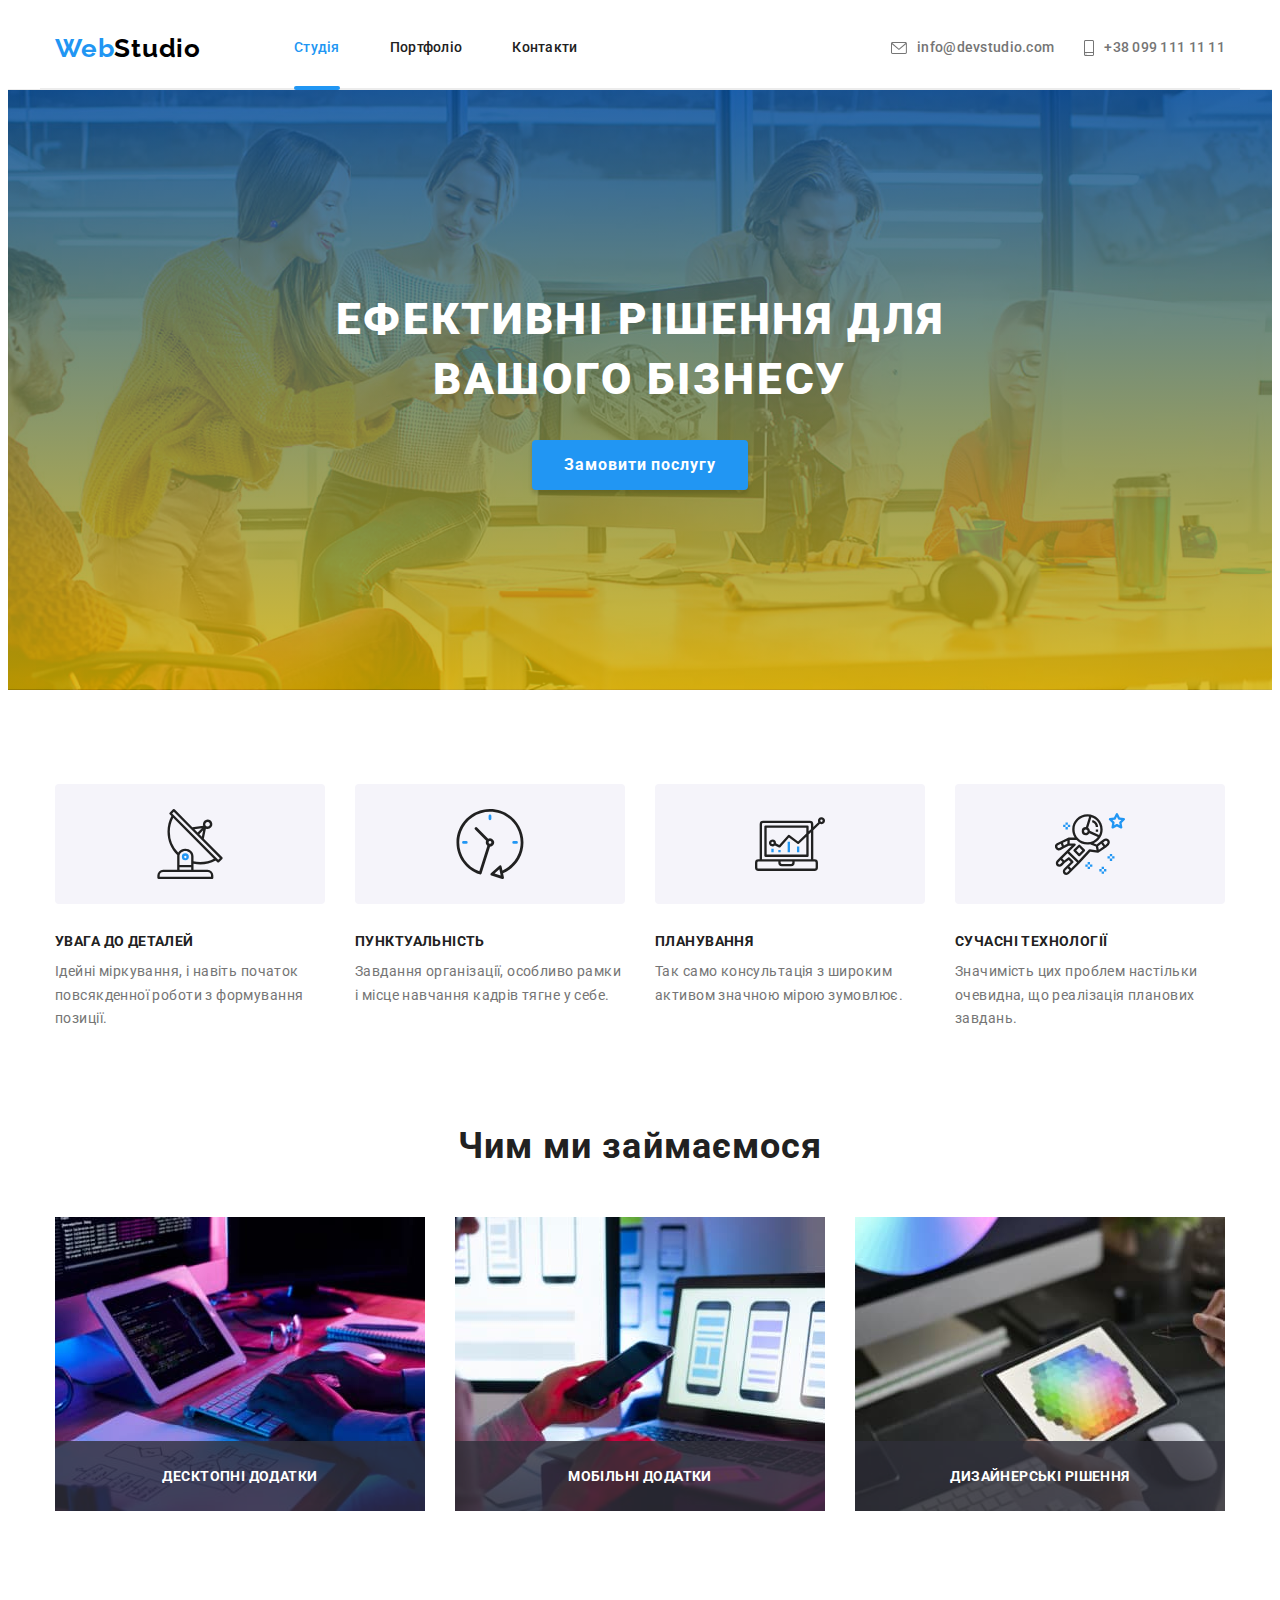
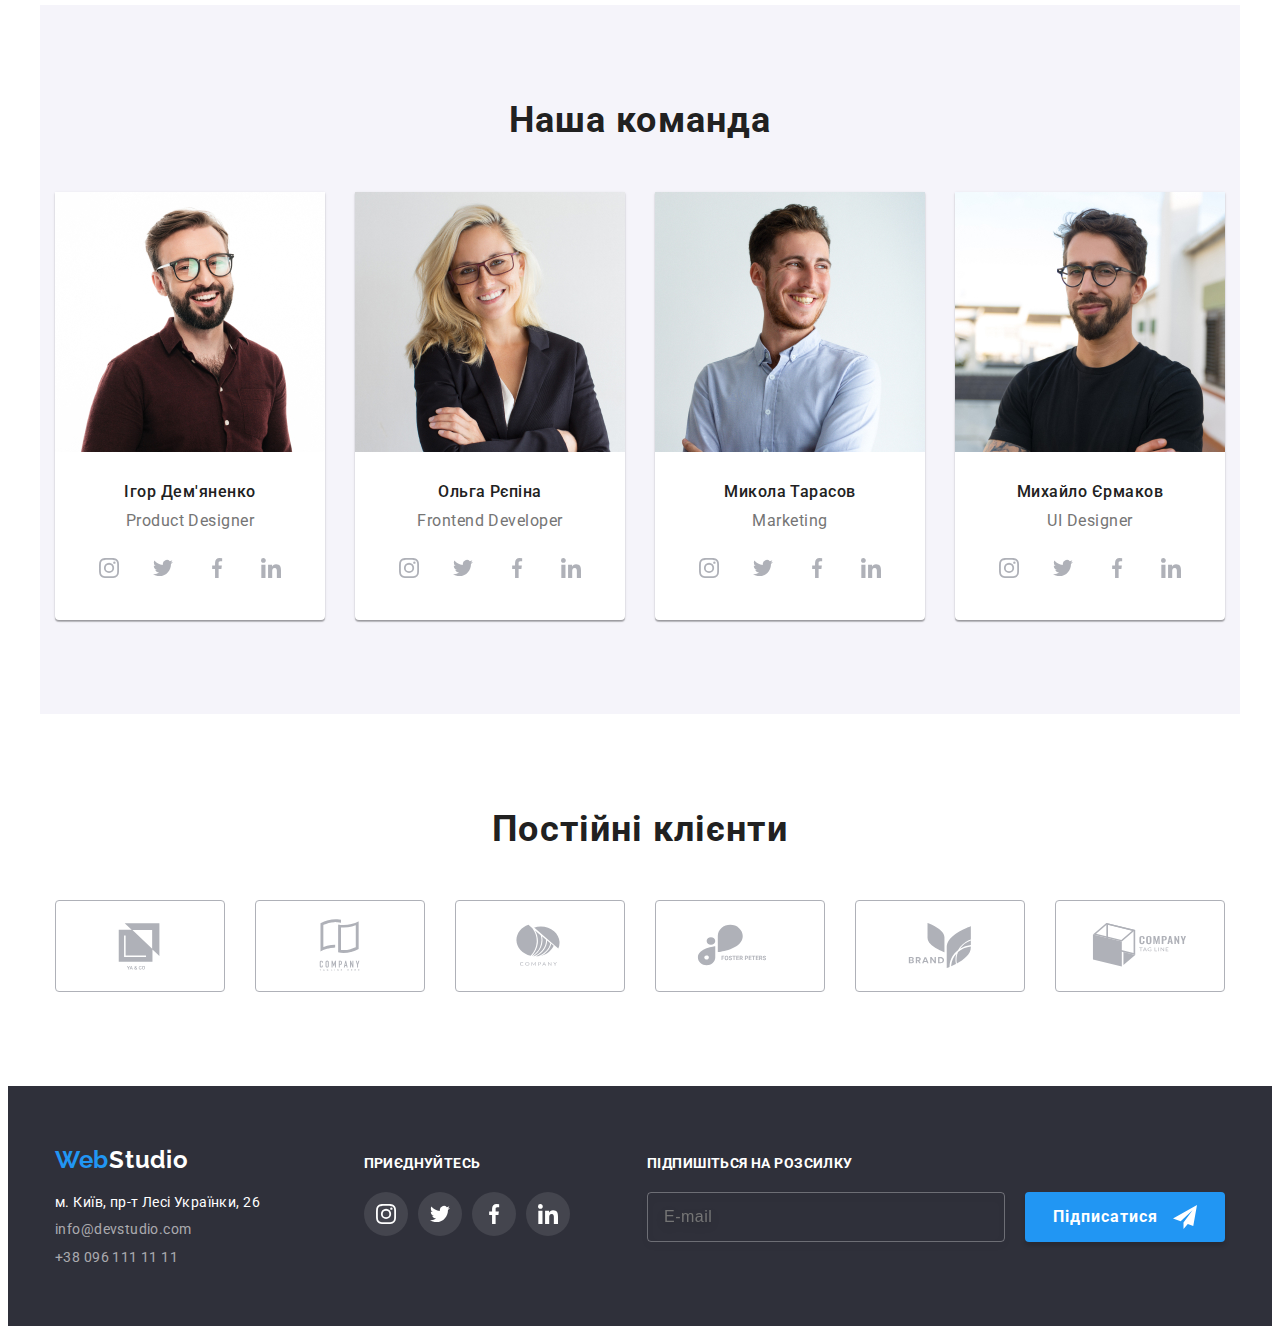
==== index.html @ 20d9e1b2 "sum" ====
<!DOCTYPE html>
<html lang="uk">
  <head>
    <meta charset="UTF-8" />
    <meta http-equiv="X-UA-Compatible" content="IE=edge" />
    <meta name="viewport" content="width=device-width, initial-scale=1.0" />
    <title>WebStudio</title>
    <link rel="preconnect" href="https://fonts.googleapis.com" />
    <link rel="preconnect" href="https://fonts.gstatic.com" crossorigin />
    <link
      href="https://fonts.googleapis.com/css2?family=Raleway:wght@700&family=Roboto:wght@400;500;700;900&display=swap"
      rel="stylesheet"
    />
    <link
      rel="stylesheet"
      href="https://cdnjs.cloudflare.com/ajax/libs/modern-normalize/1.1.0/modern-normalize.min.css"
      integrity="sha512-wpPYUAdjBVSE4KJnH1VR1HeZfpl1ub8YT/NKx4PuQ5NmX2tKuGu6U/JRp5y+Y8XG2tV+wKQpNHVUX03MfMFn9Q=="
      crossorigin="anonymous"
      referrerpolicy="no-referrer"
    />
    <link
      rel="stylesheet"
      href="https://cdnjs.cloudflare.com/ajax/libs/animate.css/4.1.1/animate.min.css"
    />
    <link rel="stylesheet" href="./css/main.min.css" />
  </head>
  <body class="main-page">
    <header class="header">
      <div class="header container">
        <nav class="navigation">
          <a class="logo link" lang="en" href="./index.html">
            <span class="logo logo__colorized">Web</span>Studio</a
          >
          <ul class="navigation__list list">
            <li class="navigation__item">
              <a class="navigation__link link curent" href="./index.html">Студія</a>
            </li>
            <li class="navigation__item">
              <a class="navigation__link link" href="./portfolio.html">Портфоліо</a>
            </li>
            <li class="navigation__item">
              <a class="navigation__link link" href="#contacts">Контакти</a>
            </li>
          </ul>
        </nav>
        <ul class="connect heder__connect list">
          <li class="connect__item">
            <a class="connect__link link" href="mailto:info@devstudio.com">
              <svg class="connect__icon" width="16" height="12">
                <use href="./images/studio/svg/sprint.svg#icon-envelope"></use>
              </svg>
              info@devstudio.com</a
            >
          </li>
          <li class="connect__item">
            <a class="connect__link link" href="tel:+380961111111">
              <svg class="connect__icon" width="10" height="16">
                <use href="./images/studio/svg/sprint.svg#icon-smartphone"></use>
              </svg>
              +38 099 111 11 11</a
            >
          </li>
        </ul>
        <button class="menu-open" type="button">
          <svg class="menu-icons" width="40px" height="40px">
            <use
              class="menu-icon--open"
              href="./images/studio/svg/sprint.svg#icon-mob-menu-open"
            ></use>
          </svg>
        </button>
      </div>

      <div class="mob-menu is-hidden menu container container-menu">
        <button class="menu-close" type="button">
          <svg class="menu-icons" width="40px" height="40px">
            <use
              class="menu-icon--close"
              href="./images/studio/svg/sprint.svg#icon-close-mob-menu"
            ></use>
          </svg>
        </button>

        <div class="content-menu">
          <nav class="navigation-menu">
            <ul class="navigation-menu__list list">
              <li class="navigation-menu__item">
                <a class="navigation-menu__link link" href="./index.html">Студія</a>
              </li>
              <li class="navigation-menu__item">
                <a class="navigation-menu__link link" href="./portfolio.html">Портфоліо</a>
              </li>
              <li class="navigation-menu__item">
                <a class="navigation-menu__link link" href="#contacts">Контакти</a>
              </li>
            </ul>
          </nav>
          <div class="contacts-menu">
            <ul class="connect-menu list">
              <li class="connect-menu__item">
                <a
                  class="connect-menu__link connect-menu__link--blue link"
                  href="tel:+380961111111"
                >
                  +38 099 111 11 11</a
                >
              </li>
              <li class="connect-menu__item">
                <a class="connect-menu__link link" href="mailto:info@devstudio.com">
                  info@devstudio.com</a
                >
              </li>
            </ul>
            <ul class="social-menu__list list">
              <li class="social-menu__item">
                <a href="./" class="social-menu__link link">Instagram</a>
              </li>
              <li class="social-menu__item">
                <a href="./" class="social-menu__link link">Twitter</a>
              </li>
              <li class="social-menu__item">
                <a href="./" class="social-menu__link link">Facebook</a>
              </li>
              <li class="social-menu__item">
                <a href="./" class="social-menu__link link">LinkedIn</a>
              </li>
            </ul>
          </div>
        </div>
      </div>
    </header>
    <main>
      <section class="hero hero-bg-img container">
        <h1 class="hero__title">Ефективні рішення для вашого бізнесу</h1>
        <button class="button hero__button" type="button" data-modal-open>Замовити послугу</button>
      </section>
      <section class="feature section">
        <div class="container">
          <h2 class="title visually-hidden">Наші переваги</h2>
          <ul class="feature__list list">
            <li class="feature__item">
              <div class="feature__tumb">
                <svg class="feature__icon" width="70" height="70">
                  <use href="./images/studio/svg/sprint.svg#icon-1-antenna"></use>
                </svg>
              </div>
              <h3 class="pre-title pre-title--color-black pre-title--bottom">Увага до деталей</h3>
              <p class="feature__text">
                Ідейні міркування, і навіть початок повсякденної роботи з формування позиції.
              </p>
            </li>
            <li class="feature__item">
              <div class="feature__tumb">
                <svg class="feature__icon" width="70" height="70">
                  <use href="./images/studio/svg/sprint.svg#icon-2-clock"></use>
                </svg>
              </div>
              <h3 class="pre-title pre-title--color-black pre-title--bottom">ПУНКТУАЛЬНІСТЬ</h3>
              <p class="feature__text">
                Завдання організації, особливо рамки і місце навчання кадрів тягне у себе.
              </p>
            </li>
            <li class="feature__item">
              <div class="feature__tumb">
                <svg class="feature__icon" width="70" height="70">
                  <use href="./images/studio/svg/sprint.svg#icon-3-diagram"></use>
                </svg>
              </div>
              <h3 class="pre-title pre-title--color-black pre-title--bottom">ПЛАНУВАННЯ</h3>
              <p class="feature__text">
                Так само консультація з широким активом значною мірою зумовлює.
              </p>
            </li>
            <li class="feature__item">
              <div class="feature__tumb">
                <svg class="feature__icon" width="70" height="70">
                  <use href="./images/studio/svg/sprint.svg#icon-4-astronaut"></use>
                </svg>
              </div>
              <h3 class="pre-title pre-title--color-black pre-title--bottom">СУЧАСНІ ТЕХНОЛОГІЇ</h3>
              <p class="feature__text">
                Значимість цих проблем настільки очевидна, що реалізація планових завдань.
              </p>
            </li>
          </ul>
        </div>
      </section>
      <section class="practice section section-no-padding">
        <div class="container">
          <h2 class="title practice__title--bottom">Чим ми займаємося</h2>
          <ul class="practice__list">
            <li class="practice__item list">
              <img
                class="practice__img"
                src="./images//studio/box-1-software-dev.jpg"
                alt="Разработка
                программного
                обеспечения"
                width="370"
              />
              <div class="thumb__text">
                <p class="pre-title practice__pre-title--position-center pre-title--color-white">
                  Десктопні додатки
                </p>
              </div>
            </li>
            <li class="practice__item list">
              <img
                class="practice__img"
                src="./images/studio/box-2-mobile-testing-app.jpg"
                alt="Тестирование мобильных
                приложений"
                width="370"
              />
              <div class="thumb__text">
                <p class="pre-title practice__pre-title--position-center pre-title--color-white">
                  Мобільні додатки
                </p>
              </div>
            </li>
            <li class="practice__item list">
              <img
                class="practice__img"
                src="./images/studio/box-3-working-with-color-effects.jpg"
                alt="Работа с цветными
                эффектами"
                width="370"
              />
              <div class="thumb__text">
                <p class="pre-title practice__pre-title--position-center pre-title--color-white">
                  Дизайнерські рішення
                </p>
              </div>
            </li>
          </ul>
        </div>
      </section>
      <section class="team section">
        <div class="container">
          <h2 class="title team__title--bottem team__title--adapt">Наша команда</h2>
          <ul class="team__list list">
            <li class="team__item">
              <picture>
                <source
                  srcset="
                    ./images/studio/team/team-1-desk-1px.jpg 1x,
                    ./images/studio/team/team-1-desk-2px.jpg 2x
                  "
                  media="(min-width: 1200px)"
                />
                <source
                  srcset="
                    ./images/studio/team/team-1-tab-1px.jpg 1x,
                    ./images/studio/team/team-1-tab-2px.jpg 2x
                  "
                  media="(min-width: 768px)"
                />
                <source
                  srcset="
                    ./images/studio/team/team-1-mob-1px.jpg 1x,
                    ./images/studio/team/team-1-mob-2px.jpg 2x
                  "
                  media="(max-width: 767px)"
                />
                <img
                  src="./images/studio/1-igor-demyanenko.jpg"
                  alt="Product
                Designer"
                  class="team__img"
                />
              </picture>
              <div class="team__thumb">
                <h3 class="team__employee">Ігор Дем'яненко</h3>
                <p class="team__text" lang="en">Product Designer</p>
                <ul class="social__list list">
                  <li class="social__item">
                    <a href="./" class="social__link">
                      <svg class="social__logo" width="20" height="20">
                        <use href="./images/studio/svg/sprint.svg#icon-1-instagram"></use>
                      </svg>
                    </a>
                  </li>
                  <li class="social__item">
                    <a href="./" class="social__link">
                      <svg class="social__logo" width="20" height="20">
                        <use href="./images/studio/svg/sprint.svg#icon-2-twitter"></use>
                      </svg>
                    </a>
                  </li>
                  <li class="social__item">
                    <a href="./" class="social__link">
                      <svg class="social__logo" width="20" height="20">
                        <use href="./images/studio/svg/sprint.svg#icon-3-facebook"></use>
                      </svg>
                    </a>
                  </li>
                  <li class="social__item">
                    <a href="./" class="social__link">
                      <svg class="social__logo" width="20" height="20">
                        <use href="./images/studio/svg/sprint.svg#icon-04-linkedin"></use>
                      </svg>
                    </a>
                  </li>
                </ul>
              </div>
            </li>
            <li class="team__item">
              <picture>
                <source
                  srcset="
                    ./images/studio/team/team-2-desk-1px.jpg 1x,
                    ./images/studio/team/team-2-desk-2px.jpg 2x
                  "
                  media="(min-width: 1200px)"
                />
                <source
                  srcset="
                    ./images/studio/team/team-2-tab-1px.jpg 1x,
                    ./images/studio/team/team-2-tab-2px.jpg 2x
                  "
                  media="(min-width: 768px)"
                />
                <source
                  srcset="
                    ./images/studio/team/team-2-mob-1px.jpg 1x,
                    ./images/studio/team/team-2-mob-2px.jpg 2x
                  "
                  media="(max-width: 767px)"
                />
                <img
                  src="./images/studio/2-olga-repina.jpg"
                  alt="Frontend
                Developer"
                  class="team__img"
                />
              </picture>

              <div class="team__thumb">
                <h3 class="team__employee">Ольга Рєпіна</h3>
                <p class="team__text" lang="en">Frontend Developer</p>
                <ul class="social__list list">
                  <li class="social__item">
                    <a href="./" class="social__link">
                      <svg class="social__logo" width="20" height="20">
                        <use href="./images/studio/svg/sprint.svg#icon-1-instagram"></use>
                      </svg>
                    </a>
                  </li>
                  <li class="social__item">
                    <a href="./" class="social__link">
                      <svg class="social__logo" width="20" height="20">
                        <use href="./images/studio/svg/sprint.svg#icon-2-twitter"></use>
                      </svg>
                    </a>
                  </li>
                  <li class="social__item">
                    <a href="./" class="social__link">
                      <svg class="social__logo" width="20" height="20">
                        <use href="./images/studio/svg/sprint.svg#icon-3-facebook"></use>
                      </svg>
                    </a>
                  </li>
                  <li class="social__item">
                    <a href="./" class="social__link">
                      <svg class="social__logo" width="20" height="20">
                        <use href="./images/studio/svg/sprint.svg#icon-04-linkedin"></use>
                      </svg>
                    </a>
                  </li>
                </ul>
              </div>
            </li>
            <li class="team__item">
              <picture>
                <source
                  srcset="
                    ./images/studio/team/team-3-desk-1px.jpg 1x,
                    ./images/studio/team/team-3-desk-2px.jpg 2x
                  "
                  media="(min-width: 1200px)"
                />
                <source
                  srcset="
                    ./images/studio/team/team-3-tab-1px.jpg 1x,
                    ./images/studio/team/team-3-tab-2px.jpg 2x
                  "
                  media="(min-width: 768px)"
                />
                <source
                  srcset="
                    ./images/studio/team/team-3-mob-1px.jpg 1x,
                    ./images/studio/team/team-3-mob-2px.jpg 2x
                  "
                  media="(max-width: 767px)"
                />
                <img src="./images/studio/3-nik-tarasov.jpg" alt="Marketing" class="team__img" />
              </picture>
              <div class="team__thumb">
                <h3 class="team__employee">Микола Тарасов</h3>
                <p class="team__text" lang="en">Marketing</p>
                <ul class="social__list list">
                  <li class="social__item">
                    <a href="./" class="social__link">
                      <svg class="social__logo" width="20" height="20">
                        <use href="./images/studio/svg/sprint.svg#icon-1-instagram"></use>
                      </svg>
                    </a>
                  </li>
                  <li class="social__item">
                    <a href="./" class="social__link">
                      <svg class="social__logo" width="20" height="20">
                        <use href="./images/studio/svg/sprint.svg#icon-2-twitter"></use>
                      </svg>
                    </a>
                  </li>
                  <li class="social__item">
                    <a href="./" class="social__link">
                      <svg class="social__logo" width="20" height="20">
                        <use href="./images/studio/svg/sprint.svg#icon-3-facebook"></use>
                      </svg>
                    </a>
                  </li>
                  <li class="social__item">
                    <a href="./" class="social__link">
                      <svg class="social__logo" width="20" height="20">
                        <use href="./images/studio/svg/sprint.svg#icon-04-linkedin"></use>
                      </svg>
                    </a>
                  </li>
                </ul>
              </div>
            </li>
            <li class="team__item">
              <picture>
                <source
                  srcset="
                    ./images/studio/team/team-4-desk-1px.jpg 1x,
                    ./images/studio/team/team-4-desk-2px.jpg 2x
                  "
                  media="(min-width: 1200px)"
                />
                <source
                  srcset="
                    ./images/studio/team/team-4-tab-1px.jpg 1x,
                    ./images/studio/team/team-4-tab-2px.jpg 2x
                  "
                  media="(min-width: 768px)"
                />
                <source
                  srcset="
                    ./images/studio/team/team-4-mob-1px.jpg 1x,
                    ./images/studio/team/team-4-mob-2px.jpg 2x
                  "
                  media="(max-width: 767px)"
                />
                <img src="./images/studio/4-mih-ermakov.jpg" alt="UI Designer" class="team__img" />
              </picture>

              <div class="team__thumb">
                <h3 class="team__employee">Михайло Єрмаков</h3>
                <p class="team__text" lang="en">UI Designer</p>
                <ul class="social__list list">
                  <li class="social__item">
                    <a href="./" class="social__link">
                      <svg class="social__logo" width="20" height="20">
                        <use href="./images/studio/svg/sprint.svg#icon-1-instagram"></use>
                      </svg>
                    </a>
                  </li>
                  <li class="social__item">
                    <a href="./" class="social__link">
                      <svg class="social__logo" width="20" height="20">
                        <use href="./images/studio/svg/sprint.svg#icon-2-twitter"></use>
                      </svg>
                    </a>
                  </li>
                  <li class="social__item">
                    <a href="./" class="social__link">
                      <svg class="social__logo" width="20" height="20">
                        <use href="./images/studio/svg/sprint.svg#icon-3-facebook"></use>
                      </svg>
                    </a>
                  </li>
                  <li class="social__item">
                    <a href="./" class="social__link">
                      <svg class="social__logo" width="20" height="20">
                        <use href="./images/studio/svg/sprint.svg#icon-04-linkedin"></use>
                      </svg>
                    </a>
                  </li>
                </ul>
              </div>
            </li>
          </ul>
        </div>
      </section>
      <section class="clients section">
        <div class="container">
          <h2 class="title clients__title--bottom">Постійні клієнти</h2>
          <ul class="company list">
            <li class="company__item">
              <a href="./" class="company__link">
                <svg class="company__logo" width="106" height="60">
                  <use href="./images/studio/svg/sprint.svg#icon-1-logo-ya-and-co"></use>
                </svg>
              </a>
            </li>
            <li class="company__item">
              <a href="./" class="company__link">
                <svg class="company__logo" width="106" height="60">
                  <use href="./images/studio/svg/sprint.svg#icon-2-tagline"></use>
                </svg>
              </a>
            </li>
            <li class="company__item">
              <a href="./" class="company__link">
                <svg class="company__logo" width="106" height="60">
                  <use href="./images/studio/svg/sprint.svg#icon-3-company"></use>
                </svg>
              </a>
            </li>
            <li class="company__item">
              <a href="./" class="company__link">
                <svg class="company__logo" width="106" height="60">
                  <use href="./images/studio/svg/sprint.svg#icon-4-foster-peters"></use>
                </svg>
              </a>
            </li>
            <li class="company__item">
              <a href="./" class="company__link">
                <svg class="company__logo" width="106" height="60">
                  <use href="./images/studio/svg/sprint.svg#icon-5-brand"></use>
                </svg>
              </a>
            </li>
            <li class="company__item">
              <a href="./" class="company__link">
                <svg class="company__logo" width="106" height="60">
                  <use href="./images/studio/svg/sprint.svg#icon-6-company-tag"></use>
                </svg>
              </a>
            </li>
          </ul>
        </div>
      </section>
    </main>
    <footer class="footer" id="contacts">
      <div class="footer__container container">
        <div class="footer__adress">
          <a class="logo footer__logo link" lang="en" href="./index.html">
            <span class="logo__colorized">Web</span>Studio</a
          >
          <address class="address">
            <a
              href="https://goo.gl/maps/itKT2zHpiUgYm2Sh7"
              target="_blank"
              rel="noreferrer noopener nofollow"
              class="address__text link"
            >
              м. Київ, пр-т Лесі Українки, 26
            </a>
            <ul class="contact list">
              <li class="contact__list link">
                <a class="contact__item link" href="mailto:info@devstudio.com"
                  >info@devstudio.com</a
                >
              </li>
              <li class="contact__list link">
                <a class="contact__item link" href="tel:+380961111111">+38 096 111 11 11</a>
              </li>
            </ul>
          </address>
        </div>
        <div class="footer__thumb">
          <p class="footer__pre-title_bottom pre-title pre-title--color-white">Приєднуйтесь</p>
          <ul class="social__list list">
            <li class="social__item">
              <a href="./" class="social__link footer__social-link">
                <svg class="social__logo" width="20" height="20">
                  <use href="./images/studio/svg/sprint.svg#icon-1-instagram"></use>
                </svg>
              </a>
            </li>
            <li class="social__item">
              <a href="./" class="social__link footer__social-link">
                <svg class="social__logo" width="20" height="20">
                  <use href="./images/studio/svg/sprint.svg#icon-2-twitter"></use>
                </svg>
              </a>
            </li>
            <li class="social__item">
              <a href="./" class="social__link footer__social-link">
                <svg class="social__logo" width="20" height="20">
                  <use href="./images/studio/svg/sprint.svg#icon-3-facebook"></use>
                </svg>
              </a>
            </li>
            <li class="social__item">
              <a href="./" class="social__link footer__social-link">
                <svg class="social__logo" width="20" height="20">
                  <use href="./images/studio/svg/sprint.svg#icon-04-linkedin"></use>
                </svg>
              </a>
            </li>
          </ul>
        </div>
        <div class="footer__thumb">
          <p class="footer__pre-title_bottom pre-title pre-title--color-white">
            Підпишіться на розсилку
          </p>
          <form class="singup">
            <div class="singup__area">
              <input
                type="email"
                name="singup-email"
                id="footer-input-email"
                class="singup__email"
                placeholder="E-mail"
                required
              />
              <button class="button singup__button" type="submit">
                Підписатися
                <svg class="singup__button-svg" width="24" height="24">
                  <use href="./images/studio/svg/sprint.svg#icon-icon-send"></use>
                </svg>
              </button>
            </div>
          </form>
        </div>
      </div>
    </footer>
    <div class="backdrop is-hidden" data-modal>
      <div class="modal__window">
        <form class="modal__form">
          <p class="modal__title">Залиште свої дані, ми вам передзвонимо</p>
          <div class="modal__field">
            <label class="modal__label" for="user-name">Ім'я</label>
            <div class="wrap">
              <input
                type="text"
                class="modal__input"
                name="user-name"
                id="user-name"
                autofocus
                required
              />
              <svg class="wrap__icon" width="18" height="18">
                <use href="./images/studio/svg/sprint.svg#icon-modal-person"></use>
              </svg>
            </div>
          </div>
          <div class="modal__field">
            <label class="modal__label" for="user-tel">Телефон</label>
            <div class="wrap">
              <input
                type="tel"
                class="modal__input"
                name="user-tel"
                id="user-tel"
                title="+380 (96) 111-11-11"
                required
              />
              <svg class="wrap__icon" width="18" height="18">
                <use href="./images/studio/svg/sprint.svg#icon-modal-phone"></use>
              </svg>
            </div>
          </div>
          <div class="modal__field">
            <label class="modal__label" for="user-email">Пошта</label>
            <div class="wrap">
              <input type="email" class="modal__input" name="user-email" id="user-email" required />
              <svg class="wrap__icon" width="18" height="18">
                <use href="./images/studio/svg/sprint.svg#icon-modal-email"></use>
              </svg>
            </div>
          </div>
          <div class="modal__field-text">
            <label class="modal__label" for="comment-text">Коментар</label>
            <textarea
              class="modal__text"
              name="comment-text"
              id="comment-text"
              placeholder="Введіть текст"
            ></textarea>
          </div>
          <div class="modal__group">
            <input
              class="check visually-hidden"
              type="checkbox"
              name="accept"
              value="true"
              id="accept"
            />
            <label class="check" for="accept"
              ><span>
                <svg class="check__icon" width="13" height="10">
                  <use href="./images/studio/svg/sprint.svg#icon-check"></use>
                </svg>
              </span>
              Погоджуюся з розсилкою та приймаю<a href="" class="check__offer link">
                Умови договору
              </a></label
            >
          </div>
          <button class="button modal__button" type="submit">Відправити</button>
        </form>
        <button class="modal__close" data-modal-close>
          <svg class="close" width="12" height="12">
            <use href="./images/studio/svg/sprint.svg#icon-modal-close"></use>
          </svg>
        </button>
      </div>
    </div>
    <script src="./js/modal.js"></script>
    <script src="./js/menu.js"></script>
  </body>
</html>
---- css/main.min.css ----
:root{--primary-font: "Roboto", sans-serif;--secondery-font: "Raleway", sans-serif;--primary-text-color: #212121;--logo-color-text: #000000;--secondery-text-color: #757575;--white-text-color: #ffffff;--accent-color: #2196f3;--button-color-accent: #188ce8;--button-color: #ffffff;--contact-color: rgba(255, 255, 255, 0.6);--hero-color-bg: #c4c4c4;--page-bg-color: #ffffff;--team-bg-color: #f5f4fa;--footer-bg-color: #2f303a;--border-color-white: #eeeeee;--button-filter-bg-color: #f5f4fa;--logo-accent-color: #00f8d0;--hedaer-line-color: #ececec;--feature-icon-bg-color: #f5f4fa;--modal-input-color-: #555555;--social-link-color: #afb1b8;--social-link-bg-color: rgba(255, 255, 255, 0.1);--gap-size: 30px;--transition-fill: fill 250ms cubic-bezier(0.4, 0, 0.2, 1);--transition-color: color 250ms cubic-bezier(0.4, 0, 0.2, 1);--transition-opacity: opacity 250ms cubic-bezier(0.4, 0, 0.2, 1);--transition-transform: transform 250ms cubic-bezier(0.4, 0, 0.2, 1);--transition-background-color: background-color 250ms cubic-bezier(0.4, 0, 0.2, 1);--transition-border: border 250ms cubic-bezier(0.4, 0, 0.2, 1);--transition-border-color: border-color 250ms cubic-bezier(0.4, 0, 0.2, 1);--transition-box-shadow: box-shadow 250ms cubic-bezier(0.4, 0, 0.2, 1)}.visually-hidden{position:absolute;width:1px;margin:-1px;border:0;padding:0;white-space:nowrap;clip-path:inset(100%);clip:rect(0 0 0 0);overflow:hidden;height:1px}html{scroll-behavior:smooth}body{background-color:var(--page-bg-color);color:var(--primary-text-color);font-family:var(--primary-font)}.list{list-style:none;margin:0;padding:0}.link{text-decoration:none}*,*::before,*::after{box-sizing:border-box}h1,h2,h3,h4,h5,h6,p,ul{margin:0;padding:0}img{display:block}.logo{color:var(--logo-color-text);font-family:var(--secondery-font);font-weight:700;font-size:26px;line-height:1.19;letter-spacing:0.03em;transition:var(--transition-color)}.logo:hover,.logo:focus{color:var(--logo-accent-color);outline:rgba(0,0,0,0)}.logo__colorized{color:var(--accent-color);transition:var(--transition-color)}.logo:hover .logo__colorized,.logo:focus .logo__colorized,.footer__logo:hover .logo__colorized,.footer__logo:focus .logo__colorized{color:var(--logo-accent-color);outline:rgba(0,0,0,0)}.footer__logo{display:inline-block;padding:0;margin-bottom:20px;color:var(--white-text-color);font-weight:700;font-size:24px;line-height:1.17;letter-spacing:0.03em}.button{display:flex;align-items:center;justify-content:center;padding:10px 32px;min-width:200px;max-height:50px;border:none;border-radius:4px;box-shadow:0px 4px 4px rgba(0,0,0,.15);font-weight:700;font-size:16px;line-height:1.88;letter-spacing:0.06em;font-family:inherit;color:var(--button-color);background-color:var(--accent-color);cursor:pointer;transition:var(--transition-background-color)}.button:hover,.button:focus{background-color:var(--button-color-accent);outline:rgba(0,0,0,0)}.modal__button{margin-left:auto;margin-right:auto}.singup__button{justify-content:space-between;margin-left:auto;margin-right:auto;padding:10px 28px}.title{text-align:center;font-weight:700;font-size:36px;line-height:1.17;letter-spacing:0.03em;color:var(--primary-text-color)}.pre-title{font-weight:700;font-size:14px;line-height:1.14;letter-spacing:0.03em;text-transform:uppercase}.pre-title--color-black{color:var(--primary-text-color)}.pre-title--color-white{color:var(--white-text-color)}.social__list{display:flex;justify-content:center;align-items:center;flex-wrap:wrap;gap:10px}.social__link{display:flex;justify-content:center;align-items:center;width:44px;height:44px;border:0;border-radius:50%;transition:var(--transition-color),var(--transition-background-color);color:var(--social-link-color);background-color:var(--page-bg-color)}.social__link:hover,.social__link:focus{color:var(--button-color);background-color:var(--accent-color);outline:rgba(0,0,0,0)}.footer__social-link{color:var(--button-color);background-color:var(--social-link-bg-color)}.social__logo{fill:currentcolor}.section{align-items:center;max-width:1200px;margin-left:auto;margin-right:auto;padding-top:60px;padding-bottom:60px}@media screen and (min-width: 1200px){.section{padding-top:94px;padding-bottom:94px}}.section-no-padding{padding-top:0}.container{width:100%;margin-left:auto;margin-right:auto;padding-left:15px;padding-right:15px}.container-menu{width:100vw;height:100vh;padding-top:10px;padding-bottom:10px;padding-left:40px}@media screen and (min-width: 480px){.container{max-width:480px}}@media screen and (min-width: 768px){.container{max-width:768px}}@media screen and (min-width: 1200px){.container{max-width:1200px}}.backdrop{position:fixed;top:0;left:0;width:100%;height:100%;background-color:rgba(0,0,0,.2);transform:scale(1);transition:var(--transition-transform),var(--transition-opacity)}.backdrop.is-hidden{opacity:0;pointer-events:none;transform:scale(1);transition:var(--transition-transform),var(--transition-opacity)}.backdrop.is-hidden .modal__window{transform:scale(1) translate(-50%, -50%);transition:var(--transition-transform),var(--transition-opacity)}.modal__window{position:absolute;top:50%;left:50%;transform:translate(-50%, -50%);width:528px;height:581px;padding:40px 39px 40px 41px;background-color:var(--page-bg-color);box-shadow:0px 1px 3px rgba(0,0,0,.12),0px 1px 1px rgba(0,0,0,.14),0px 2px 1px rgba(0,0,0,.2);border-radius:4px}.modal__title{display:block;align-items:center;text-align:center;margin-bottom:12px;margin-left:auto;margin-right:auto;font-weight:700;font-size:20px;line-height:1.15;letter-spacing:0.03em;color:var(--primary-text-color)}.modal__form{height:100%;width:100%}.modal__input{width:100%;height:40px;border-radius:4px;border:1px solid rgba(33,33,33,.2);padding:12px 12px 12px 42px;font-size:12px;line-height:1.16;letter-spacing:0.03em;color:var(--modal-input-color-);transition:var(--transition-border-color)}.modal__input:hover,.modal__input:focus{outline:rgba(0,0,0,0);border-color:var(--accent-color)}.modal__field:hover+.modal__input,.modal__field:focus+.modal__input{border-color:var(--accent-color)}.wrap{position:relative}.wrap__icon{position:absolute;left:12px;top:50%;transform:translatey(-50%);transition:var(--transition-fill)}.modal__input:hover+.wrap__icon,.modal__input:focus+.wrap__icon{fill:var(--accent-color)}.modal__label{display:block;margin-bottom:4px;padding:0;font-size:12px;line-height:1.17;letter-spacing:0.01em;color:var(--secondery-text-color)}.modal__field{margin-bottom:10px}.modal__field-text{margin-bottom:20px}.modal__text{width:100%;height:120px;padding:12px 16px;resize:none;border:1px solid rgba(33,33,33,.2);border-radius:4px;outline:rgba(0,0,0,0);font-size:12px;line-height:1.17;letter-spacing:0.01em;color:#757575;transition:var(--transition-border-color)}.modal__text:focus,.modal__text:hover{border-color:var(--accent-color)}.modal__text::placeholder{color:rgba(117,117,117,.5)}.modal__label:focus .modal__text{border:1px solid var(--accent-color);outline:rgba(0,0,0,0);font-family:inherit;opacity:1}.modal__group{margin-bottom:30px}.check{display:flex;align-items:center;justify-content:center;gap:7px;font-size:14px;line-height:1.71;letter-spacing:0.03em;color:var(--secondery-text-color);margin:0;padding:0;transition:var(--transition-color)}.check .check__icon{display:inline-block;fill:rgba(0,0,0,0);transition:var(--transition-fill)}.check:checked+.check .check__icon{fill:var(--white-text-color);transition:var(--transition-fill)}.check .check__offer{position:relative;margin:0;padding:0;font-size:14px;line-height:1.71;letter-spacing:0.03em;color:var(--accent-color)}.check .check__offer::after{position:absolute;content:"";display:block;width:100%;height:1px;bottom:5px;background-color:var(--accent-color)}.check span{display:flex;align-items:center;justify-content:center;width:16px;height:15px;border:2px solid var(--primary-text-color);border-radius:2px;transition:var(--transition-color)}.check:checked+.check span{background-color:var(--accent-color);border-color:var(--accent-color)}.check:focus+.check span{border-color:var(--accent-color)}.check:hover+.check span{border-color:var(--accent-color)}.modal__close{display:flex;align-items:center;justify-content:center;position:absolute;top:8px;right:8px;padding:0;width:30px;height:30px;color:var(--logo-color-text);background-color:#fff;border:1px solid rgba(0,0,0,.1);transition:var(--transition-fill),var(--transition-border);border-radius:50%;cursor:pointer;outline:rgba(0,0,0,0)}.modal__close:hover,.modal__close:focus{fill:var(--accent-color);border:1px solid var(--accent-color)}.filter{display:flex;flex-wrap:wrap;max-width:100%}@media screen and (min-width: 1200px){.filter{display:flex;justify-content:center}}.filter--bottom{margin-bottom:50px}.filter__button{padding:6px 22px;text-align:center;border:none;border-radius:4px;font-weight:500;font-size:16px;line-height:1.62;letter-spacing:0.03em;color:var(--primary-text-color);background-color:var(--button-filter-bg-color);font-family:inherit;cursor:pointer;outline:rgba(0,0,0,0);transition:var(--transition-color),var(--transition-background-color),var(--transition-box-shadow)}.filter__button:hover,.filter__button:focus{color:var(--button-color);background-color:var(--accent-color);box-shadow:0px 3px 1px rgba(0,0,0,.1),0px 1px 2px rgba(0,0,0,.08),0px 2px 2px rgba(0,0,0,.12)}.filter__item+.filter__item{margin-left:8px}.filter__button--curent-color{color:var(--button-color);background-color:var(--accent-color)}.overlay{position:relative;width:100%;height:100%;overflow:hidden}.overlay__hidden{position:absolute;top:0;left:0;width:100%;height:100%;padding:63px 24px;background-color:rgba(33,150,243,.9);transform:translatey(101%);transition:var(--transition-transform);color:var(--white-text-color);font-size:18px;line-height:1.56;letter-spacing:0.03em}.cards__link:hover .overlay__hidden,.cards__link:focus .overlay__hidden{transform:translatey(0)}.header{display:flex;align-items:center;min-height:60px;border-bottom:1px solid #ececec}.navigation{display:flex;flex-direction:row;align-items:center}.navigation__list{display:none}@media screen and (min-width: 768px){.navigation__list{display:flex;margin-left:87px;gap:50px}}@media screen and (min-width: 1200px){.navigation__list{display:flex;margin-left:93px;gap:50px}}.navigation__link{display:block;padding:32px 0;color:var(--primary-text-color);font-weight:500;font-size:14px;line-height:1.14;letter-spacing:0.02em;transition:var(--transition-color)}.navigation__link:hover,.navigation__link:focus{color:var(--accent-color)}.navigation__link.curent::after{position:absolute;content:"";height:4px;bottom:-2%;opacity:1;transform:scale(1);border-radius:2px}.navigation__link::after{position:absolute;content:"";display:block;width:100%;height:4px;bottom:-2%;background-color:var(--accent-color);border-radius:2px;opacity:0;transform:scale(0);transition:var(--transition-opacity),var(--transition-transform)}.navigation__link:hover::after,.navigation__link:focus::after{opacity:1;transform:scale(1)}.connect{display:none}@media screen and (min-width: 480px){.connect{display:none}}@media screen and (min-width: 768px){.connect{display:block;align-items:center}}@media screen and (min-width: 1200px){.connect{display:flex;align-items:center;gap:var(--gap-size)}}.heder__connect{margin-left:auto}.connect__link{display:flex;align-items:center;padding:5px 0;color:var(--secondery-text-color);transition:var(--transition-color)}.connect__link:hover,.connect__link:focus{color:var(--accent-color)}@media screen and (min-width: 768px){.connect__link{font-weight:500;font-size:12px;line-height:1.17;letter-spacing:0.02em}}@media screen and (min-width: 1200px){.connect__link{font-weight:500;font-size:14px;line-height:1.14;letter-spacing:0.02em}}.connect__icon{display:inline-block;fill:var(--secondery-text-color);margin-right:10px;transition:var(--transition-fill)}.connect__link:hover .connect__icon,.connect__link:focus .connect__icon{fill:var(--accent-color)}.menu-open{display:flex;padding:0;margin-left:auto;border:none;background-color:rgba(0,0,0,0);align-items:center}@media screen and (min-width: 768px){.menu-open{display:none}}@media screen and (min-width: 1200px){.menu-open{display:none}}.menu-icon--open{align-items:center}.mob-menu{position:fixed;top:0;left:0;width:100vw;height:100vh;z-index:1;justify-content:space-between;background-color:#fff}.mob-menu.is-hidden{opacity:0;pointer-events:none;transform:scale(1);transition:var(--transition-transform),var(--transition-opacity)}.mob-menu.is-hidden .container{display:flex;padding-top:48px;padding-bottom:48px;width:100vw;height:100vh;justify-content:space-between;overflow:auto}@media screen and (min-width: 480px){.mob-menu{width:100vw;height:100vh}}@media screen and (min-width: 768px){.mob-menu{display:none}}@media screen and (min-width: 1200px){.mob-menu{display:none}}.menu-close{display:flex;padding:0;margin-left:auto;border:none;background-color:rgba(0,0,0,0)}@media screen and (min-width: 768px){.menu-close{display:none}}@media screen and (min-width: 1200px){.menu-close{display:none}}.content-menu{display:flex;flex-direction:column;height:100vw;justify-content:space-between}.navigation-menu__item+.navigation-menu__item{margin-top:32px}.navigation-menu__link{display:block;color:var(--primary-text-color);font-weight:500;font-size:40px;line-height:1.18;letter-spacing:0.02em;transition:var(--transition-color)}.navigation-menu__link:hover,.navigation-menu__link:focus{color:var(--accent-color)}.contacts-menu{display:block}.connect-menu{margin-bottom:64px}.connect-menu__item+.connect-menu__item{margin-top:32px}.connect-menu__link{display:block;color:var(--primary-text-color);transition:var(--transition-color);font-weight:500;font-size:25px;line-height:1.18;letter-spacing:0.02em}.connect-menu__link--blue{color:var(--accent-color)}@media screen and (min-width: 480px){.connect-menu__link{font-weight:500;font-size:34px;line-height:1.18;letter-spacing:0.02em}}@media screen and (min-width: 768px){.connect-menu__link{display:none}}@media screen and (min-width: 1200px){.connect-menu__link{display:none}}.connect-menu__link:hover,.connect-menu__link:focus{color:var(--accent-color)}.social-menu__item{color:var(--accent-color)}.social-menu__list{display:flex;flex-direction:row;gap:10px}.social-menu__link{color:var(--accent-color);padding-right:10px;font-weight:500;font-size:11px;line-height:1.22;letter-spacing:0.02em;border-right:1px solid rgba(33,33,33,.2)}@media screen and (min-width: 480px){.social-menu__link{color:var(--accent-color);font-weight:500;font-size:18px;line-height:1.22;letter-spacing:0.02em}}@media screen and (min-width: 768px){.social-menu__link{display:none}}@media screen and (min-width: 1200px){.social-menu__link{display:none}}.navigation__item{position:relative}.curent{color:var(--accent-color)}.hero{text-align:center;padding:118px 30px}@media screen and (min-width: 480px){.hero{text-align:center;padding:118px 60px}}@media screen and (min-width: 768px){.hero{text-align:center;padding:118px 204px}}@media screen and (min-width: 1200px){.hero{text-align:center;padding:200px 252px}}.hero__title{display:inline-block;text-align:center;max-width:320px;margin-bottom:30px;color:var(--white-text-color);text-transform:uppercase;font-weight:900;font-size:20px;line-height:1.62;letter-spacing:0.06em}@media screen and (min-width: 480px){.hero__title{min-width:360px;font-weight:900;font-size:26px;line-height:1.62;letter-spacing:0.06em}}@media screen and (min-width: 768px){.hero__title{width:360px;font-weight:900;font-size:26px;line-height:1.62;letter-spacing:0.06em}}@media screen and (min-width: 1200px){.hero__title{min-width:696px;font-weight:900;font-size:44px;line-height:1.36;letter-spacing:0.06em}}.hero__button{margin:0 auto}.hero-bg-img{max-width:480px;max-height:400px;background-repeat:no-repeat;background-position:center;background-color:var(--hero-color-bg);background-image:linear-gradient(rgba(0, 91, 187, 0.7), rgba(255, 213, 0, 0.7)),url(../images/studio/hero/hero-mobile.jpg)}@media(min-device-pixel-ratio: 2),(min-resolution: 192dpi),(min-resolution: 2dppx){.hero-bg-img{background-image:linear-gradient(rgba(0, 91, 187, 0.7), rgba(255, 213, 0, 0.7)),url(../images/studio/hero/hero-mobile-2x.jpg)}}@media screen and (min-width: 768px){.hero-bg-img{max-width:768px;background-image:linear-gradient(rgba(0, 91, 187, 0.7), rgba(255, 213, 0, 0.7)),url(../images/studio/hero/hero-tab.jpg)}}@media screen and (min-width: 768px)and (min-device-pixel-ratio: 2),screen and (min-width: 768px)and (min-resolution: 192dpi),screen and (min-width: 768px)and (min-resolution: 2dppx){.hero-bg-img{background-image:linear-gradient(rgba(0, 91, 187, 0.7), rgba(255, 213, 0, 0.7)),url(../images/studio/hero/hero-tab-2x.jpg)}}@media screen and (min-width: 1200px){.hero-bg-img{max-width:1600px;max-height:600px;background-image:linear-gradient(rgba(0, 91, 187, 0.7), rgba(255, 213, 0, 0.7)),url(../images/studio/hero/hero-desktop.jpg)}}@media screen and (min-width: 1200px)and (min-device-pixel-ratio: 2),screen and (min-width: 1200px)and (min-resolution: 192dpi),screen and (min-width: 1200px)and (min-resolution: 2dppx){.hero-bg-img{background-image:linear-gradient(rgba(0, 91, 187, 0.7), rgba(255, 213, 0, 0.7)),url(../images/studio/hero/hero-desktop-2x.jpg)}}.feature__list{display:flex;flex-wrap:wrap;justify-content:center;gap:var(--gap-size)}.feature__item{flex-basis:100%}@media screen and (min-width: 480px){.feature__item{text-align:center}}@media screen and (min-width: 768px){.feature__item{flex-basis:calc((100% - var(--gap-size))/2)}}@media screen and (min-width: 1200px){.feature__item{flex-basis:calc((100% - var(--gap-size)*3)/4)}}.feature__tumb{display:flex;justify-content:center;align-items:center;min-width:270px;height:120px;margin-bottom:30px;background-color:var(--feature-icon-bg-color);border-radius:4px}.pre-title--bottom{margin-bottom:10px;text-align:center}@media screen and (min-width: 768px){.pre-title--bottom{text-align:left}}.feature__text{color:var(--secondery-text-color);font-size:14px;line-height:1.71;letter-spacing:0.03em}@media screen and (min-width: 480px){.feature__text{text-align:left}}.practice{display:none}@media screen and (min-width: 1200px){.practice{display:inherit}}.practice__title--bottom{margin-bottom:50px}.practice__list{display:flex;flex-wrap:wrap;gap:var(--gap-size)}.practice__item{flex-basis:calc((100% - var(--gap-size)*2)/3);position:relative}.practice__item::before{position:absolute;content:"";display:flex;height:70px;width:100%;bottom:0;left:0;background-color:rgba(47,48,58,.8)}.thumb__text{position:absolute;bottom:27px;left:50%;transform:translate(-50%)}.practice__pre-title--position-center{text-align:center}.team{background-color:var(--team-bg-color)}.team__title--bottem{text-align:center;font-weight:700;font-size:28px;line-height:1.18;letter-spacing:0.03em;margin-bottom:30px}@media screen and (min-width: 1200px){.team__title--bottem{font-weight:700;font-size:36px;line-height:1.17;letter-spacing:0.03em;margin-bottom:50px}}.team__list{display:flex;flex-wrap:wrap;justify-content:center;gap:var(--gap-size)}.team__item{background-color:var(--page-bg-color);box-shadow:0px 1px 3px rgba(0,0,0,.12),0px 1px 1px rgba(0,0,0,.14),0px 2px 1px rgba(0,0,0,.2);border-radius:0px 0px 4px 4px;overflow:hidden;flex-basis:100%}@media screen and (min-width: 768px){.team__item{flex-basis:calc((100% - var(--gap-size))/2)}}@media screen and (min-width: 1200px){.team__item{flex-basis:calc((100% - var(--gap-size)*3)/4)}}.team__img{max-width:100%}@media screen and (min-width: 480px){.team__img{max-width:450px}}@media screen and (min-width: 768px){.team__img{min-width:354px}}@media screen and (min-width: 1200px){.team__img{min-width:270px}}.team__thumb{padding:30px 0 24px;max-width:100%}@media screen and (min-width: 480px){.team__thumb{max-width:450px}}@media screen and (min-width: 768px){.team__thumb{max-width:100%}}@media screen and (min-width: 1200px){.team__thumb{max-width:100%;padding:30px 0}}.team__employee{margin-bottom:10px;text-align:center;font-weight:500;font-size:16px;line-height:1.19;letter-spacing:0.03em}.team__text{margin-bottom:16px;text-align:center;color:var(--secondery-text-color);font-size:16px;line-height:1.19;letter-spacing:0.03em}.clients__title--bottom{margin-bottom:30px;font-weight:700;font-size:28px;line-height:1.18;letter-spacing:0.03em}@media screen and (min-width: 1200px){.clients__title--bottom{margin-bottom:50px;font-weight:700;font-size:36px;line-height:1.17;letter-spacing:0.03em}}.company{display:flex;flex-wrap:wrap;justify-content:center;gap:var(--gap-size)}.company__item{flex-basis:calc((100% - var(--gap-size))/2)}@media screen and (min-width: 768px){.company__item{flex-basis:calc((100% - var(--gap-size)*2)/3)}}@media screen and (min-width: 1200px){.company__item{flex-basis:calc((100% - var(--gap-size)*5)/6)}}.company__link{display:flex;justify-content:center;align-items:center;outline:rgba(0,0,0,0);min-height:92px;color:var(--social-link-color);background-color:var(--page-bg-color);border:1px solid var(--social-link-color);border-radius:4px;transition:var(--transition-border),var(--transition-color)}.company__link:hover,.company__link:focus{border:1px solid var(--accent-color);color:var(--accent-color)}.company__logo{fill:currentColor;transition:var(--transition-fill)}.clients-list-item:hover .company__logo,.clients-list-item:focus .company__logo{fill:var(--accent-color)}.footer{padding-top:60px;padding-bottom:60px;background-color:var(--footer-bg-color)}.footer__container{display:flex;flex-direction:column;text-align:center;gap:60px}@media screen and (min-width: 480px){.footer__container{align-items:center}}@media screen and (min-width: 768px){.footer__container{display:flex;flex-wrap:wrap;justify-content:space-around;align-items:baseline;flex-direction:row}}@media screen and (min-width: 1200px){.footer__container{display:flex;align-items:baseline;flex-direction:row;gap:0}}@media screen and (min-width: 480px){.footer__adress{min-width:231px}}@media screen and (min-width: 1200px){.footer__adress{text-align:left}}.address__text{display:block;margin-bottom:8px;color:var(--white-text-color);font-size:14px;line-height:1.17;letter-spacing:0.03em;font-style:normal;transition:var(--transition-color)}@media screen and (min-width: 1200px){.address__text{margin-bottom:9px}}.address__text:hover,.address__text:focus{color:var(--accent-color)}.contact__list:not(:last-child){margin-bottom:8px}@media screen and (min-width: 1200px){.contact__list:not(:last-child){margin-bottom:9px}}.contact__item{color:var(--contact-color);font-size:14px;line-height:1.17;letter-spacing:0.03em;font-style:normal;transition:var(--transition-color)}.contact__item:hover,.contact__item:focus{color:var(--accent-color)}@media screen and (min-width: 1200px){.footer__thumb{margin-left:auto}}.footer__pre-title_bottom{margin-bottom:20px}@media screen and (min-width: 1200px){.footer__pre-title_bottom{text-align:left}}.singup__area{display:flex;flex-wrap:wrap;gap:12px}@media screen and (min-width: 480px){.singup__area{margin-left:auto;align-items:center;margin:auto}}@media screen and (min-width: 768px){.singup__area{gap:20px}}.singup__email{min-width:100%;display:flex;align-items:center;height:50px;padding:15px 16px;outline:rgba(0,0,0,0);border:1px solid rgba(255,255,255,.3);border-radius:4px;font-size:16px;line-height:1.25;letter-spacing:0.03em;color:rgba(255,255,255,.6);background-color:rgba(0,0,0,0);filter:drop-shadow(0px 4px 4px rgba(0, 0, 0, 0.15));transition:var(--transition-border-color)}@media screen and (min-width: 1200px){.singup__email{min-width:358px}}.singup__email:hover,.singup__email:focus{border-color:var(--accent-color)}.singup__email:not(:placeholder-shown):required:invalid{border-color:rgba(180,0,0,.5)}.singup__button-svg{margin-left:10px;fill:var(--button-color)}.portfolio{background-color:var(--page-bg-color)}.cards__list{display:flex;align-items:center;flex-wrap:wrap;gap:var(--gap-size)}@media screen and (min-width: 768px){.cards__list{display:flex;flex-wrap:wrap}}@media screen and (min-width: 1200px){.cards__list{display:flex;flex-wrap:wrap}}.cards__item{background-color:var(--page-bg-color);flex-basis:100%}@media screen and (min-width: 1200px){.cards__item{flex-basis:calc((100% - var(--gap-size)*2)/3)}}.cards__link{display:block;color:var(--primary-text-color);cursor:pointer;transition:var(--transition-box-shadow);min-width:100%}@media screen and (min-width: 1200px){.cards__link{flex-basis:calc((100% - var(--gap-size)*2)/3)}}.cards__link:hover,.cards__link:focus{box-shadow:0px 1px 1px rgba(0,0,0,.12),0px 4px 4px rgba(0,0,0,.06),1px 4px 6px rgba(0,0,0,.16);outline:rgba(0,0,0,0)}.cards__info{padding:20px 24px;border-width:0 1px 1px;border-style:solid;border-color:var(--border-color-white);border-top:0}.cards__title{margin-bottom:4px;font-weight:700;font-size:18px;line-height:2;letter-spacing:0.06em}.cards__text{font-size:16px;line-height:1.88;letter-spacing:0.03em;color:var(--secondery-text-color)}/*# sourceMappingURL=main.min.css.map */
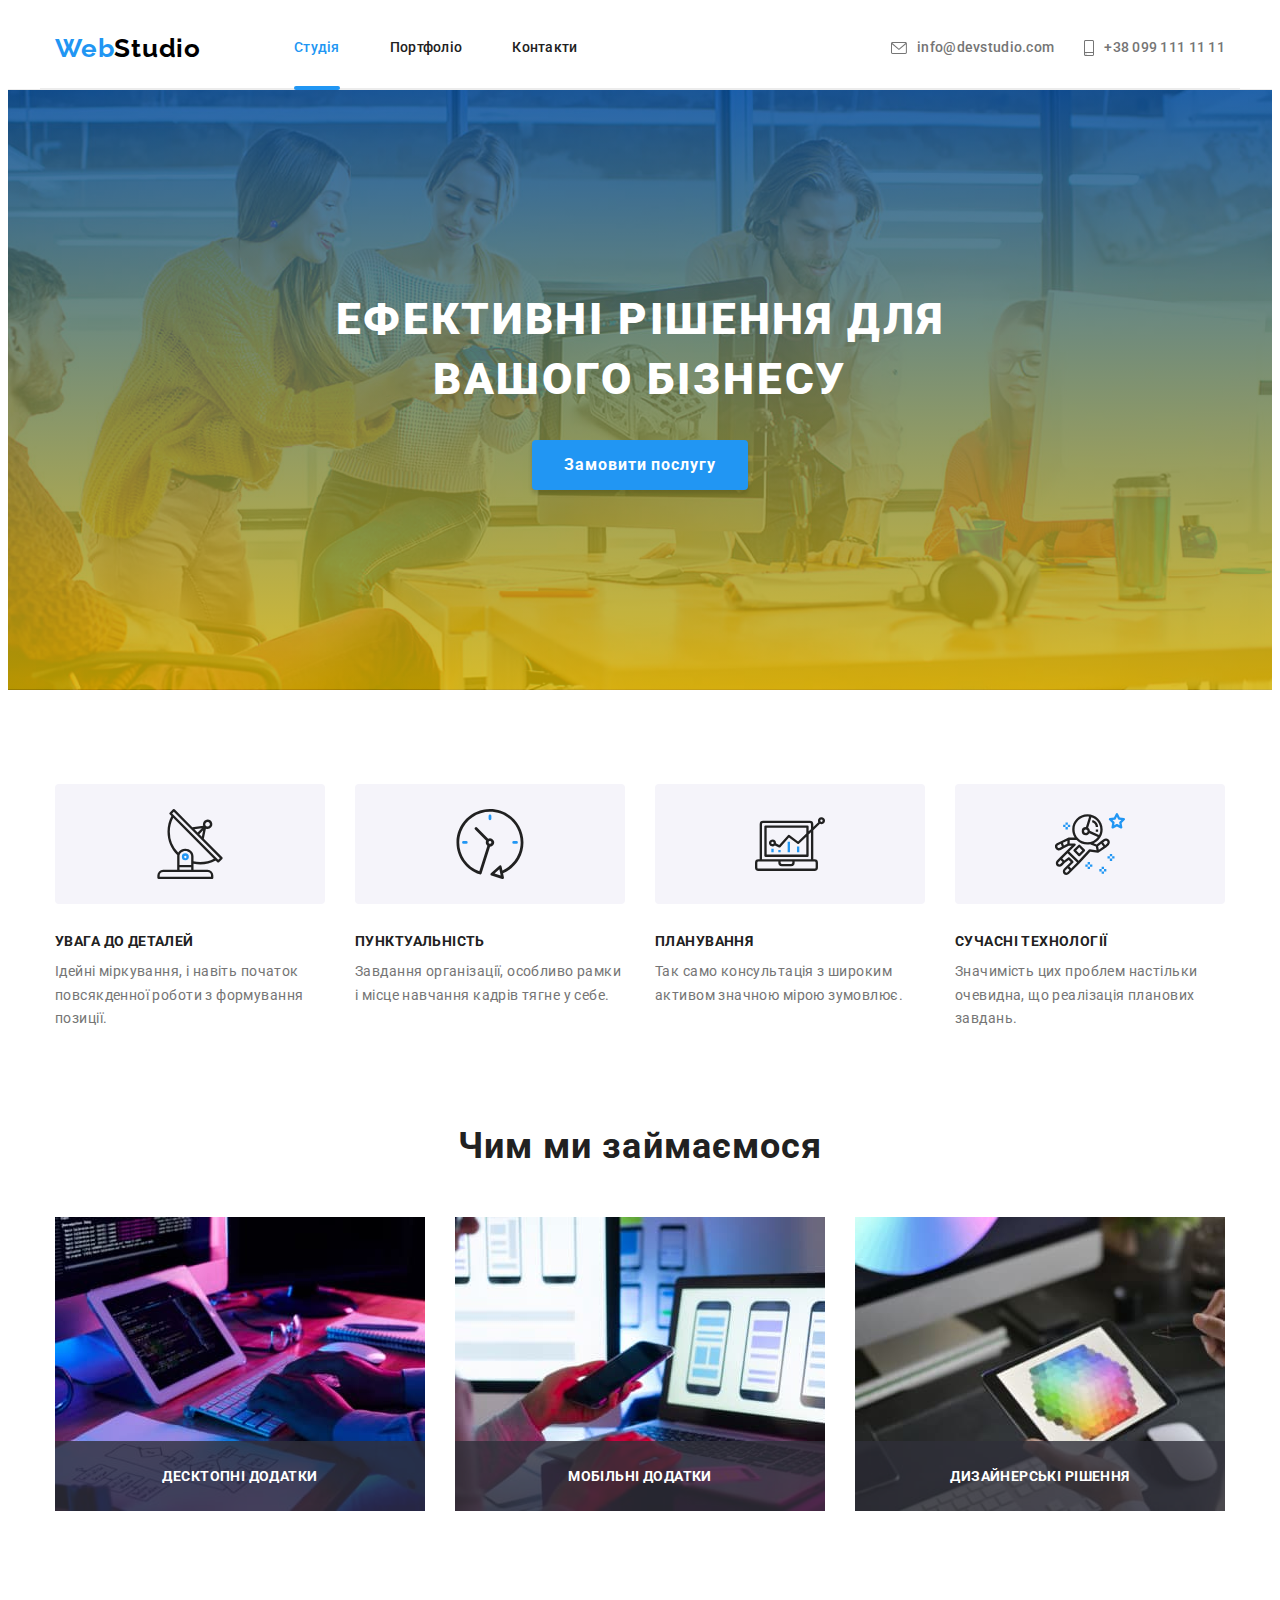
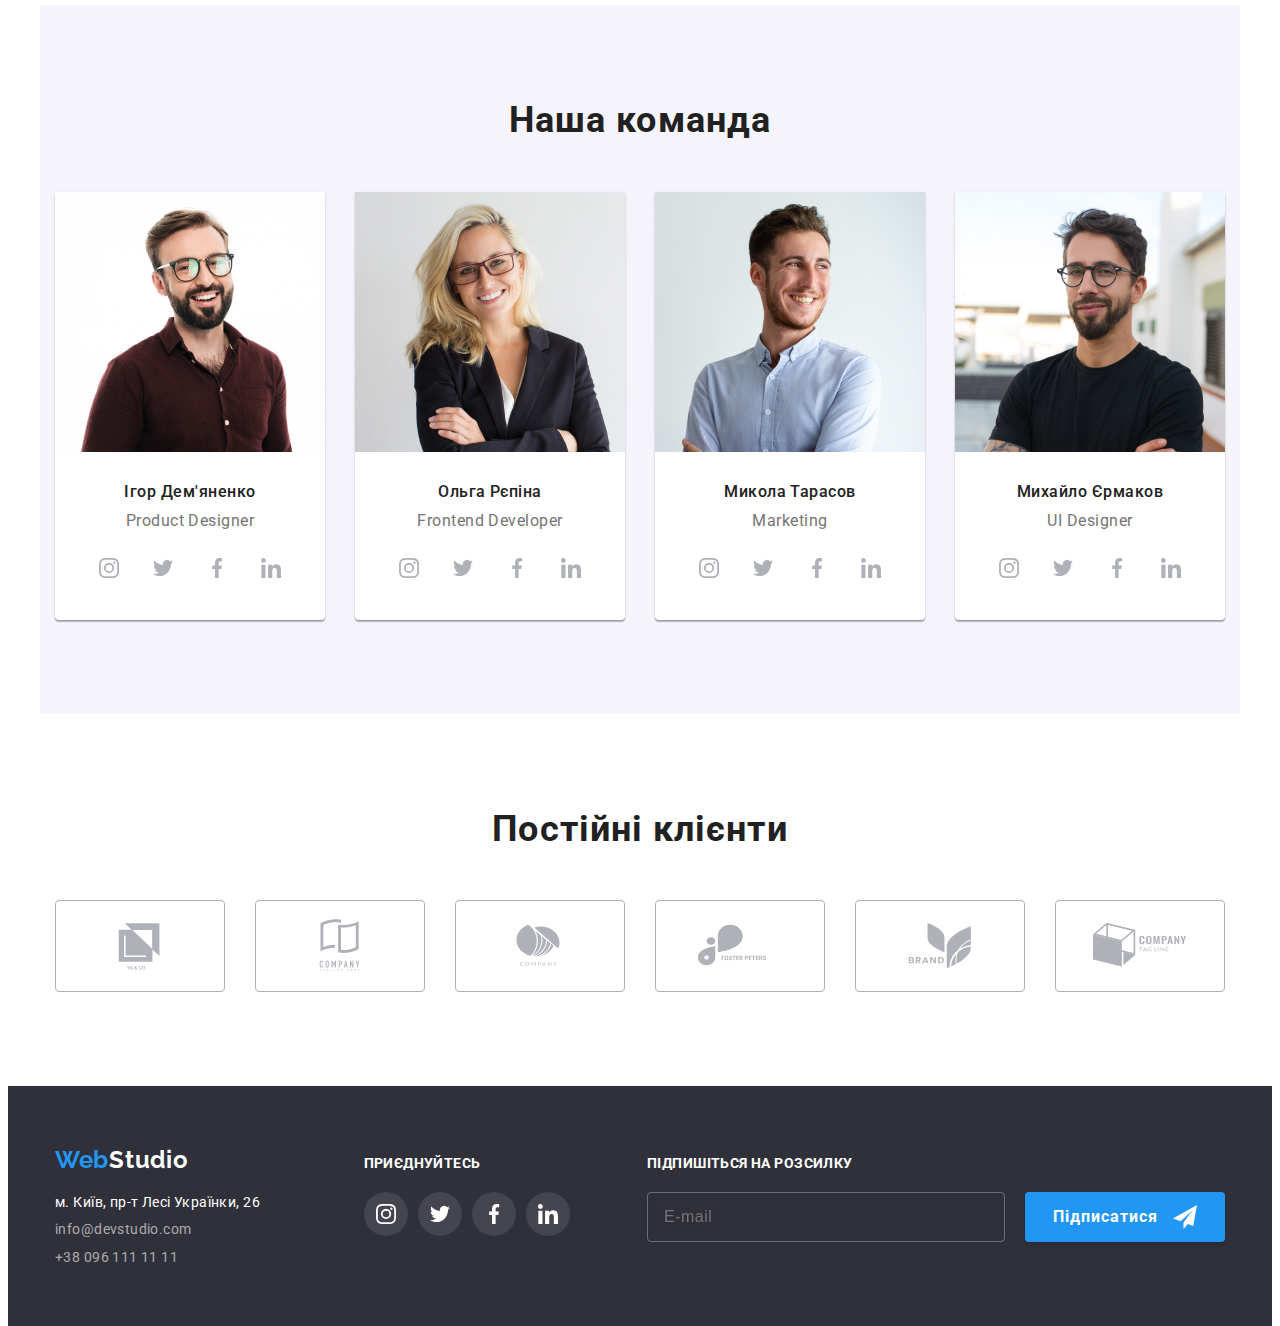
==== commit de43930a: "sum" ====
--- a/index.html
+++ b/index.html
@@ -71,7 +71,7 @@
         </button>
       </div>
 
-      <div class="mob-menu is-hidden menu container container-menu">
+      <div class="mob-menu menu-container is-open">
         <button class="menu-close" type="button">
           <svg class="menu-icons" width="40px" height="40px">
             <use
@@ -81,51 +81,46 @@
           </svg>
         </button>
 
-        <div class="content-menu">
-          <nav class="navigation-menu">
-            <ul class="navigation-menu__list list">
-              <li class="navigation-menu__item">
-                <a class="navigation-menu__link link" href="./index.html">Студія</a>
-              </li>
-              <li class="navigation-menu__item">
-                <a class="navigation-menu__link link" href="./portfolio.html">Портфоліо</a>
-              </li>
-              <li class="navigation-menu__item">
-                <a class="navigation-menu__link link" href="#contacts">Контакти</a>
-              </li>
-            </ul>
-          </nav>
-          <div class="contacts-menu">
-            <ul class="connect-menu list">
-              <li class="connect-menu__item">
-                <a
-                  class="connect-menu__link connect-menu__link--blue link"
-                  href="tel:+380961111111"
-                >
-                  +38 099 111 11 11</a
-                >
-              </li>
-              <li class="connect-menu__item">
-                <a class="connect-menu__link link" href="mailto:info@devstudio.com">
-                  info@devstudio.com</a
-                >
-              </li>
-            </ul>
-            <ul class="social-menu__list list">
-              <li class="social-menu__item">
-                <a href="./" class="social-menu__link link">Instagram</a>
-              </li>
-              <li class="social-menu__item">
-                <a href="./" class="social-menu__link link">Twitter</a>
-              </li>
-              <li class="social-menu__item">
-                <a href="./" class="social-menu__link link">Facebook</a>
-              </li>
-              <li class="social-menu__item">
-                <a href="./" class="social-menu__link link">LinkedIn</a>
-              </li>
-            </ul>
-          </div>
+        <nav class="navigation-menu">
+          <ul class="navigation-menu__list list">
+            <li class="navigation-menu__item">
+              <a class="navigation-menu__link link" href="./index.html">Студія</a>
+            </li>
+            <li class="navigation-menu__item">
+              <a class="navigation-menu__link link" href="./portfolio.html">Портфоліо</a>
+            </li>
+            <li class="navigation-menu__item">
+              <a class="navigation-menu__link link" href="#contacts">Контакти</a>
+            </li>
+          </ul>
+        </nav>
+        <div class="contacts-menu">
+          <ul class="connect-menu list">
+            <li class="connect-menu__item">
+              <a class="connect-menu__link connect-menu__link--blue link" href="tel:+380961111111">
+                +38 099 111 11 11</a
+              >
+            </li>
+            <li class="connect-menu__item">
+              <a class="connect-menu__link link" href="mailto:info@devstudio.com">
+                info@devstudio.com</a
+              >
+            </li>
+          </ul>
+          <ul class="social-menu__list list">
+            <li class="social-menu__item">
+              <a href="./" class="social-menu__link link">Instagram</a>
+            </li>
+            <li class="social-menu__item">
+              <a href="./" class="social-menu__link link">Twitter</a>
+            </li>
+            <li class="social-menu__item">
+              <a href="./" class="social-menu__link link">Facebook</a>
+            </li>
+            <li class="social-menu__item">
+              <a href="./" class="social-menu__link link">LinkedIn</a>
+            </li>
+          </ul>
         </div>
       </div>
     </header>
@@ -196,7 +191,6 @@
                 alt="Разработка
                 программного
                 обеспечения"
-                width="370"
               />
               <div class="thumb__text">
                 <p class="pre-title practice__pre-title--position-center pre-title--color-white">
@@ -210,7 +204,6 @@
                 src="./images/studio/box-2-mobile-testing-app.jpg"
                 alt="Тестирование мобильных
                 приложений"
-                width="370"
               />
               <div class="thumb__text">
                 <p class="pre-title practice__pre-title--position-center pre-title--color-white">
@@ -224,7 +217,6 @@
                 src="./images/studio/box-3-working-with-color-effects.jpg"
                 alt="Работа с цветными
                 эффектами"
-                width="370"
               />
               <div class="thumb__text">
                 <p class="pre-title practice__pre-title--position-center pre-title--color-white">
--- a/css/main.min.css
+++ b/css/main.min.css
@@ -1 +1 @@
-:root{--primary-font: "Roboto", sans-serif;--secondery-font: "Raleway", sans-serif;--primary-text-color: #212121;--logo-color-text: #000000;--secondery-text-color: #757575;--white-text-color: #ffffff;--accent-color: #2196f3;--button-color-accent: #188ce8;--button-color: #ffffff;--contact-color: rgba(255, 255, 255, 0.6);--hero-color-bg: #c4c4c4;--page-bg-color: #ffffff;--team-bg-color: #f5f4fa;--footer-bg-color: #2f303a;--border-color-white: #eeeeee;--button-filter-bg-color: #f5f4fa;--logo-accent-color: #00f8d0;--hedaer-line-color: #ececec;--feature-icon-bg-color: #f5f4fa;--modal-input-color-: #555555;--social-link-color: #afb1b8;--social-link-bg-color: rgba(255, 255, 255, 0.1);--gap-size: 30px;--transition-fill: fill 250ms cubic-bezier(0.4, 0, 0.2, 1);--transition-color: color 250ms cubic-bezier(0.4, 0, 0.2, 1);--transition-opacity: opacity 250ms cubic-bezier(0.4, 0, 0.2, 1);--transition-transform: transform 250ms cubic-bezier(0.4, 0, 0.2, 1);--transition-background-color: background-color 250ms cubic-bezier(0.4, 0, 0.2, 1);--transition-border: border 250ms cubic-bezier(0.4, 0, 0.2, 1);--transition-border-color: border-color 250ms cubic-bezier(0.4, 0, 0.2, 1);--transition-box-shadow: box-shadow 250ms cubic-bezier(0.4, 0, 0.2, 1)}.visually-hidden{position:absolute;width:1px;margin:-1px;border:0;padding:0;white-space:nowrap;clip-path:inset(100%);clip:rect(0 0 0 0);overflow:hidden;height:1px}html{scroll-behavior:smooth}body{background-color:var(--page-bg-color);color:var(--primary-text-color);font-family:var(--primary-font)}.list{list-style:none;margin:0;padding:0}.link{text-decoration:none}*,*::before,*::after{box-sizing:border-box}h1,h2,h3,h4,h5,h6,p,ul{margin:0;padding:0}img{display:block}.logo{color:var(--logo-color-text);font-family:var(--secondery-font);font-weight:700;font-size:26px;line-height:1.19;letter-spacing:0.03em;transition:var(--transition-color)}.logo:hover,.logo:focus{color:var(--logo-accent-color);outline:rgba(0,0,0,0)}.logo__colorized{color:var(--accent-color);transition:var(--transition-color)}.logo:hover .logo__colorized,.logo:focus .logo__colorized,.footer__logo:hover .logo__colorized,.footer__logo:focus .logo__colorized{color:var(--logo-accent-color);outline:rgba(0,0,0,0)}.footer__logo{display:inline-block;padding:0;margin-bottom:20px;color:var(--white-text-color);font-weight:700;font-size:24px;line-height:1.17;letter-spacing:0.03em}.button{display:flex;align-items:center;justify-content:center;padding:10px 32px;min-width:200px;max-height:50px;border:none;border-radius:4px;box-shadow:0px 4px 4px rgba(0,0,0,.15);font-weight:700;font-size:16px;line-height:1.88;letter-spacing:0.06em;font-family:inherit;color:var(--button-color);background-color:var(--accent-color);cursor:pointer;transition:var(--transition-background-color)}.button:hover,.button:focus{background-color:var(--button-color-accent);outline:rgba(0,0,0,0)}.modal__button{margin-left:auto;margin-right:auto}.singup__button{justify-content:space-between;margin-left:auto;margin-right:auto;padding:10px 28px}.title{text-align:center;font-weight:700;font-size:36px;line-height:1.17;letter-spacing:0.03em;color:var(--primary-text-color)}.pre-title{font-weight:700;font-size:14px;line-height:1.14;letter-spacing:0.03em;text-transform:uppercase}.pre-title--color-black{color:var(--primary-text-color)}.pre-title--color-white{color:var(--white-text-color)}.social__list{display:flex;justify-content:center;align-items:center;flex-wrap:wrap;gap:10px}.social__link{display:flex;justify-content:center;align-items:center;width:44px;height:44px;border:0;border-radius:50%;transition:var(--transition-color),var(--transition-background-color);color:var(--social-link-color);background-color:var(--page-bg-color)}.social__link:hover,.social__link:focus{color:var(--button-color);background-color:var(--accent-color);outline:rgba(0,0,0,0)}.footer__social-link{color:var(--button-color);background-color:var(--social-link-bg-color)}.social__logo{fill:currentcolor}.section{align-items:center;max-width:1200px;margin-left:auto;margin-right:auto;padding-top:60px;padding-bottom:60px}@media screen and (min-width: 1200px){.section{padding-top:94px;padding-bottom:94px}}.section-no-padding{padding-top:0}.container{width:100%;margin-left:auto;margin-right:auto;padding-left:15px;padding-right:15px}.container-menu{width:100vw;height:100vh;padding-top:10px;padding-bottom:10px;padding-left:40px}@media screen and (min-width: 480px){.container{max-width:480px}}@media screen and (min-width: 768px){.container{max-width:768px}}@media screen and (min-width: 1200px){.container{max-width:1200px}}.backdrop{position:fixed;top:0;left:0;width:100%;height:100%;background-color:rgba(0,0,0,.2);transform:scale(1);transition:var(--transition-transform),var(--transition-opacity)}.backdrop.is-hidden{opacity:0;pointer-events:none;transform:scale(1);transition:var(--transition-transform),var(--transition-opacity)}.backdrop.is-hidden .modal__window{transform:scale(1) translate(-50%, -50%);transition:var(--transition-transform),var(--transition-opacity)}.modal__window{position:absolute;top:50%;left:50%;transform:translate(-50%, -50%);width:528px;height:581px;padding:40px 39px 40px 41px;background-color:var(--page-bg-color);box-shadow:0px 1px 3px rgba(0,0,0,.12),0px 1px 1px rgba(0,0,0,.14),0px 2px 1px rgba(0,0,0,.2);border-radius:4px}.modal__title{display:block;align-items:center;text-align:center;margin-bottom:12px;margin-left:auto;margin-right:auto;font-weight:700;font-size:20px;line-height:1.15;letter-spacing:0.03em;color:var(--primary-text-color)}.modal__form{height:100%;width:100%}.modal__input{width:100%;height:40px;border-radius:4px;border:1px solid rgba(33,33,33,.2);padding:12px 12px 12px 42px;font-size:12px;line-height:1.16;letter-spacing:0.03em;color:var(--modal-input-color-);transition:var(--transition-border-color)}.modal__input:hover,.modal__input:focus{outline:rgba(0,0,0,0);border-color:var(--accent-color)}.modal__field:hover+.modal__input,.modal__field:focus+.modal__input{border-color:var(--accent-color)}.wrap{position:relative}.wrap__icon{position:absolute;left:12px;top:50%;transform:translatey(-50%);transition:var(--transition-fill)}.modal__input:hover+.wrap__icon,.modal__input:focus+.wrap__icon{fill:var(--accent-color)}.modal__label{display:block;margin-bottom:4px;padding:0;font-size:12px;line-height:1.17;letter-spacing:0.01em;color:var(--secondery-text-color)}.modal__field{margin-bottom:10px}.modal__field-text{margin-bottom:20px}.modal__text{width:100%;height:120px;padding:12px 16px;resize:none;border:1px solid rgba(33,33,33,.2);border-radius:4px;outline:rgba(0,0,0,0);font-size:12px;line-height:1.17;letter-spacing:0.01em;color:#757575;transition:var(--transition-border-color)}.modal__text:focus,.modal__text:hover{border-color:var(--accent-color)}.modal__text::placeholder{color:rgba(117,117,117,.5)}.modal__label:focus .modal__text{border:1px solid var(--accent-color);outline:rgba(0,0,0,0);font-family:inherit;opacity:1}.modal__group{margin-bottom:30px}.check{display:flex;align-items:center;justify-content:center;gap:7px;font-size:14px;line-height:1.71;letter-spacing:0.03em;color:var(--secondery-text-color);margin:0;padding:0;transition:var(--transition-color)}.check .check__icon{display:inline-block;fill:rgba(0,0,0,0);transition:var(--transition-fill)}.check:checked+.check .check__icon{fill:var(--white-text-color);transition:var(--transition-fill)}.check .check__offer{position:relative;margin:0;padding:0;font-size:14px;line-height:1.71;letter-spacing:0.03em;color:var(--accent-color)}.check .check__offer::after{position:absolute;content:"";display:block;width:100%;height:1px;bottom:5px;background-color:var(--accent-color)}.check span{display:flex;align-items:center;justify-content:center;width:16px;height:15px;border:2px solid var(--primary-text-color);border-radius:2px;transition:var(--transition-color)}.check:checked+.check span{background-color:var(--accent-color);border-color:var(--accent-color)}.check:focus+.check span{border-color:var(--accent-color)}.check:hover+.check span{border-color:var(--accent-color)}.modal__close{display:flex;align-items:center;justify-content:center;position:absolute;top:8px;right:8px;padding:0;width:30px;height:30px;color:var(--logo-color-text);background-color:#fff;border:1px solid rgba(0,0,0,.1);transition:var(--transition-fill),var(--transition-border);border-radius:50%;cursor:pointer;outline:rgba(0,0,0,0)}.modal__close:hover,.modal__close:focus{fill:var(--accent-color);border:1px solid var(--accent-color)}.filter{display:flex;flex-wrap:wrap;max-width:100%}@media screen and (min-width: 1200px){.filter{display:flex;justify-content:center}}.filter--bottom{margin-bottom:50px}.filter__button{padding:6px 22px;text-align:center;border:none;border-radius:4px;font-weight:500;font-size:16px;line-height:1.62;letter-spacing:0.03em;color:var(--primary-text-color);background-color:var(--button-filter-bg-color);font-family:inherit;cursor:pointer;outline:rgba(0,0,0,0);transition:var(--transition-color),var(--transition-background-color),var(--transition-box-shadow)}.filter__button:hover,.filter__button:focus{color:var(--button-color);background-color:var(--accent-color);box-shadow:0px 3px 1px rgba(0,0,0,.1),0px 1px 2px rgba(0,0,0,.08),0px 2px 2px rgba(0,0,0,.12)}.filter__item+.filter__item{margin-left:8px}.filter__button--curent-color{color:var(--button-color);background-color:var(--accent-color)}.overlay{position:relative;width:100%;height:100%;overflow:hidden}.overlay__hidden{position:absolute;top:0;left:0;width:100%;height:100%;padding:63px 24px;background-color:rgba(33,150,243,.9);transform:translatey(101%);transition:var(--transition-transform);color:var(--white-text-color);font-size:18px;line-height:1.56;letter-spacing:0.03em}.cards__link:hover .overlay__hidden,.cards__link:focus .overlay__hidden{transform:translatey(0)}.header{display:flex;align-items:center;min-height:60px;border-bottom:1px solid #ececec}.navigation{display:flex;flex-direction:row;align-items:center}.navigation__list{display:none}@media screen and (min-width: 768px){.navigation__list{display:flex;margin-left:87px;gap:50px}}@media screen and (min-width: 1200px){.navigation__list{display:flex;margin-left:93px;gap:50px}}.navigation__link{display:block;padding:32px 0;color:var(--primary-text-color);font-weight:500;font-size:14px;line-height:1.14;letter-spacing:0.02em;transition:var(--transition-color)}.navigation__link:hover,.navigation__link:focus{color:var(--accent-color)}.navigation__link.curent::after{position:absolute;content:"";height:4px;bottom:-2%;opacity:1;transform:scale(1);border-radius:2px}.navigation__link::after{position:absolute;content:"";display:block;width:100%;height:4px;bottom:-2%;background-color:var(--accent-color);border-radius:2px;opacity:0;transform:scale(0);transition:var(--transition-opacity),var(--transition-transform)}.navigation__link:hover::after,.navigation__link:focus::after{opacity:1;transform:scale(1)}.connect{display:none}@media screen and (min-width: 480px){.connect{display:none}}@media screen and (min-width: 768px){.connect{display:block;align-items:center}}@media screen and (min-width: 1200px){.connect{display:flex;align-items:center;gap:var(--gap-size)}}.heder__connect{margin-left:auto}.connect__link{display:flex;align-items:center;padding:5px 0;color:var(--secondery-text-color);transition:var(--transition-color)}.connect__link:hover,.connect__link:focus{color:var(--accent-color)}@media screen and (min-width: 768px){.connect__link{font-weight:500;font-size:12px;line-height:1.17;letter-spacing:0.02em}}@media screen and (min-width: 1200px){.connect__link{font-weight:500;font-size:14px;line-height:1.14;letter-spacing:0.02em}}.connect__icon{display:inline-block;fill:var(--secondery-text-color);margin-right:10px;transition:var(--transition-fill)}.connect__link:hover .connect__icon,.connect__link:focus .connect__icon{fill:var(--accent-color)}.menu-open{display:flex;padding:0;margin-left:auto;border:none;background-color:rgba(0,0,0,0);align-items:center}@media screen and (min-width: 768px){.menu-open{display:none}}@media screen and (min-width: 1200px){.menu-open{display:none}}.menu-icon--open{align-items:center}.mob-menu{position:fixed;top:0;left:0;width:100vw;height:100vh;z-index:1;justify-content:space-between;background-color:#fff}.mob-menu.is-hidden{opacity:0;pointer-events:none;transform:scale(1);transition:var(--transition-transform),var(--transition-opacity)}.mob-menu.is-hidden .container{display:flex;padding-top:48px;padding-bottom:48px;width:100vw;height:100vh;justify-content:space-between;overflow:auto}@media screen and (min-width: 480px){.mob-menu{width:100vw;height:100vh}}@media screen and (min-width: 768px){.mob-menu{display:none}}@media screen and (min-width: 1200px){.mob-menu{display:none}}.menu-close{display:flex;padding:0;margin-left:auto;border:none;background-color:rgba(0,0,0,0)}@media screen and (min-width: 768px){.menu-close{display:none}}@media screen and (min-width: 1200px){.menu-close{display:none}}.content-menu{display:flex;flex-direction:column;height:100vw;justify-content:space-between}.navigation-menu__item+.navigation-menu__item{margin-top:32px}.navigation-menu__link{display:block;color:var(--primary-text-color);font-weight:500;font-size:40px;line-height:1.18;letter-spacing:0.02em;transition:var(--transition-color)}.navigation-menu__link:hover,.navigation-menu__link:focus{color:var(--accent-color)}.contacts-menu{display:block}.connect-menu{margin-bottom:64px}.connect-menu__item+.connect-menu__item{margin-top:32px}.connect-menu__link{display:block;color:var(--primary-text-color);transition:var(--transition-color);font-weight:500;font-size:25px;line-height:1.18;letter-spacing:0.02em}.connect-menu__link--blue{color:var(--accent-color)}@media screen and (min-width: 480px){.connect-menu__link{font-weight:500;font-size:34px;line-height:1.18;letter-spacing:0.02em}}@media screen and (min-width: 768px){.connect-menu__link{display:none}}@media screen and (min-width: 1200px){.connect-menu__link{display:none}}.connect-menu__link:hover,.connect-menu__link:focus{color:var(--accent-color)}.social-menu__item{color:var(--accent-color)}.social-menu__list{display:flex;flex-direction:row;gap:10px}.social-menu__link{color:var(--accent-color);padding-right:10px;font-weight:500;font-size:11px;line-height:1.22;letter-spacing:0.02em;border-right:1px solid rgba(33,33,33,.2)}@media screen and (min-width: 480px){.social-menu__link{color:var(--accent-color);font-weight:500;font-size:18px;line-height:1.22;letter-spacing:0.02em}}@media screen and (min-width: 768px){.social-menu__link{display:none}}@media screen and (min-width: 1200px){.social-menu__link{display:none}}.navigation__item{position:relative}.curent{color:var(--accent-color)}.hero{text-align:center;padding:118px 30px}@media screen and (min-width: 480px){.hero{text-align:center;padding:118px 60px}}@media screen and (min-width: 768px){.hero{text-align:center;padding:118px 204px}}@media screen and (min-width: 1200px){.hero{text-align:center;padding:200px 252px}}.hero__title{display:inline-block;text-align:center;max-width:320px;margin-bottom:30px;color:var(--white-text-color);text-transform:uppercase;font-weight:900;font-size:20px;line-height:1.62;letter-spacing:0.06em}@media screen and (min-width: 480px){.hero__title{min-width:360px;font-weight:900;font-size:26px;line-height:1.62;letter-spacing:0.06em}}@media screen and (min-width: 768px){.hero__title{width:360px;font-weight:900;font-size:26px;line-height:1.62;letter-spacing:0.06em}}@media screen and (min-width: 1200px){.hero__title{min-width:696px;font-weight:900;font-size:44px;line-height:1.36;letter-spacing:0.06em}}.hero__button{margin:0 auto}.hero-bg-img{max-width:480px;max-height:400px;background-repeat:no-repeat;background-position:center;background-color:var(--hero-color-bg);background-image:linear-gradient(rgba(0, 91, 187, 0.7), rgba(255, 213, 0, 0.7)),url(../images/studio/hero/hero-mobile.jpg)}@media(min-device-pixel-ratio: 2),(min-resolution: 192dpi),(min-resolution: 2dppx){.hero-bg-img{background-image:linear-gradient(rgba(0, 91, 187, 0.7), rgba(255, 213, 0, 0.7)),url(../images/studio/hero/hero-mobile-2x.jpg)}}@media screen and (min-width: 768px){.hero-bg-img{max-width:768px;background-image:linear-gradient(rgba(0, 91, 187, 0.7), rgba(255, 213, 0, 0.7)),url(../images/studio/hero/hero-tab.jpg)}}@media screen and (min-width: 768px)and (min-device-pixel-ratio: 2),screen and (min-width: 768px)and (min-resolution: 192dpi),screen and (min-width: 768px)and (min-resolution: 2dppx){.hero-bg-img{background-image:linear-gradient(rgba(0, 91, 187, 0.7), rgba(255, 213, 0, 0.7)),url(../images/studio/hero/hero-tab-2x.jpg)}}@media screen and (min-width: 1200px){.hero-bg-img{max-width:1600px;max-height:600px;background-image:linear-gradient(rgba(0, 91, 187, 0.7), rgba(255, 213, 0, 0.7)),url(../images/studio/hero/hero-desktop.jpg)}}@media screen and (min-width: 1200px)and (min-device-pixel-ratio: 2),screen and (min-width: 1200px)and (min-resolution: 192dpi),screen and (min-width: 1200px)and (min-resolution: 2dppx){.hero-bg-img{background-image:linear-gradient(rgba(0, 91, 187, 0.7), rgba(255, 213, 0, 0.7)),url(../images/studio/hero/hero-desktop-2x.jpg)}}.feature__list{display:flex;flex-wrap:wrap;justify-content:center;gap:var(--gap-size)}.feature__item{flex-basis:100%}@media screen and (min-width: 480px){.feature__item{text-align:center}}@media screen and (min-width: 768px){.feature__item{flex-basis:calc((100% - var(--gap-size))/2)}}@media screen and (min-width: 1200px){.feature__item{flex-basis:calc((100% - var(--gap-size)*3)/4)}}.feature__tumb{display:flex;justify-content:center;align-items:center;min-width:270px;height:120px;margin-bottom:30px;background-color:var(--feature-icon-bg-color);border-radius:4px}.pre-title--bottom{margin-bottom:10px;text-align:center}@media screen and (min-width: 768px){.pre-title--bottom{text-align:left}}.feature__text{color:var(--secondery-text-color);font-size:14px;line-height:1.71;letter-spacing:0.03em}@media screen and (min-width: 480px){.feature__text{text-align:left}}.practice{display:none}@media screen and (min-width: 1200px){.practice{display:inherit}}.practice__title--bottom{margin-bottom:50px}.practice__list{display:flex;flex-wrap:wrap;gap:var(--gap-size)}.practice__item{flex-basis:calc((100% - var(--gap-size)*2)/3);position:relative}.practice__item::before{position:absolute;content:"";display:flex;height:70px;width:100%;bottom:0;left:0;background-color:rgba(47,48,58,.8)}.thumb__text{position:absolute;bottom:27px;left:50%;transform:translate(-50%)}.practice__pre-title--position-center{text-align:center}.team{background-color:var(--team-bg-color)}.team__title--bottem{text-align:center;font-weight:700;font-size:28px;line-height:1.18;letter-spacing:0.03em;margin-bottom:30px}@media screen and (min-width: 1200px){.team__title--bottem{font-weight:700;font-size:36px;line-height:1.17;letter-spacing:0.03em;margin-bottom:50px}}.team__list{display:flex;flex-wrap:wrap;justify-content:center;gap:var(--gap-size)}.team__item{background-color:var(--page-bg-color);box-shadow:0px 1px 3px rgba(0,0,0,.12),0px 1px 1px rgba(0,0,0,.14),0px 2px 1px rgba(0,0,0,.2);border-radius:0px 0px 4px 4px;overflow:hidden;flex-basis:100%}@media screen and (min-width: 768px){.team__item{flex-basis:calc((100% - var(--gap-size))/2)}}@media screen and (min-width: 1200px){.team__item{flex-basis:calc((100% - var(--gap-size)*3)/4)}}.team__img{max-width:100%}@media screen and (min-width: 480px){.team__img{max-width:450px}}@media screen and (min-width: 768px){.team__img{min-width:354px}}@media screen and (min-width: 1200px){.team__img{min-width:270px}}.team__thumb{padding:30px 0 24px;max-width:100%}@media screen and (min-width: 480px){.team__thumb{max-width:450px}}@media screen and (min-width: 768px){.team__thumb{max-width:100%}}@media screen and (min-width: 1200px){.team__thumb{max-width:100%;padding:30px 0}}.team__employee{margin-bottom:10px;text-align:center;font-weight:500;font-size:16px;line-height:1.19;letter-spacing:0.03em}.team__text{margin-bottom:16px;text-align:center;color:var(--secondery-text-color);font-size:16px;line-height:1.19;letter-spacing:0.03em}.clients__title--bottom{margin-bottom:30px;font-weight:700;font-size:28px;line-height:1.18;letter-spacing:0.03em}@media screen and (min-width: 1200px){.clients__title--bottom{margin-bottom:50px;font-weight:700;font-size:36px;line-height:1.17;letter-spacing:0.03em}}.company{display:flex;flex-wrap:wrap;justify-content:center;gap:var(--gap-size)}.company__item{flex-basis:calc((100% - var(--gap-size))/2)}@media screen and (min-width: 768px){.company__item{flex-basis:calc((100% - var(--gap-size)*2)/3)}}@media screen and (min-width: 1200px){.company__item{flex-basis:calc((100% - var(--gap-size)*5)/6)}}.company__link{display:flex;justify-content:center;align-items:center;outline:rgba(0,0,0,0);min-height:92px;color:var(--social-link-color);background-color:var(--page-bg-color);border:1px solid var(--social-link-color);border-radius:4px;transition:var(--transition-border),var(--transition-color)}.company__link:hover,.company__link:focus{border:1px solid var(--accent-color);color:var(--accent-color)}.company__logo{fill:currentColor;transition:var(--transition-fill)}.clients-list-item:hover .company__logo,.clients-list-item:focus .company__logo{fill:var(--accent-color)}.footer{padding-top:60px;padding-bottom:60px;background-color:var(--footer-bg-color)}.footer__container{display:flex;flex-direction:column;text-align:center;gap:60px}@media screen and (min-width: 480px){.footer__container{align-items:center}}@media screen and (min-width: 768px){.footer__container{display:flex;flex-wrap:wrap;justify-content:space-around;align-items:baseline;flex-direction:row}}@media screen and (min-width: 1200px){.footer__container{display:flex;align-items:baseline;flex-direction:row;gap:0}}@media screen and (min-width: 480px){.footer__adress{min-width:231px}}@media screen and (min-width: 1200px){.footer__adress{text-align:left}}.address__text{display:block;margin-bottom:8px;color:var(--white-text-color);font-size:14px;line-height:1.17;letter-spacing:0.03em;font-style:normal;transition:var(--transition-color)}@media screen and (min-width: 1200px){.address__text{margin-bottom:9px}}.address__text:hover,.address__text:focus{color:var(--accent-color)}.contact__list:not(:last-child){margin-bottom:8px}@media screen and (min-width: 1200px){.contact__list:not(:last-child){margin-bottom:9px}}.contact__item{color:var(--contact-color);font-size:14px;line-height:1.17;letter-spacing:0.03em;font-style:normal;transition:var(--transition-color)}.contact__item:hover,.contact__item:focus{color:var(--accent-color)}@media screen and (min-width: 1200px){.footer__thumb{margin-left:auto}}.footer__pre-title_bottom{margin-bottom:20px}@media screen and (min-width: 1200px){.footer__pre-title_bottom{text-align:left}}.singup__area{display:flex;flex-wrap:wrap;gap:12px}@media screen and (min-width: 480px){.singup__area{margin-left:auto;align-items:center;margin:auto}}@media screen and (min-width: 768px){.singup__area{gap:20px}}.singup__email{min-width:100%;display:flex;align-items:center;height:50px;padding:15px 16px;outline:rgba(0,0,0,0);border:1px solid rgba(255,255,255,.3);border-radius:4px;font-size:16px;line-height:1.25;letter-spacing:0.03em;color:rgba(255,255,255,.6);background-color:rgba(0,0,0,0);filter:drop-shadow(0px 4px 4px rgba(0, 0, 0, 0.15));transition:var(--transition-border-color)}@media screen and (min-width: 1200px){.singup__email{min-width:358px}}.singup__email:hover,.singup__email:focus{border-color:var(--accent-color)}.singup__email:not(:placeholder-shown):required:invalid{border-color:rgba(180,0,0,.5)}.singup__button-svg{margin-left:10px;fill:var(--button-color)}.portfolio{background-color:var(--page-bg-color)}.cards__list{display:flex;align-items:center;flex-wrap:wrap;gap:var(--gap-size)}@media screen and (min-width: 768px){.cards__list{display:flex;flex-wrap:wrap}}@media screen and (min-width: 1200px){.cards__list{display:flex;flex-wrap:wrap}}.cards__item{background-color:var(--page-bg-color);flex-basis:100%}@media screen and (min-width: 1200px){.cards__item{flex-basis:calc((100% - var(--gap-size)*2)/3)}}.cards__link{display:block;color:var(--primary-text-color);cursor:pointer;transition:var(--transition-box-shadow);min-width:100%}@media screen and (min-width: 1200px){.cards__link{flex-basis:calc((100% - var(--gap-size)*2)/3)}}.cards__link:hover,.cards__link:focus{box-shadow:0px 1px 1px rgba(0,0,0,.12),0px 4px 4px rgba(0,0,0,.06),1px 4px 6px rgba(0,0,0,.16);outline:rgba(0,0,0,0)}.cards__info{padding:20px 24px;border-width:0 1px 1px;border-style:solid;border-color:var(--border-color-white);border-top:0}.cards__title{margin-bottom:4px;font-weight:700;font-size:18px;line-height:2;letter-spacing:0.06em}.cards__text{font-size:16px;line-height:1.88;letter-spacing:0.03em;color:var(--secondery-text-color)}/*# sourceMappingURL=main.min.css.map */+:root{--primary-font: "Roboto", sans-serif;--secondery-font: "Raleway", sans-serif;--primary-text-color: #212121;--logo-color-text: #000000;--secondery-text-color: #757575;--white-text-color: #ffffff;--accent-color: #2196f3;--button-color-accent: #188ce8;--button-color: #ffffff;--contact-color: rgba(255, 255, 255, 0.6);--hero-color-bg: #c4c4c4;--page-bg-color: #ffffff;--team-bg-color: #f5f4fa;--footer-bg-color: #2f303a;--border-color-white: #eeeeee;--button-filter-bg-color: #f5f4fa;--logo-accent-color: #00f8d0;--hedaer-line-color: #ececec;--feature-icon-bg-color: #f5f4fa;--modal-input-color-: #555555;--social-link-color: #afb1b8;--social-link-bg-color: rgba(255, 255, 255, 0.1);--gap-size: 30px;--transition-fill: fill 250ms cubic-bezier(0.4, 0, 0.2, 1);--transition-color: color 250ms cubic-bezier(0.4, 0, 0.2, 1);--transition-opacity: opacity 250ms cubic-bezier(0.4, 0, 0.2, 1);--transition-transform: transform 250ms cubic-bezier(0.4, 0, 0.2, 1);--transition-background-color: background-color 250ms cubic-bezier(0.4, 0, 0.2, 1);--transition-border: border 250ms cubic-bezier(0.4, 0, 0.2, 1);--transition-border-color: border-color 250ms cubic-bezier(0.4, 0, 0.2, 1);--transition-box-shadow: box-shadow 250ms cubic-bezier(0.4, 0, 0.2, 1)}.visually-hidden{position:absolute;width:1px;margin:-1px;border:0;padding:0;white-space:nowrap;clip-path:inset(100%);clip:rect(0 0 0 0);overflow:hidden;height:1px}html{scroll-behavior:smooth}body{background-color:var(--page-bg-color);color:var(--primary-text-color);font-family:var(--primary-font);max-height:100vh}.list{list-style:none;margin:0;padding:0}.link{text-decoration:none}*,*::before,*::after{box-sizing:border-box}h1,h2,h3,h4,h5,h6,p,ul{margin:0;padding:0}img{display:block}.logo{color:var(--logo-color-text);font-family:var(--secondery-font);font-weight:700;font-size:26px;line-height:1.19;letter-spacing:0.03em;transition:var(--transition-color)}.logo:hover,.logo:focus{color:var(--logo-accent-color);outline:rgba(0,0,0,0)}.logo__colorized{color:var(--accent-color);transition:var(--transition-color)}.logo:hover .logo__colorized,.logo:focus .logo__colorized,.footer__logo:hover .logo__colorized,.footer__logo:focus .logo__colorized{color:var(--logo-accent-color);outline:rgba(0,0,0,0)}.footer__logo{display:inline-block;padding:0;margin-bottom:20px;color:var(--white-text-color);font-weight:700;font-size:24px;line-height:1.17;letter-spacing:0.03em}.button{display:flex;align-items:center;justify-content:center;padding:10px 32px;min-width:200px;max-height:50px;border:none;border-radius:4px;box-shadow:0px 4px 4px rgba(0,0,0,.15);font-weight:700;font-size:16px;line-height:1.88;letter-spacing:0.06em;font-family:inherit;color:var(--button-color);background-color:var(--accent-color);cursor:pointer;transition:var(--transition-background-color)}.button:hover,.button:focus{background-color:var(--button-color-accent);outline:rgba(0,0,0,0)}.modal__button{margin-left:auto;margin-right:auto}.singup__button{justify-content:space-between;margin-left:auto;margin-right:auto;padding:10px 28px}.title{text-align:center;font-weight:700;font-size:36px;line-height:1.17;letter-spacing:0.03em;color:var(--primary-text-color)}.pre-title{font-weight:700;font-size:14px;line-height:1.14;letter-spacing:0.03em;text-transform:uppercase}.pre-title--color-black{color:var(--primary-text-color)}.pre-title--color-white{color:var(--white-text-color)}.social__list{display:flex;justify-content:center;align-items:center;flex-wrap:wrap;gap:10px}.social__link{display:flex;justify-content:center;align-items:center;width:44px;height:44px;border:0;border-radius:50%;transition:var(--transition-color),var(--transition-background-color);color:var(--social-link-color);background-color:var(--page-bg-color)}.social__link:hover,.social__link:focus{color:var(--button-color);background-color:var(--accent-color);outline:rgba(0,0,0,0)}.footer__social-link{color:var(--button-color);background-color:var(--social-link-bg-color)}.social__logo{fill:currentcolor}.section{align-items:center;max-width:1200px;margin-left:auto;margin-right:auto;padding-top:60px;padding-bottom:60px}@media screen and (min-width: 1200px){.section{padding-top:94px;padding-bottom:94px}}.section-no-padding{padding-top:0}.container{width:100%;margin-left:auto;margin-right:auto;padding-left:15px;padding-right:15px}@media screen and (min-width: 480px){.container{max-width:480px}}@media screen and (min-width: 768px){.container{max-width:768px}}@media screen and (min-width: 1200px){.container{max-width:1200px}}.backdrop{position:fixed;top:0;left:0;width:100%;height:100%;background-color:rgba(0,0,0,.2);transform:scale(1);transition:var(--transition-transform),var(--transition-opacity)}.backdrop.is-hidden{opacity:0;pointer-events:none;transform:scale(1);transition:var(--transition-transform),var(--transition-opacity)}.backdrop.is-hidden .modal__window{transform:scale(1) translate(-50%, -50%);transition:var(--transition-transform),var(--transition-opacity)}.modal__window{position:absolute;top:50%;left:50%;min-width:290px;padding:20px;background-color:var(--page-bg-color);box-shadow:0px 1px 3px rgba(0,0,0,.12),0px 1px 1px rgba(0,0,0,.14),0px 2px 1px rgba(0,0,0,.2);border-radius:4px;transform:translate(-50%, -50%)}@media screen and (min-width: 480px){.modal__window{min-width:450px;padding:40px}}@media screen and (min-width: 768px){.modal__window{padding:40px}}@media screen and (min-width: 1200px){.modal__window{width:528px;height:581px;padding:40px}}.modal__title{display:block;align-items:center;text-align:center;margin-bottom:12px;margin-left:auto;margin-right:auto;font-weight:700;font-size:15px;line-height:1;letter-spacing:0.03em;color:var(--primary-text-color)}@media screen and (min-width: 480px){.modal__title{font-weight:700;font-size:20px;line-height:1.5;letter-spacing:0.03em}}@media screen and (min-width: 1200px){.modal__title{font-weight:700;font-size:20px;line-height:1.15;letter-spacing:0.03em}}.modal__form{height:100%;width:100%}.modal__input{width:100%;height:40px;border-radius:4px;border:1px solid rgba(33,33,33,.2);padding:12px 12px 12px 42px;font-size:14px;line-height:1.14;letter-spacing:0.01em;color:var(--modal-input-color-);transition:var(--transition-border-color)}.modal__input:hover,.modal__input:focus{outline:rgba(0,0,0,0);border-color:var(--accent-color)}.modal__field:hover+.modal__input,.modal__field:focus+.modal__input{border-color:var(--accent-color)}.wrap{position:relative}.wrap__icon{position:absolute;left:12px;top:50%;transform:translatey(-50%);transition:var(--transition-fill)}.modal__input:hover+.wrap__icon,.modal__input:focus+.wrap__icon{fill:var(--accent-color)}.modal__label{display:block;margin-bottom:4px;padding:0;font-size:12px;line-height:1.17;letter-spacing:0.01em;color:var(--secondery-text-color)}.modal__field{margin-bottom:10px}.modal__field-text{margin-bottom:20px}.modal__text{width:100%;height:60px;padding:12px 16px;resize:none;border:1px solid rgba(33,33,33,.2);border-radius:4px;outline:rgba(0,0,0,0);font-size:14px;line-height:1.14;letter-spacing:0.01em;color:#757575;transition:var(--transition-border-color)}@media screen and (min-width: 480px){.modal__text{height:120px}}@media screen and (min-width: 768px){.modal__text{height:120px}}@media screen and (min-width: 1200px){.modal__text{height:120px}}.modal__text:focus,.modal__text:hover{border-color:var(--accent-color)}.modal__text::placeholder{color:rgba(117,117,117,.5)}.modal__label:focus .modal__text{border:1px solid var(--accent-color);outline:rgba(0,0,0,0);font-family:inherit;opacity:1}.modal__group{margin-bottom:30px}.check{display:flex;align-items:center;justify-content:center;gap:7px;font-size:8px;line-height:1.17;letter-spacing:0.03em;color:var(--secondery-text-color);margin:0;padding:0;transition:var(--transition-color)}@media screen and (min-width: 480px){.check{font-size:12px;line-height:1.17;letter-spacing:0.03em}}@media screen and (min-width: 768px){.check{font-size:12px;line-height:1.17;letter-spacing:0.03em}}@media screen and (min-width: 1200px){.check{font-size:14px;line-height:1.71;letter-spacing:0.03em}}.check .check__icon{display:inline-block;fill:rgba(0,0,0,0);transition:var(--transition-fill)}.check:checked+.check .check__icon{fill:var(--white-text-color);transition:var(--transition-fill)}.check .check__offer{position:relative;margin:0;padding:0;font-size:8px;line-height:1.17;letter-spacing:0.03em;color:var(--accent-color)}.check .check__offer::after{position:absolute;content:"";display:block;width:100%;height:1px;bottom:1px;background-color:var(--accent-color)}@media screen and (min-width: 768px){.check .check__offer::after{bottom:5px}}@media screen and (min-width: 1200px){.check .check__offer::after{bottom:4px}}@media screen and (min-width: 480px){.check .check__offer{font-size:12px;line-height:1.17;letter-spacing:0.03em}}@media screen and (min-width: 768px){.check .check__offer{font-size:12px;line-height:1.71;letter-spacing:0.03em}}@media screen and (min-width: 1200px){.check .check__offer{font-size:14px;line-height:1.71;letter-spacing:0.03em}}.check span{display:flex;align-items:center;justify-content:center;width:16px;height:15px;border:2px solid var(--primary-text-color);border-radius:2px;transition:var(--transition-color)}.check:checked+.check span{background-color:var(--accent-color);border-color:var(--accent-color)}.check:focus+.check span{border-color:var(--accent-color)}.check:hover+.check span{border-color:var(--accent-color)}.modal__close{display:flex;align-items:center;justify-content:center;position:absolute;top:8px;right:8px;padding:0;width:30px;height:30px;color:var(--logo-color-text);background-color:#fff;border:1px solid rgba(0,0,0,.1);transition:var(--transition-fill),var(--transition-border);border-radius:50%;cursor:pointer;outline:rgba(0,0,0,0)}.modal__close:hover,.modal__close:focus{fill:var(--accent-color);border:1px solid var(--accent-color)}.filter{display:flex;flex-wrap:wrap;max-width:100%;gap:8px;row-gap:15px;max-width:326px}@media screen and (min-width: 480px){.filter{max-width:326px}}@media screen and (min-width: 768px){.filter{justify-content:center;max-width:100%}}@media screen and (min-width: 1200px){.filter{justify-content:center;max-width:100%}}.filter--bottom{margin-bottom:50px}.filter__button{text-align:center;padding:6px 10px;border:none;border-radius:4px;font-weight:500;font-size:16px;line-height:1.63;letter-spacing:0.03em;color:var(--primary-text-color);background-color:var(--button-filter-bg-color);font-family:inherit;cursor:pointer;outline:rgba(0,0,0,0);transition:var(--transition-color),var(--transition-background-color),var(--transition-box-shadow)}@media screen and (min-width: 480px){.filter__button{padding:6px 22px}}@media screen and (min-width: 768px){.filter__button{padding:6px 22px}}@media screen and (min-width: 1200px){.filter__button{padding:6px 22px}}.filter__button:hover,.filter__button:focus{color:var(--button-color);background-color:var(--accent-color);box-shadow:0px 3px 1px rgba(0,0,0,.1),0px 1px 2px rgba(0,0,0,.08),0px 2px 2px rgba(0,0,0,.12)}.filter__button--curent-color{color:var(--button-color);background-color:var(--accent-color)}.overlay{position:relative;width:100%;height:100%;overflow:hidden}.overlay__hidden{position:absolute;top:0;left:0;width:100%;height:100%;padding:63px 24px;background-color:rgba(33,150,243,.9);transform:translatey(101%);transition:var(--transition-transform);color:var(--white-text-color);font-size:18px;line-height:1.56;letter-spacing:0.03em}.cards__link:hover .overlay__hidden,.cards__link:focus .overlay__hidden{transform:translatey(0)}.header{display:flex;align-items:center;min-height:60px;border-bottom:1px solid #ececec}.navigation{display:flex;flex-direction:row;align-items:center}.navigation__list{display:none}@media screen and (min-width: 768px){.navigation__list{display:flex;margin-left:87px;gap:50px}}@media screen and (min-width: 1200px){.navigation__list{display:flex;margin-left:93px;gap:50px}}.navigation__link{display:block;padding:32px 0;color:var(--primary-text-color);font-weight:500;font-size:14px;line-height:1.14;letter-spacing:0.02em;transition:var(--transition-color)}.navigation__link:hover,.navigation__link:focus{color:var(--accent-color)}.navigation__link.curent::after{position:absolute;content:"";height:4px;bottom:-2%;opacity:1;transform:scale(1);border-radius:2px}.navigation__link::after{position:absolute;content:"";display:block;width:100%;height:4px;bottom:-2%;background-color:var(--accent-color);border-radius:2px;opacity:0;transform:scale(0);transition:var(--transition-opacity),var(--transition-transform)}.navigation__link:hover::after,.navigation__link:focus::after{opacity:1;transform:scale(1)}.connect{display:none}@media screen and (min-width: 480px){.connect{display:none}}@media screen and (min-width: 768px){.connect{display:block;align-items:center}}@media screen and (min-width: 1200px){.connect{display:flex;align-items:center;gap:var(--gap-size)}}.heder__connect{margin-left:auto}.connect__link{display:flex;align-items:center;padding:5px 0;color:var(--secondery-text-color);transition:var(--transition-color)}.connect__link:hover,.connect__link:focus{color:var(--accent-color)}@media screen and (min-width: 768px){.connect__link{font-weight:500;font-size:12px;line-height:1.17;letter-spacing:0.02em}}@media screen and (min-width: 1200px){.connect__link{font-weight:500;font-size:14px;line-height:1.14;letter-spacing:0.02em}}.connect__icon{display:inline-block;fill:var(--secondery-text-color);margin-right:10px;transition:var(--transition-fill)}.connect__link:hover .connect__icon,.connect__link:focus .connect__icon{fill:var(--accent-color)}.menu-open{display:flex;padding:0;margin-left:auto;border:none;background-color:rgba(0,0,0,0);align-items:center}.menu-open:hover,.menu-open:focus{fill:var(--accent-color)}@media screen and (min-width: 768px){.menu-open{display:none}}@media screen and (min-width: 1200px){.menu-open{display:none}}.menu-icon--open{align-items:center}.mob-menu{position:fixed;z-index:1;background-color:#fff}.mob-menu.is-open{opacity:0;pointer-events:none;transform:translateX(100%);transition:var(--transition-transform),var(--transition-opacity)}@media screen and (min-width: 768px){.mob-menu{display:none}}@media screen and (min-width: 1200px){.mob-menu{display:none}}.menu-container{position:fixed;display:flex;flex-direction:column;justify-content:space-between;top:0;left:0;z-index:999;width:100vw;height:100vh;padding:48px;transition:var(--transition-transform),var(--transition-opacity)}@media screen and (min-width: 768px){.menu-container{display:none}}@media screen and (min-width: 1200px){.menu-container{display:none}}.menu-close{position:absolute;top:10px;right:15px;display:flex;padding:0;margin-left:auto;border:none;background-color:rgba(0,0,0,0)}.menu-close:hover,.menu-close:focus{fill:var(--accent-color)}@media screen and (min-width: 768px){.menu-close{display:none}}@media screen and (min-width: 1200px){.menu-close{display:none}}.content-menu{display:flex;flex-direction:column;height:100vw;justify-content:space-between}.navigation-menu__item+.navigation-menu__item{margin-top:32px}.navigation-menu__link{display:block;color:var(--primary-text-color);font-weight:500;font-size:40px;line-height:1.18;letter-spacing:0.02em;transition:var(--transition-color)}.navigation-menu__link:hover,.navigation-menu__link:focus{color:var(--accent-color)}.contacts-menu{display:block}.connect-menu{margin-bottom:64px}.connect-menu__item+.connect-menu__item{margin-top:32px;transition:var(--transition-color)}.connect-menu__item:hover,.connect-menu__item:focus{color:var(--accent-color)}.connect-menu__link{display:block;color:var(--primary-text-color);transition:var(--transition-color);font-weight:500;font-size:25px;line-height:1.18;letter-spacing:0.02em}.connect-menu__link--blue{color:var(--accent-color)}@media screen and (min-width: 480px){.connect-menu__link{font-weight:500;font-size:34px;line-height:1.18;letter-spacing:0.02em}}@media screen and (min-width: 768px){.connect-menu__link{display:none}}@media screen and (min-width: 1200px){.connect-menu__link{display:none}}.connect-menu__link:hover,.connect-menu__link:focus{color:var(--accent-color)}.social-menu__item{color:var(--accent-color)}.social-menu__list{display:flex;flex-direction:row;gap:10px}.social-menu__link{color:var(--accent-color);padding-right:10px;font-weight:500;font-size:11px;line-height:1.22;letter-spacing:0.02em;border-right:1px solid rgba(33,33,33,.2);transition:var(--transition-color)}@media screen and (min-width: 480px){.social-menu__link{color:var(--accent-color);font-weight:500;font-size:18px;line-height:1.22;letter-spacing:0.02em}}@media screen and (min-width: 768px){.social-menu__link{display:none}}@media screen and (min-width: 1200px){.social-menu__link{display:none}}.social-menu__link:hover,.social-menu__link:focus{color:var(--primary-text-color)}.navigation__item{position:relative}.curent{color:var(--accent-color)}.hero{text-align:center;padding:118px 30px}@media screen and (min-width: 480px){.hero{text-align:center;padding:118px 60px}}@media screen and (min-width: 768px){.hero{text-align:center;padding:118px 204px}}@media screen and (min-width: 1200px){.hero{text-align:center;padding:200px 252px}}.hero__title{display:inline-block;text-align:center;max-width:320px;margin-bottom:30px;color:var(--white-text-color);text-transform:uppercase;font-weight:900;font-size:20px;line-height:1.62;letter-spacing:0.06em}@media screen and (min-width: 480px){.hero__title{min-width:360px;font-weight:900;font-size:26px;line-height:1.62;letter-spacing:0.06em}}@media screen and (min-width: 768px){.hero__title{width:360px;font-weight:900;font-size:26px;line-height:1.62;letter-spacing:0.06em}}@media screen and (min-width: 1200px){.hero__title{min-width:696px;font-weight:900;font-size:44px;line-height:1.36;letter-spacing:0.06em}}.hero__button{margin:0 auto}.hero-bg-img{max-width:480px;max-height:400px;background-repeat:no-repeat;background-position:center;background-size:cover;background-color:var(--hero-color-bg);background-image:linear-gradient(rgba(0, 91, 187, 0.7), rgba(255, 213, 0, 0.7)),url(../images/studio/hero/hero-mobile.jpg)}@media(min-device-pixel-ratio: 2),(min-resolution: 192dpi),(min-resolution: 2dppx){.hero-bg-img{max-width:480px;max-height:400px;background-image:linear-gradient(rgba(0, 91, 187, 0.7), rgba(255, 213, 0, 0.7)),url(../images/studio/hero/hero-mobile-2x.jpg)}}@media screen and (min-width: 768px){.hero-bg-img{max-width:768px;background-image:linear-gradient(rgba(0, 91, 187, 0.7), rgba(255, 213, 0, 0.7)),url(../images/studio/hero/hero-tab.jpg)}}@media screen and (min-width: 768px)and (min-device-pixel-ratio: 2),screen and (min-width: 768px)and (min-resolution: 192dpi),screen and (min-width: 768px)and (min-resolution: 2dppx){.hero-bg-img{max-width:768px;background-image:linear-gradient(rgba(0, 91, 187, 0.7), rgba(255, 213, 0, 0.7)),url(../images/studio/hero/hero-tab-2x.jpg)}}@media screen and (min-width: 1200px){.hero-bg-img{max-width:1600px;max-height:600px;background-image:linear-gradient(rgba(0, 91, 187, 0.7), rgba(255, 213, 0, 0.7)),url(../images/studio/hero/hero-desktop.jpg)}}@media screen and (min-width: 1200px)and (min-device-pixel-ratio: 2),screen and (min-width: 1200px)and (min-resolution: 192dpi),screen and (min-width: 1200px)and (min-resolution: 2dppx){.hero-bg-img{max-width:1600px;max-height:600px;background-image:linear-gradient(rgba(0, 91, 187, 0.7), rgba(255, 213, 0, 0.7)),url(../images/studio/hero/hero-desktop-2x.jpg)}}.feature__list{display:flex;flex-wrap:wrap;justify-content:center;gap:var(--gap-size)}.feature__item{flex-basis:100%}@media screen and (min-width: 480px){.feature__item{text-align:center}}@media screen and (min-width: 768px){.feature__item{flex-basis:calc((100% - var(--gap-size))/2)}}@media screen and (min-width: 1200px){.feature__item{flex-basis:calc((100% - var(--gap-size)*3)/4)}}.feature__tumb{display:flex;justify-content:center;align-items:center;min-width:270px;height:120px;margin-bottom:30px;background-color:var(--feature-icon-bg-color);border-radius:4px}.pre-title--bottom{margin-bottom:10px;text-align:center}@media screen and (min-width: 768px){.pre-title--bottom{text-align:left}}.feature__text{color:var(--secondery-text-color);font-size:14px;line-height:1.71;letter-spacing:0.03em}@media screen and (min-width: 480px){.feature__text{text-align:left}}.practice{display:none}@media screen and (min-width: 1200px){.practice{display:inherit}}.practice__title--bottom{margin-bottom:50px}.practice__list{display:flex;flex-wrap:wrap;gap:var(--gap-size)}.practice__item{flex-basis:calc((100% - var(--gap-size)*2)/3);position:relative}.practice__item::before{position:absolute;content:"";display:flex;height:70px;width:100%;bottom:0;left:0;background-color:rgba(47,48,58,.8)}.thumb__text{position:absolute;bottom:27px;left:50%;transform:translate(-50%)}.practice__pre-title--position-center{text-align:center}.team{background-color:var(--team-bg-color)}.team__title--bottem{text-align:center;font-weight:700;font-size:28px;line-height:1.18;letter-spacing:0.03em;margin-bottom:30px}@media screen and (min-width: 1200px){.team__title--bottem{font-weight:700;font-size:36px;line-height:1.17;letter-spacing:0.03em;margin-bottom:50px}}.team__list{display:flex;flex-wrap:wrap;justify-content:center;gap:var(--gap-size)}.team__item{background-color:var(--page-bg-color);box-shadow:0px 1px 3px rgba(0,0,0,.12),0px 1px 1px rgba(0,0,0,.14),0px 2px 1px rgba(0,0,0,.2);border-radius:0px 0px 4px 4px;overflow:hidden;flex-basis:100%}@media screen and (min-width: 768px){.team__item{flex-basis:calc((100% - var(--gap-size))/2)}}@media screen and (min-width: 1200px){.team__item{flex-basis:calc((100% - var(--gap-size)*3)/4)}}.team__img{max-width:100%}@media screen and (min-width: 480px){.team__img{max-width:450px}}@media screen and (min-width: 768px){.team__img{min-width:354px}}@media screen and (min-width: 1200px){.team__img{min-width:270px}}.team__thumb{padding:30px 0 24px;max-width:100%}@media screen and (min-width: 480px){.team__thumb{max-width:450px}}@media screen and (min-width: 768px){.team__thumb{max-width:100%}}@media screen and (min-width: 1200px){.team__thumb{max-width:100%;padding:30px 0}}.team__employee{margin-bottom:10px;text-align:center;font-weight:500;font-size:16px;line-height:1.19;letter-spacing:0.03em}.team__text{margin-bottom:16px;text-align:center;color:var(--secondery-text-color);font-size:16px;line-height:1.19;letter-spacing:0.03em}.clients__title--bottom{margin-bottom:30px;font-weight:700;font-size:28px;line-height:1.18;letter-spacing:0.03em}@media screen and (min-width: 1200px){.clients__title--bottom{margin-bottom:50px;font-weight:700;font-size:36px;line-height:1.17;letter-spacing:0.03em}}.company{display:flex;flex-wrap:wrap;justify-content:center;gap:var(--gap-size)}.company__item{flex-basis:calc((100% - var(--gap-size))/2)}@media screen and (min-width: 768px){.company__item{flex-basis:calc((100% - var(--gap-size)*2)/3)}}@media screen and (min-width: 1200px){.company__item{flex-basis:calc((100% - var(--gap-size)*5)/6)}}.company__link{display:flex;justify-content:center;align-items:center;outline:rgba(0,0,0,0);min-height:92px;color:var(--social-link-color);background-color:var(--page-bg-color);border:1px solid var(--social-link-color);border-radius:4px;transition:var(--transition-border),var(--transition-color)}.company__link:hover,.company__link:focus{border:1px solid var(--accent-color);color:var(--accent-color)}.company__logo{fill:currentColor;transition:var(--transition-fill)}.clients-list-item:hover .company__logo,.clients-list-item:focus .company__logo{fill:var(--accent-color)}.footer{padding-top:60px;padding-bottom:60px;background-color:var(--footer-bg-color)}.footer__container{display:flex;flex-direction:column;text-align:center;gap:60px}@media screen and (min-width: 480px){.footer__container{align-items:center}}@media screen and (min-width: 768px){.footer__container{display:flex;flex-wrap:wrap;justify-content:space-around;align-items:baseline;flex-direction:row}}@media screen and (min-width: 1200px){.footer__container{display:flex;align-items:baseline;flex-direction:row;gap:0}}@media screen and (min-width: 480px){.footer__adress{min-width:231px}}@media screen and (min-width: 1200px){.footer__adress{text-align:left}}.address__text{display:block;margin-bottom:8px;color:var(--white-text-color);font-size:14px;line-height:1.17;letter-spacing:0.03em;font-style:normal;transition:var(--transition-color)}@media screen and (min-width: 1200px){.address__text{margin-bottom:9px}}.address__text:hover,.address__text:focus{color:var(--accent-color)}.contact__list:not(:last-child){margin-bottom:8px}@media screen and (min-width: 1200px){.contact__list:not(:last-child){margin-bottom:9px}}.contact__item{color:var(--contact-color);font-size:14px;line-height:1.17;letter-spacing:0.03em;font-style:normal;transition:var(--transition-color)}.contact__item:hover,.contact__item:focus{color:var(--accent-color)}@media screen and (min-width: 1200px){.footer__thumb{margin-left:auto}}.footer__pre-title_bottom{margin-bottom:20px}@media screen and (min-width: 1200px){.footer__pre-title_bottom{text-align:left}}.singup__area{display:flex;flex-wrap:wrap;gap:12px}@media screen and (min-width: 480px){.singup__area{margin-left:auto;align-items:center;margin:auto}}@media screen and (min-width: 768px){.singup__area{gap:20px}}.singup__email{min-width:100%;display:flex;align-items:center;height:50px;padding:15px 16px;outline:rgba(0,0,0,0);border:1px solid rgba(255,255,255,.3);border-radius:4px;font-size:16px;line-height:1.25;letter-spacing:0.03em;color:rgba(255,255,255,.6);background-color:rgba(0,0,0,0);filter:drop-shadow(0px 4px 4px rgba(0, 0, 0, 0.15));transition:var(--transition-border-color)}@media screen and (min-width: 1200px){.singup__email{min-width:358px}}.singup__email:hover,.singup__email:focus{border-color:var(--accent-color)}.singup__email:not(:placeholder-shown):required:invalid{border-color:rgba(180,0,0,.5)}.singup__button-svg{margin-left:10px;fill:var(--button-color)}.portfolio{background-color:var(--page-bg-color)}.cards__list{display:flex;flex-wrap:wrap;gap:var(--gap-size)}@media screen and (min-width: 480px){.cards__list{justify-content:center}}.cards__item{background-color:var(--page-bg-color);flex-basis:100%}@media screen and (min-width: 480px){.cards__item{flex-basis:100%}}@media screen and (min-width: 768px){.cards__item{flex-basis:calc((100% - var(--gap-size))/2)}}@media screen and (min-width: 1200px){.cards__item{flex-basis:calc((100% - var(--gap-size)*2)/3)}}.cards-img{max-width:100%}@media screen and (min-width: 480px){.cards-img{min-width:450px}}@media screen and (min-width: 768px){.cards-img{min-width:354px}}@media screen and (min-width: 1200px){.cards-img{min-width:370px}}.cards__link{display:block;color:var(--primary-text-color);cursor:pointer;transition:var(--transition-box-shadow)}.cards__link:hover,.cards__link:focus{box-shadow:0px 1px 1px rgba(0,0,0,.12),0px 4px 4px rgba(0,0,0,.06),1px 4px 6px rgba(0,0,0,.16);outline:rgba(0,0,0,0)}.cards__info{max-width:100%;min-height:100%}@media screen and (min-width: 480px){.cards__info{padding:20px 24px;border-width:0 1px 1px;border-style:solid;border-color:var(--border-color-white);border-top:0;max-width:100%;min-height:100%}}@media screen and (min-width: 768px){.cards__info{padding:20px 24px;border-width:0 1px 1px;border-style:solid;border-color:var(--border-color-white);border-top:0;max-width:100%;min-height:146px}}@media screen and (min-width: 1200px){.cards__info{padding:20px 24px;border-width:0 1px 1px;border-style:solid;border-color:var(--border-color-white);border-top:0;max-width:100%;min-height:100%}}.cards__title{margin-bottom:4px;font-weight:700;font-size:18px;line-height:2;letter-spacing:0.06em}.cards__text{font-size:16px;line-height:1.88;letter-spacing:0.03em;color:var(--secondery-text-color)}/*# sourceMappingURL=main.min.css.map */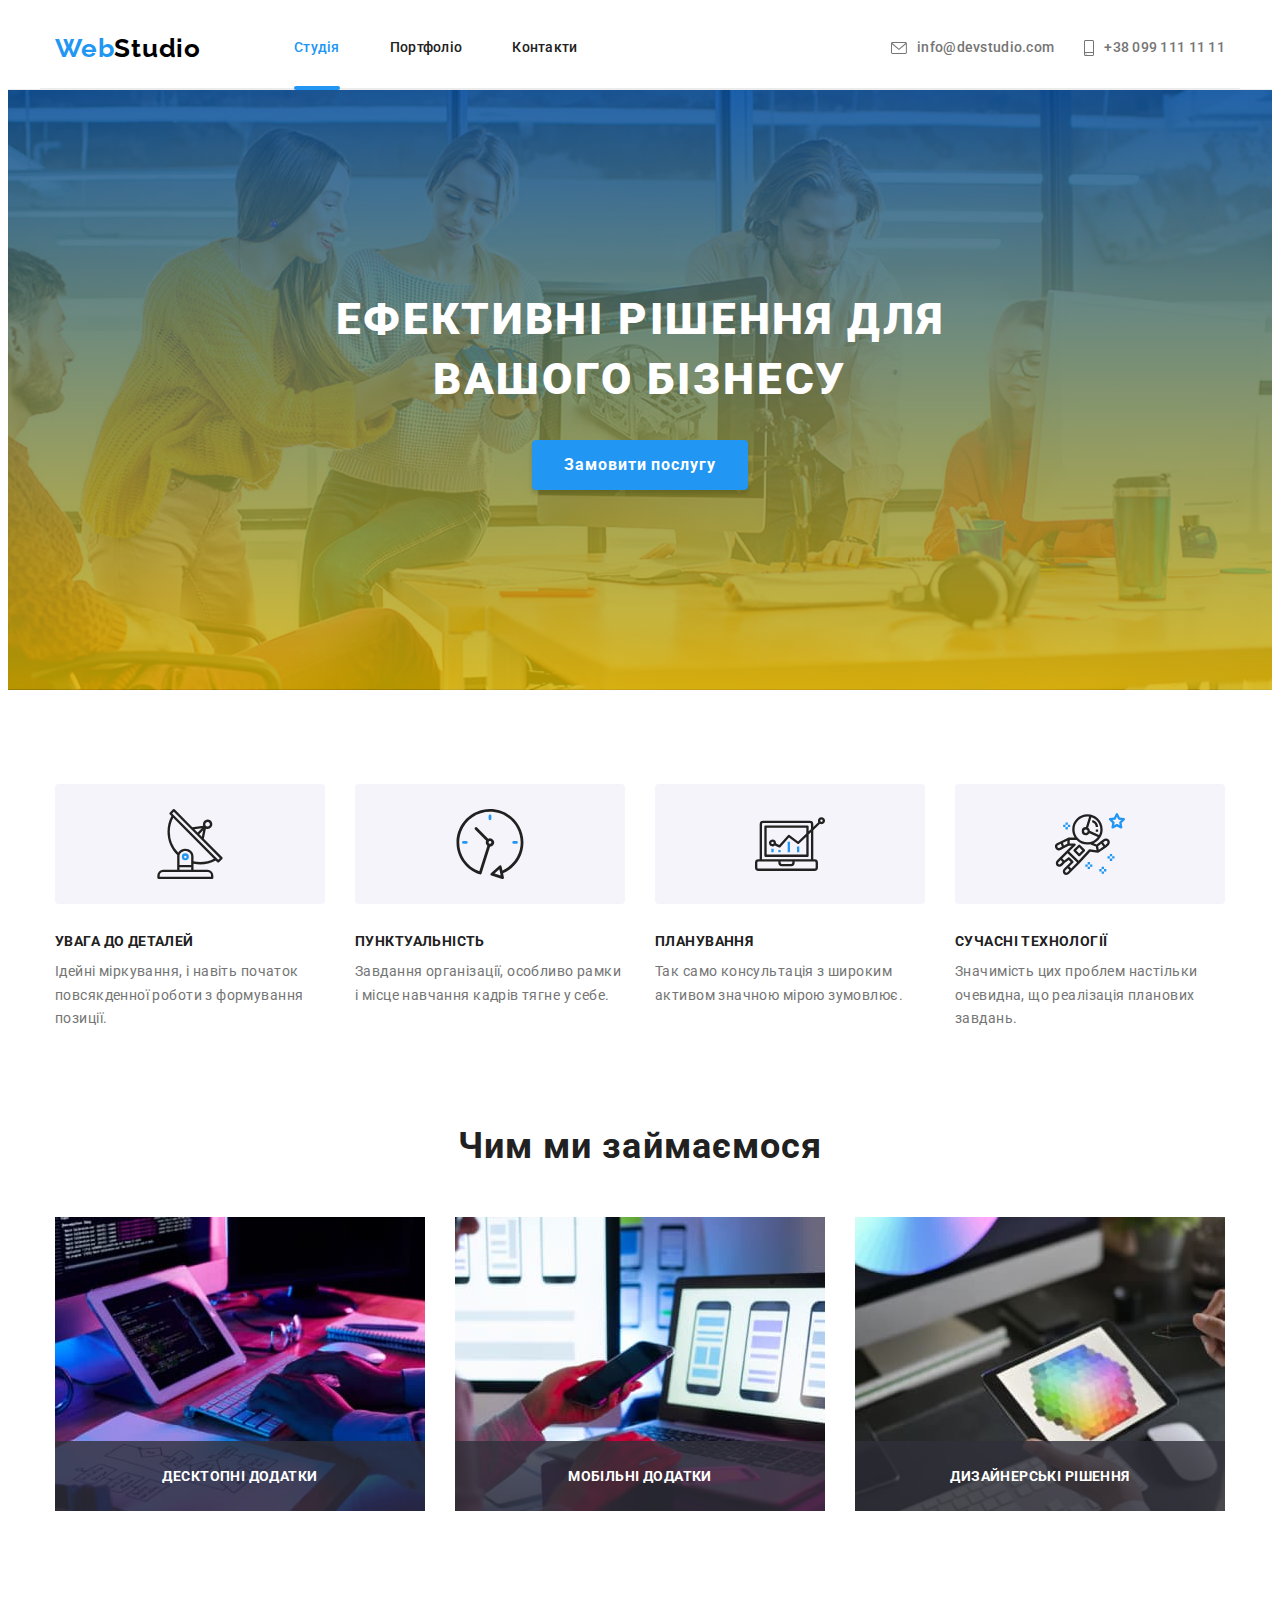
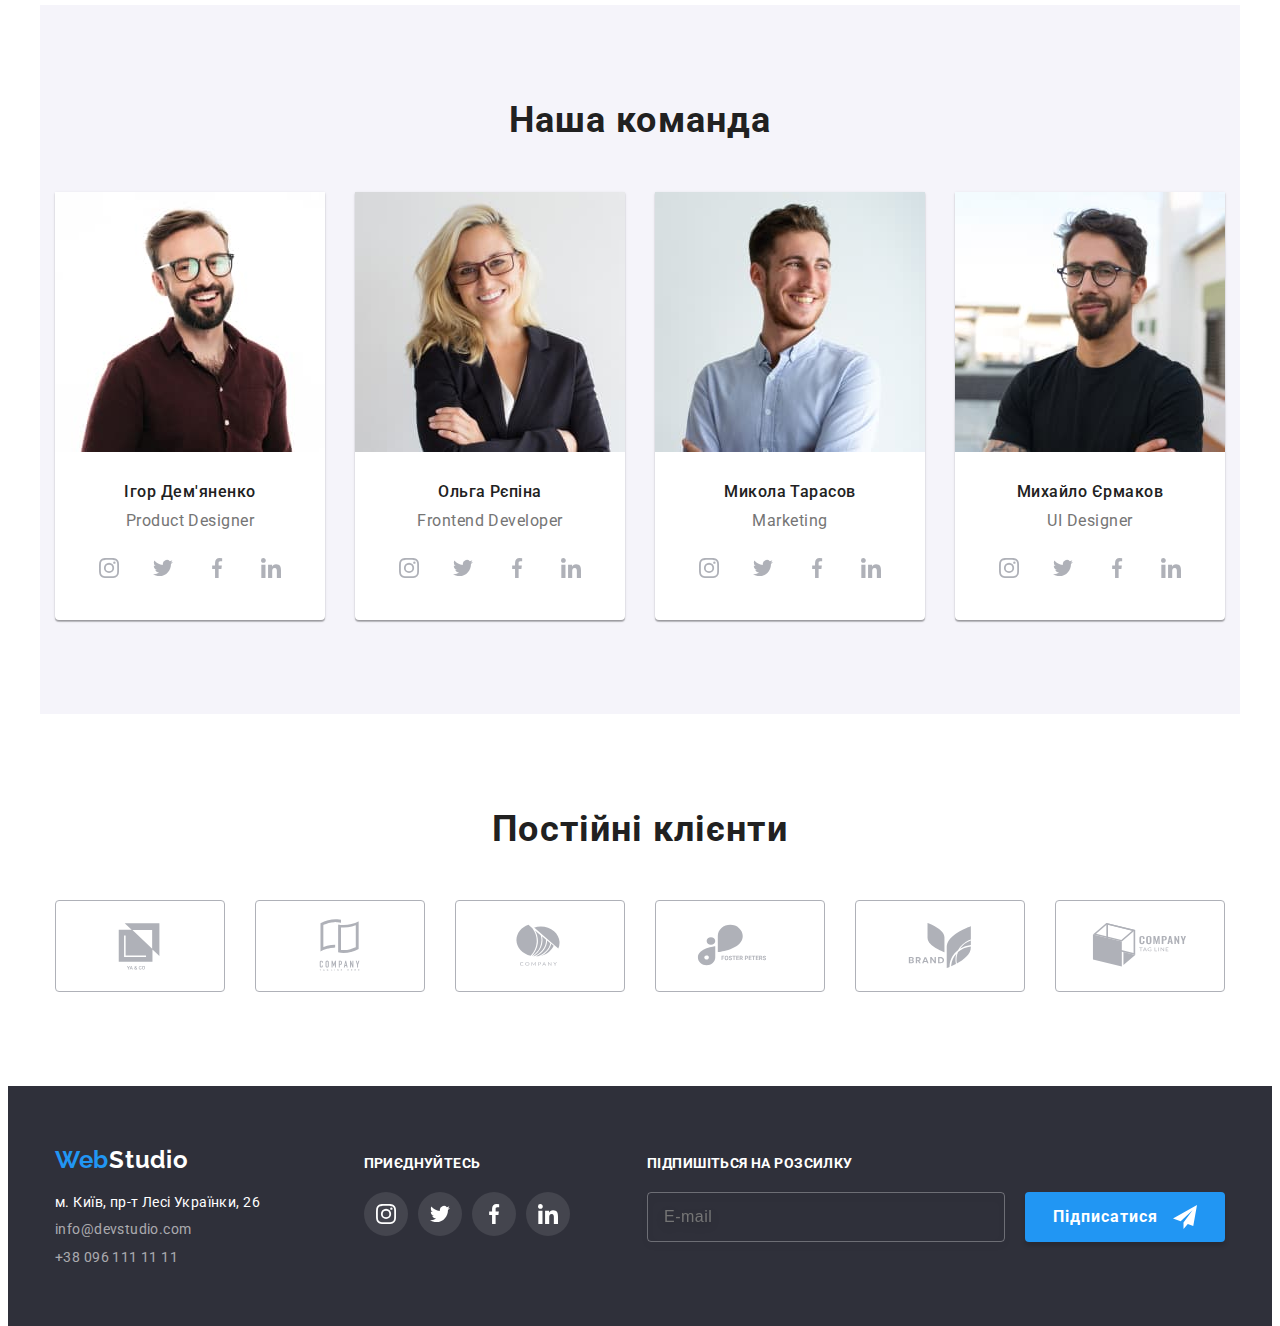
==== commit e152a745: "fix img" ====
--- a/index.html
+++ b/index.html
@@ -185,13 +185,22 @@
           <h2 class="title practice__title--bottom">Чим ми займаємося</h2>
           <ul class="practice__list">
             <li class="practice__item list">
-              <img
-                class="practice__img"
-                src="./images//studio/box-1-software-dev.jpg"
-                alt="Разработка
+              <picture>
+                <source
+                  srcset="
+                    ./images/studio/practice/box-1-software-dev-desk-1x.jpg 1x,
+                    ./images/studio/practice/box-1-software-dev-desk-2x.jpg 2x
+                  "
+                  media="(min-width: 1200px)"
+                />
+                <img
+                  class="practice__img"
+                  src="./images/studio/practice/box-1-software-dev.jpg"
+                  alt="Разработка
                 программного
                 обеспечения"
-              />
+                />
+              </picture>
               <div class="thumb__text">
                 <p class="pre-title practice__pre-title--position-center pre-title--color-white">
                   Десктопні додатки
@@ -199,12 +208,21 @@
               </div>
             </li>
             <li class="practice__item list">
-              <img
-                class="practice__img"
-                src="./images/studio/box-2-mobile-testing-app.jpg"
-                alt="Тестирование мобильных
+              <picture>
+                <source
+                  srcset="
+                    ./images/studio/practice/box-2-mobile-testing-app-desk-1x.jpg 1x,
+                    ./images/studio/practice/box-2-mobile-testing-app-desk-2x.jpg 2x
+                  "
+                  media="(min-width: 1200px)"
+                />
+                <img
+                  class="practice__img"
+                  src="./images/studio/practice/box-2-mobile-testing-app.jpg"
+                  alt="Тестирование мобильных
                 приложений"
-              />
+                />
+              </picture>
               <div class="thumb__text">
                 <p class="pre-title practice__pre-title--position-center pre-title--color-white">
                   Мобільні додатки
@@ -212,12 +230,21 @@
               </div>
             </li>
             <li class="practice__item list">
-              <img
-                class="practice__img"
-                src="./images/studio/box-3-working-with-color-effects.jpg"
-                alt="Работа с цветными
+              <picture>
+                <source
+                  srcset="
+                    ./images/studio/practice/box-3-working-with-color-effects-desk-1x.jpg 1x,
+                    ./images/studio/practice/box-3-working-with-color-effects-desk-2x.jpg 2x
+                  "
+                  media="(min-width: 1200px)"
+                />
+                <img
+                  class="practice__img"
+                  src="./images/studio/practice/box-3-working-with-color-effects.jpg"
+                  alt="Работа с цветными
                 эффектами"
-              />
+                />
+              </picture>
               <div class="thumb__text">
                 <p class="pre-title practice__pre-title--position-center pre-title--color-white">
                   Дизайнерські рішення
--- a/css/main.min.css
+++ b/css/main.min.css
@@ -1 +1 @@
-:root{--primary-font: "Roboto", sans-serif;--secondery-font: "Raleway", sans-serif;--primary-text-color: #212121;--logo-color-text: #000000;--secondery-text-color: #757575;--white-text-color: #ffffff;--accent-color: #2196f3;--button-color-accent: #188ce8;--button-color: #ffffff;--contact-color: rgba(255, 255, 255, 0.6);--hero-color-bg: #c4c4c4;--page-bg-color: #ffffff;--team-bg-color: #f5f4fa;--footer-bg-color: #2f303a;--border-color-white: #eeeeee;--button-filter-bg-color: #f5f4fa;--logo-accent-color: #00f8d0;--hedaer-line-color: #ececec;--feature-icon-bg-color: #f5f4fa;--modal-input-color-: #555555;--social-link-color: #afb1b8;--social-link-bg-color: rgba(255, 255, 255, 0.1);--gap-size: 30px;--transition-fill: fill 250ms cubic-bezier(0.4, 0, 0.2, 1);--transition-color: color 250ms cubic-bezier(0.4, 0, 0.2, 1);--transition-opacity: opacity 250ms cubic-bezier(0.4, 0, 0.2, 1);--transition-transform: transform 250ms cubic-bezier(0.4, 0, 0.2, 1);--transition-background-color: background-color 250ms cubic-bezier(0.4, 0, 0.2, 1);--transition-border: border 250ms cubic-bezier(0.4, 0, 0.2, 1);--transition-border-color: border-color 250ms cubic-bezier(0.4, 0, 0.2, 1);--transition-box-shadow: box-shadow 250ms cubic-bezier(0.4, 0, 0.2, 1)}.visually-hidden{position:absolute;width:1px;margin:-1px;border:0;padding:0;white-space:nowrap;clip-path:inset(100%);clip:rect(0 0 0 0);overflow:hidden;height:1px}html{scroll-behavior:smooth}body{background-color:var(--page-bg-color);color:var(--primary-text-color);font-family:var(--primary-font);max-height:100vh}.list{list-style:none;margin:0;padding:0}.link{text-decoration:none}*,*::before,*::after{box-sizing:border-box}h1,h2,h3,h4,h5,h6,p,ul{margin:0;padding:0}img{display:block}.logo{color:var(--logo-color-text);font-family:var(--secondery-font);font-weight:700;font-size:26px;line-height:1.19;letter-spacing:0.03em;transition:var(--transition-color)}.logo:hover,.logo:focus{color:var(--logo-accent-color);outline:rgba(0,0,0,0)}.logo__colorized{color:var(--accent-color);transition:var(--transition-color)}.logo:hover .logo__colorized,.logo:focus .logo__colorized,.footer__logo:hover .logo__colorized,.footer__logo:focus .logo__colorized{color:var(--logo-accent-color);outline:rgba(0,0,0,0)}.footer__logo{display:inline-block;padding:0;margin-bottom:20px;color:var(--white-text-color);font-weight:700;font-size:24px;line-height:1.17;letter-spacing:0.03em}.button{display:flex;align-items:center;justify-content:center;padding:10px 32px;min-width:200px;max-height:50px;border:none;border-radius:4px;box-shadow:0px 4px 4px rgba(0,0,0,.15);font-weight:700;font-size:16px;line-height:1.88;letter-spacing:0.06em;font-family:inherit;color:var(--button-color);background-color:var(--accent-color);cursor:pointer;transition:var(--transition-background-color)}.button:hover,.button:focus{background-color:var(--button-color-accent);outline:rgba(0,0,0,0)}.modal__button{margin-left:auto;margin-right:auto}.singup__button{justify-content:space-between;margin-left:auto;margin-right:auto;padding:10px 28px}.title{text-align:center;font-weight:700;font-size:36px;line-height:1.17;letter-spacing:0.03em;color:var(--primary-text-color)}.pre-title{font-weight:700;font-size:14px;line-height:1.14;letter-spacing:0.03em;text-transform:uppercase}.pre-title--color-black{color:var(--primary-text-color)}.pre-title--color-white{color:var(--white-text-color)}.social__list{display:flex;justify-content:center;align-items:center;flex-wrap:wrap;gap:10px}.social__link{display:flex;justify-content:center;align-items:center;width:44px;height:44px;border:0;border-radius:50%;transition:var(--transition-color),var(--transition-background-color);color:var(--social-link-color);background-color:var(--page-bg-color)}.social__link:hover,.social__link:focus{color:var(--button-color);background-color:var(--accent-color);outline:rgba(0,0,0,0)}.footer__social-link{color:var(--button-color);background-color:var(--social-link-bg-color)}.social__logo{fill:currentcolor}.section{align-items:center;max-width:1200px;margin-left:auto;margin-right:auto;padding-top:60px;padding-bottom:60px}@media screen and (min-width: 1200px){.section{padding-top:94px;padding-bottom:94px}}.section-no-padding{padding-top:0}.container{width:100%;margin-left:auto;margin-right:auto;padding-left:15px;padding-right:15px}@media screen and (min-width: 480px){.container{max-width:480px}}@media screen and (min-width: 768px){.container{max-width:768px}}@media screen and (min-width: 1200px){.container{max-width:1200px}}.backdrop{position:fixed;top:0;left:0;width:100%;height:100%;background-color:rgba(0,0,0,.2);transform:scale(1);transition:var(--transition-transform),var(--transition-opacity)}.backdrop.is-hidden{opacity:0;pointer-events:none;transform:scale(1);transition:var(--transition-transform),var(--transition-opacity)}.backdrop.is-hidden .modal__window{transform:scale(1) translate(-50%, -50%);transition:var(--transition-transform),var(--transition-opacity)}.modal__window{position:absolute;top:50%;left:50%;min-width:290px;padding:20px;background-color:var(--page-bg-color);box-shadow:0px 1px 3px rgba(0,0,0,.12),0px 1px 1px rgba(0,0,0,.14),0px 2px 1px rgba(0,0,0,.2);border-radius:4px;transform:translate(-50%, -50%)}@media screen and (min-width: 480px){.modal__window{min-width:450px;padding:40px}}@media screen and (min-width: 768px){.modal__window{padding:40px}}@media screen and (min-width: 1200px){.modal__window{width:528px;height:581px;padding:40px}}.modal__title{display:block;align-items:center;text-align:center;margin-bottom:12px;margin-left:auto;margin-right:auto;font-weight:700;font-size:15px;line-height:1;letter-spacing:0.03em;color:var(--primary-text-color)}@media screen and (min-width: 480px){.modal__title{font-weight:700;font-size:20px;line-height:1.5;letter-spacing:0.03em}}@media screen and (min-width: 1200px){.modal__title{font-weight:700;font-size:20px;line-height:1.15;letter-spacing:0.03em}}.modal__form{height:100%;width:100%}.modal__input{width:100%;height:40px;border-radius:4px;border:1px solid rgba(33,33,33,.2);padding:12px 12px 12px 42px;font-size:14px;line-height:1.14;letter-spacing:0.01em;color:var(--modal-input-color-);transition:var(--transition-border-color)}.modal__input:hover,.modal__input:focus{outline:rgba(0,0,0,0);border-color:var(--accent-color)}.modal__field:hover+.modal__input,.modal__field:focus+.modal__input{border-color:var(--accent-color)}.wrap{position:relative}.wrap__icon{position:absolute;left:12px;top:50%;transform:translatey(-50%);transition:var(--transition-fill)}.modal__input:hover+.wrap__icon,.modal__input:focus+.wrap__icon{fill:var(--accent-color)}.modal__label{display:block;margin-bottom:4px;padding:0;font-size:12px;line-height:1.17;letter-spacing:0.01em;color:var(--secondery-text-color)}.modal__field{margin-bottom:10px}.modal__field-text{margin-bottom:20px}.modal__text{width:100%;height:60px;padding:12px 16px;resize:none;border:1px solid rgba(33,33,33,.2);border-radius:4px;outline:rgba(0,0,0,0);font-size:14px;line-height:1.14;letter-spacing:0.01em;color:#757575;transition:var(--transition-border-color)}@media screen and (min-width: 480px){.modal__text{height:120px}}@media screen and (min-width: 768px){.modal__text{height:120px}}@media screen and (min-width: 1200px){.modal__text{height:120px}}.modal__text:focus,.modal__text:hover{border-color:var(--accent-color)}.modal__text::placeholder{color:rgba(117,117,117,.5)}.modal__label:focus .modal__text{border:1px solid var(--accent-color);outline:rgba(0,0,0,0);font-family:inherit;opacity:1}.modal__group{margin-bottom:30px}.check{display:flex;align-items:center;justify-content:center;gap:7px;font-size:8px;line-height:1.17;letter-spacing:0.03em;color:var(--secondery-text-color);margin:0;padding:0;transition:var(--transition-color)}@media screen and (min-width: 480px){.check{font-size:12px;line-height:1.17;letter-spacing:0.03em}}@media screen and (min-width: 768px){.check{font-size:12px;line-height:1.17;letter-spacing:0.03em}}@media screen and (min-width: 1200px){.check{font-size:14px;line-height:1.71;letter-spacing:0.03em}}.check .check__icon{display:inline-block;fill:rgba(0,0,0,0);transition:var(--transition-fill)}.check:checked+.check .check__icon{fill:var(--white-text-color);transition:var(--transition-fill)}.check .check__offer{position:relative;margin:0;padding:0;font-size:8px;line-height:1.17;letter-spacing:0.03em;color:var(--accent-color)}.check .check__offer::after{position:absolute;content:"";display:block;width:100%;height:1px;bottom:1px;background-color:var(--accent-color)}@media screen and (min-width: 768px){.check .check__offer::after{bottom:5px}}@media screen and (min-width: 1200px){.check .check__offer::after{bottom:4px}}@media screen and (min-width: 480px){.check .check__offer{font-size:12px;line-height:1.17;letter-spacing:0.03em}}@media screen and (min-width: 768px){.check .check__offer{font-size:12px;line-height:1.71;letter-spacing:0.03em}}@media screen and (min-width: 1200px){.check .check__offer{font-size:14px;line-height:1.71;letter-spacing:0.03em}}.check span{display:flex;align-items:center;justify-content:center;width:16px;height:15px;border:2px solid var(--primary-text-color);border-radius:2px;transition:var(--transition-color)}.check:checked+.check span{background-color:var(--accent-color);border-color:var(--accent-color)}.check:focus+.check span{border-color:var(--accent-color)}.check:hover+.check span{border-color:var(--accent-color)}.modal__close{display:flex;align-items:center;justify-content:center;position:absolute;top:8px;right:8px;padding:0;width:30px;height:30px;color:var(--logo-color-text);background-color:#fff;border:1px solid rgba(0,0,0,.1);transition:var(--transition-fill),var(--transition-border);border-radius:50%;cursor:pointer;outline:rgba(0,0,0,0)}.modal__close:hover,.modal__close:focus{fill:var(--accent-color);border:1px solid var(--accent-color)}.filter{display:flex;flex-wrap:wrap;max-width:100%;gap:8px;row-gap:15px;max-width:326px}@media screen and (min-width: 480px){.filter{max-width:326px}}@media screen and (min-width: 768px){.filter{justify-content:center;max-width:100%}}@media screen and (min-width: 1200px){.filter{justify-content:center;max-width:100%}}.filter--bottom{margin-bottom:50px}.filter__button{text-align:center;padding:6px 10px;border:none;border-radius:4px;font-weight:500;font-size:16px;line-height:1.63;letter-spacing:0.03em;color:var(--primary-text-color);background-color:var(--button-filter-bg-color);font-family:inherit;cursor:pointer;outline:rgba(0,0,0,0);transition:var(--transition-color),var(--transition-background-color),var(--transition-box-shadow)}@media screen and (min-width: 480px){.filter__button{padding:6px 22px}}@media screen and (min-width: 768px){.filter__button{padding:6px 22px}}@media screen and (min-width: 1200px){.filter__button{padding:6px 22px}}.filter__button:hover,.filter__button:focus{color:var(--button-color);background-color:var(--accent-color);box-shadow:0px 3px 1px rgba(0,0,0,.1),0px 1px 2px rgba(0,0,0,.08),0px 2px 2px rgba(0,0,0,.12)}.filter__button--curent-color{color:var(--button-color);background-color:var(--accent-color)}.overlay{position:relative;width:100%;height:100%;overflow:hidden}.overlay__hidden{position:absolute;top:0;left:0;width:100%;height:100%;padding:63px 24px;background-color:rgba(33,150,243,.9);transform:translatey(101%);transition:var(--transition-transform);color:var(--white-text-color);font-size:18px;line-height:1.56;letter-spacing:0.03em}.cards__link:hover .overlay__hidden,.cards__link:focus .overlay__hidden{transform:translatey(0)}.header{display:flex;align-items:center;min-height:60px;border-bottom:1px solid #ececec}.navigation{display:flex;flex-direction:row;align-items:center}.navigation__list{display:none}@media screen and (min-width: 768px){.navigation__list{display:flex;margin-left:87px;gap:50px}}@media screen and (min-width: 1200px){.navigation__list{display:flex;margin-left:93px;gap:50px}}.navigation__link{display:block;padding:32px 0;color:var(--primary-text-color);font-weight:500;font-size:14px;line-height:1.14;letter-spacing:0.02em;transition:var(--transition-color)}.navigation__link:hover,.navigation__link:focus{color:var(--accent-color)}.navigation__link.curent::after{position:absolute;content:"";height:4px;bottom:-2%;opacity:1;transform:scale(1);border-radius:2px}.navigation__link::after{position:absolute;content:"";display:block;width:100%;height:4px;bottom:-2%;background-color:var(--accent-color);border-radius:2px;opacity:0;transform:scale(0);transition:var(--transition-opacity),var(--transition-transform)}.navigation__link:hover::after,.navigation__link:focus::after{opacity:1;transform:scale(1)}.connect{display:none}@media screen and (min-width: 480px){.connect{display:none}}@media screen and (min-width: 768px){.connect{display:block;align-items:center}}@media screen and (min-width: 1200px){.connect{display:flex;align-items:center;gap:var(--gap-size)}}.heder__connect{margin-left:auto}.connect__link{display:flex;align-items:center;padding:5px 0;color:var(--secondery-text-color);transition:var(--transition-color)}.connect__link:hover,.connect__link:focus{color:var(--accent-color)}@media screen and (min-width: 768px){.connect__link{font-weight:500;font-size:12px;line-height:1.17;letter-spacing:0.02em}}@media screen and (min-width: 1200px){.connect__link{font-weight:500;font-size:14px;line-height:1.14;letter-spacing:0.02em}}.connect__icon{display:inline-block;fill:var(--secondery-text-color);margin-right:10px;transition:var(--transition-fill)}.connect__link:hover .connect__icon,.connect__link:focus .connect__icon{fill:var(--accent-color)}.menu-open{display:flex;padding:0;margin-left:auto;border:none;background-color:rgba(0,0,0,0);align-items:center}.menu-open:hover,.menu-open:focus{fill:var(--accent-color)}@media screen and (min-width: 768px){.menu-open{display:none}}@media screen and (min-width: 1200px){.menu-open{display:none}}.menu-icon--open{align-items:center}.mob-menu{position:fixed;z-index:1;background-color:#fff}.mob-menu.is-open{opacity:0;pointer-events:none;transform:translateX(100%);transition:var(--transition-transform),var(--transition-opacity)}@media screen and (min-width: 768px){.mob-menu{display:none}}@media screen and (min-width: 1200px){.mob-menu{display:none}}.menu-container{position:fixed;display:flex;flex-direction:column;justify-content:space-between;top:0;left:0;z-index:999;width:100vw;height:100vh;padding:48px;transition:var(--transition-transform),var(--transition-opacity)}@media screen and (min-width: 768px){.menu-container{display:none}}@media screen and (min-width: 1200px){.menu-container{display:none}}.menu-close{position:absolute;top:10px;right:15px;display:flex;padding:0;margin-left:auto;border:none;background-color:rgba(0,0,0,0)}.menu-close:hover,.menu-close:focus{fill:var(--accent-color)}@media screen and (min-width: 768px){.menu-close{display:none}}@media screen and (min-width: 1200px){.menu-close{display:none}}.content-menu{display:flex;flex-direction:column;height:100vw;justify-content:space-between}.navigation-menu__item+.navigation-menu__item{margin-top:32px}.navigation-menu__link{display:block;color:var(--primary-text-color);font-weight:500;font-size:40px;line-height:1.18;letter-spacing:0.02em;transition:var(--transition-color)}.navigation-menu__link:hover,.navigation-menu__link:focus{color:var(--accent-color)}.contacts-menu{display:block}.connect-menu{margin-bottom:64px}.connect-menu__item+.connect-menu__item{margin-top:32px;transition:var(--transition-color)}.connect-menu__item:hover,.connect-menu__item:focus{color:var(--accent-color)}.connect-menu__link{display:block;color:var(--primary-text-color);transition:var(--transition-color);font-weight:500;font-size:25px;line-height:1.18;letter-spacing:0.02em}.connect-menu__link--blue{color:var(--accent-color)}@media screen and (min-width: 480px){.connect-menu__link{font-weight:500;font-size:34px;line-height:1.18;letter-spacing:0.02em}}@media screen and (min-width: 768px){.connect-menu__link{display:none}}@media screen and (min-width: 1200px){.connect-menu__link{display:none}}.connect-menu__link:hover,.connect-menu__link:focus{color:var(--accent-color)}.social-menu__item{color:var(--accent-color)}.social-menu__list{display:flex;flex-direction:row;gap:10px}.social-menu__link{color:var(--accent-color);padding-right:10px;font-weight:500;font-size:11px;line-height:1.22;letter-spacing:0.02em;border-right:1px solid rgba(33,33,33,.2);transition:var(--transition-color)}@media screen and (min-width: 480px){.social-menu__link{color:var(--accent-color);font-weight:500;font-size:18px;line-height:1.22;letter-spacing:0.02em}}@media screen and (min-width: 768px){.social-menu__link{display:none}}@media screen and (min-width: 1200px){.social-menu__link{display:none}}.social-menu__link:hover,.social-menu__link:focus{color:var(--primary-text-color)}.navigation__item{position:relative}.curent{color:var(--accent-color)}.hero{text-align:center;padding:118px 30px}@media screen and (min-width: 480px){.hero{text-align:center;padding:118px 60px}}@media screen and (min-width: 768px){.hero{text-align:center;padding:118px 204px}}@media screen and (min-width: 1200px){.hero{text-align:center;padding:200px 252px}}.hero__title{display:inline-block;text-align:center;max-width:320px;margin-bottom:30px;color:var(--white-text-color);text-transform:uppercase;font-weight:900;font-size:20px;line-height:1.62;letter-spacing:0.06em}@media screen and (min-width: 480px){.hero__title{min-width:360px;font-weight:900;font-size:26px;line-height:1.62;letter-spacing:0.06em}}@media screen and (min-width: 768px){.hero__title{width:360px;font-weight:900;font-size:26px;line-height:1.62;letter-spacing:0.06em}}@media screen and (min-width: 1200px){.hero__title{min-width:696px;font-weight:900;font-size:44px;line-height:1.36;letter-spacing:0.06em}}.hero__button{margin:0 auto}.hero-bg-img{max-width:480px;max-height:400px;background-repeat:no-repeat;background-position:center;background-size:cover;background-color:var(--hero-color-bg);background-image:linear-gradient(rgba(0, 91, 187, 0.7), rgba(255, 213, 0, 0.7)),url(../images/studio/hero/hero-mobile.jpg)}@media(min-device-pixel-ratio: 2),(min-resolution: 192dpi),(min-resolution: 2dppx){.hero-bg-img{max-width:480px;max-height:400px;background-image:linear-gradient(rgba(0, 91, 187, 0.7), rgba(255, 213, 0, 0.7)),url(../images/studio/hero/hero-mobile-2x.jpg)}}@media screen and (min-width: 768px){.hero-bg-img{max-width:768px;background-image:linear-gradient(rgba(0, 91, 187, 0.7), rgba(255, 213, 0, 0.7)),url(../images/studio/hero/hero-tab.jpg)}}@media screen and (min-width: 768px)and (min-device-pixel-ratio: 2),screen and (min-width: 768px)and (min-resolution: 192dpi),screen and (min-width: 768px)and (min-resolution: 2dppx){.hero-bg-img{max-width:768px;background-image:linear-gradient(rgba(0, 91, 187, 0.7), rgba(255, 213, 0, 0.7)),url(../images/studio/hero/hero-tab-2x.jpg)}}@media screen and (min-width: 1200px){.hero-bg-img{max-width:1600px;max-height:600px;background-image:linear-gradient(rgba(0, 91, 187, 0.7), rgba(255, 213, 0, 0.7)),url(../images/studio/hero/hero-desktop.jpg)}}@media screen and (min-width: 1200px)and (min-device-pixel-ratio: 2),screen and (min-width: 1200px)and (min-resolution: 192dpi),screen and (min-width: 1200px)and (min-resolution: 2dppx){.hero-bg-img{max-width:1600px;max-height:600px;background-image:linear-gradient(rgba(0, 91, 187, 0.7), rgba(255, 213, 0, 0.7)),url(../images/studio/hero/hero-desktop-2x.jpg)}}.feature__list{display:flex;flex-wrap:wrap;justify-content:center;gap:var(--gap-size)}.feature__item{flex-basis:100%}@media screen and (min-width: 480px){.feature__item{text-align:center}}@media screen and (min-width: 768px){.feature__item{flex-basis:calc((100% - var(--gap-size))/2)}}@media screen and (min-width: 1200px){.feature__item{flex-basis:calc((100% - var(--gap-size)*3)/4)}}.feature__tumb{display:flex;justify-content:center;align-items:center;min-width:270px;height:120px;margin-bottom:30px;background-color:var(--feature-icon-bg-color);border-radius:4px}.pre-title--bottom{margin-bottom:10px;text-align:center}@media screen and (min-width: 768px){.pre-title--bottom{text-align:left}}.feature__text{color:var(--secondery-text-color);font-size:14px;line-height:1.71;letter-spacing:0.03em}@media screen and (min-width: 480px){.feature__text{text-align:left}}.practice{display:none}@media screen and (min-width: 1200px){.practice{display:inherit}}.practice__title--bottom{margin-bottom:50px}.practice__list{display:flex;flex-wrap:wrap;gap:var(--gap-size)}.practice__item{flex-basis:calc((100% - var(--gap-size)*2)/3);position:relative}.practice__item::before{position:absolute;content:"";display:flex;height:70px;width:100%;bottom:0;left:0;background-color:rgba(47,48,58,.8)}.thumb__text{position:absolute;bottom:27px;left:50%;transform:translate(-50%)}.practice__pre-title--position-center{text-align:center}.team{background-color:var(--team-bg-color)}.team__title--bottem{text-align:center;font-weight:700;font-size:28px;line-height:1.18;letter-spacing:0.03em;margin-bottom:30px}@media screen and (min-width: 1200px){.team__title--bottem{font-weight:700;font-size:36px;line-height:1.17;letter-spacing:0.03em;margin-bottom:50px}}.team__list{display:flex;flex-wrap:wrap;justify-content:center;gap:var(--gap-size)}.team__item{background-color:var(--page-bg-color);box-shadow:0px 1px 3px rgba(0,0,0,.12),0px 1px 1px rgba(0,0,0,.14),0px 2px 1px rgba(0,0,0,.2);border-radius:0px 0px 4px 4px;overflow:hidden;flex-basis:100%}@media screen and (min-width: 768px){.team__item{flex-basis:calc((100% - var(--gap-size))/2)}}@media screen and (min-width: 1200px){.team__item{flex-basis:calc((100% - var(--gap-size)*3)/4)}}.team__img{max-width:100%}@media screen and (min-width: 480px){.team__img{max-width:450px}}@media screen and (min-width: 768px){.team__img{min-width:354px}}@media screen and (min-width: 1200px){.team__img{min-width:270px}}.team__thumb{padding:30px 0 24px;max-width:100%}@media screen and (min-width: 480px){.team__thumb{max-width:450px}}@media screen and (min-width: 768px){.team__thumb{max-width:100%}}@media screen and (min-width: 1200px){.team__thumb{max-width:100%;padding:30px 0}}.team__employee{margin-bottom:10px;text-align:center;font-weight:500;font-size:16px;line-height:1.19;letter-spacing:0.03em}.team__text{margin-bottom:16px;text-align:center;color:var(--secondery-text-color);font-size:16px;line-height:1.19;letter-spacing:0.03em}.clients__title--bottom{margin-bottom:30px;font-weight:700;font-size:28px;line-height:1.18;letter-spacing:0.03em}@media screen and (min-width: 1200px){.clients__title--bottom{margin-bottom:50px;font-weight:700;font-size:36px;line-height:1.17;letter-spacing:0.03em}}.company{display:flex;flex-wrap:wrap;justify-content:center;gap:var(--gap-size)}.company__item{flex-basis:calc((100% - var(--gap-size))/2)}@media screen and (min-width: 768px){.company__item{flex-basis:calc((100% - var(--gap-size)*2)/3)}}@media screen and (min-width: 1200px){.company__item{flex-basis:calc((100% - var(--gap-size)*5)/6)}}.company__link{display:flex;justify-content:center;align-items:center;outline:rgba(0,0,0,0);min-height:92px;color:var(--social-link-color);background-color:var(--page-bg-color);border:1px solid var(--social-link-color);border-radius:4px;transition:var(--transition-border),var(--transition-color)}.company__link:hover,.company__link:focus{border:1px solid var(--accent-color);color:var(--accent-color)}.company__logo{fill:currentColor;transition:var(--transition-fill)}.clients-list-item:hover .company__logo,.clients-list-item:focus .company__logo{fill:var(--accent-color)}.footer{padding-top:60px;padding-bottom:60px;background-color:var(--footer-bg-color)}.footer__container{display:flex;flex-direction:column;text-align:center;gap:60px}@media screen and (min-width: 480px){.footer__container{align-items:center}}@media screen and (min-width: 768px){.footer__container{display:flex;flex-wrap:wrap;justify-content:space-around;align-items:baseline;flex-direction:row}}@media screen and (min-width: 1200px){.footer__container{display:flex;align-items:baseline;flex-direction:row;gap:0}}@media screen and (min-width: 480px){.footer__adress{min-width:231px}}@media screen and (min-width: 1200px){.footer__adress{text-align:left}}.address__text{display:block;margin-bottom:8px;color:var(--white-text-color);font-size:14px;line-height:1.17;letter-spacing:0.03em;font-style:normal;transition:var(--transition-color)}@media screen and (min-width: 1200px){.address__text{margin-bottom:9px}}.address__text:hover,.address__text:focus{color:var(--accent-color)}.contact__list:not(:last-child){margin-bottom:8px}@media screen and (min-width: 1200px){.contact__list:not(:last-child){margin-bottom:9px}}.contact__item{color:var(--contact-color);font-size:14px;line-height:1.17;letter-spacing:0.03em;font-style:normal;transition:var(--transition-color)}.contact__item:hover,.contact__item:focus{color:var(--accent-color)}@media screen and (min-width: 1200px){.footer__thumb{margin-left:auto}}.footer__pre-title_bottom{margin-bottom:20px}@media screen and (min-width: 1200px){.footer__pre-title_bottom{text-align:left}}.singup__area{display:flex;flex-wrap:wrap;gap:12px}@media screen and (min-width: 480px){.singup__area{margin-left:auto;align-items:center;margin:auto}}@media screen and (min-width: 768px){.singup__area{gap:20px}}.singup__email{min-width:100%;display:flex;align-items:center;height:50px;padding:15px 16px;outline:rgba(0,0,0,0);border:1px solid rgba(255,255,255,.3);border-radius:4px;font-size:16px;line-height:1.25;letter-spacing:0.03em;color:rgba(255,255,255,.6);background-color:rgba(0,0,0,0);filter:drop-shadow(0px 4px 4px rgba(0, 0, 0, 0.15));transition:var(--transition-border-color)}@media screen and (min-width: 1200px){.singup__email{min-width:358px}}.singup__email:hover,.singup__email:focus{border-color:var(--accent-color)}.singup__email:not(:placeholder-shown):required:invalid{border-color:rgba(180,0,0,.5)}.singup__button-svg{margin-left:10px;fill:var(--button-color)}.portfolio{background-color:var(--page-bg-color)}.cards__list{display:flex;flex-wrap:wrap;gap:var(--gap-size)}@media screen and (min-width: 480px){.cards__list{justify-content:center}}.cards__item{background-color:var(--page-bg-color);flex-basis:100%}@media screen and (min-width: 480px){.cards__item{flex-basis:100%}}@media screen and (min-width: 768px){.cards__item{flex-basis:calc((100% - var(--gap-size))/2)}}@media screen and (min-width: 1200px){.cards__item{flex-basis:calc((100% - var(--gap-size)*2)/3)}}.cards-img{max-width:100%}@media screen and (min-width: 480px){.cards-img{min-width:450px}}@media screen and (min-width: 768px){.cards-img{min-width:354px}}@media screen and (min-width: 1200px){.cards-img{min-width:370px}}.cards__link{display:block;color:var(--primary-text-color);cursor:pointer;transition:var(--transition-box-shadow)}.cards__link:hover,.cards__link:focus{box-shadow:0px 1px 1px rgba(0,0,0,.12),0px 4px 4px rgba(0,0,0,.06),1px 4px 6px rgba(0,0,0,.16);outline:rgba(0,0,0,0)}.cards__info{max-width:100%;min-height:100%}@media screen and (min-width: 480px){.cards__info{padding:20px 24px;border-width:0 1px 1px;border-style:solid;border-color:var(--border-color-white);border-top:0;max-width:100%;min-height:100%}}@media screen and (min-width: 768px){.cards__info{padding:20px 24px;border-width:0 1px 1px;border-style:solid;border-color:var(--border-color-white);border-top:0;max-width:100%;min-height:146px}}@media screen and (min-width: 1200px){.cards__info{padding:20px 24px;border-width:0 1px 1px;border-style:solid;border-color:var(--border-color-white);border-top:0;max-width:100%;min-height:100%}}.cards__title{margin-bottom:4px;font-weight:700;font-size:18px;line-height:2;letter-spacing:0.06em}.cards__text{font-size:16px;line-height:1.88;letter-spacing:0.03em;color:var(--secondery-text-color)}/*# sourceMappingURL=main.min.css.map */+:root{--primary-font: "Roboto", sans-serif;--secondery-font: "Raleway", sans-serif;--primary-text-color: #212121;--logo-color-text: #000000;--secondery-text-color: #757575;--white-text-color: #ffffff;--accent-color: #2196f3;--button-color-accent: #188ce8;--button-color: #ffffff;--contact-color: rgba(255, 255, 255, 0.6);--hero-color-bg: #c4c4c4;--page-bg-color: #ffffff;--team-bg-color: #f5f4fa;--footer-bg-color: #2f303a;--border-color-white: #eeeeee;--button-filter-bg-color: #f5f4fa;--logo-accent-color: #00f8d0;--hedaer-line-color: #ececec;--feature-icon-bg-color: #f5f4fa;--modal-input-color-: #555555;--social-link-color: #afb1b8;--social-link-bg-color: rgba(255, 255, 255, 0.1);--gap-size: 30px;--transition-fill: fill 250ms cubic-bezier(0.4, 0, 0.2, 1);--transition-color: color 250ms cubic-bezier(0.4, 0, 0.2, 1);--transition-opacity: opacity 250ms cubic-bezier(0.4, 0, 0.2, 1);--transition-transform: transform 250ms cubic-bezier(0.4, 0, 0.2, 1);--transition-background-color: background-color 250ms cubic-bezier(0.4, 0, 0.2, 1);--transition-border: border 250ms cubic-bezier(0.4, 0, 0.2, 1);--transition-border-color: border-color 250ms cubic-bezier(0.4, 0, 0.2, 1);--transition-box-shadow: box-shadow 250ms cubic-bezier(0.4, 0, 0.2, 1)}.visually-hidden{position:absolute;width:1px;margin:-1px;border:0;padding:0;white-space:nowrap;clip-path:inset(100%);clip:rect(0 0 0 0);overflow:hidden;height:1px}html{scroll-behavior:smooth}body{background-color:var(--page-bg-color);color:var(--primary-text-color);font-family:var(--primary-font);max-height:100vh}.list{list-style:none;margin:0;padding:0}.link{text-decoration:none}*,*::before,*::after{box-sizing:border-box}h1,h2,h3,h4,h5,h6,p,ul{margin:0;padding:0}img{display:block}.logo{color:var(--logo-color-text);font-family:var(--secondery-font);font-weight:700;font-size:26px;line-height:1.19;letter-spacing:0.03em;transition:var(--transition-color)}.logo:hover,.logo:focus{color:var(--logo-accent-color);outline:rgba(0,0,0,0)}.logo__colorized{color:var(--accent-color);transition:var(--transition-color)}.logo:hover .logo__colorized,.logo:focus .logo__colorized,.footer__logo:hover .logo__colorized,.footer__logo:focus .logo__colorized{color:var(--logo-accent-color);outline:rgba(0,0,0,0)}.footer__logo{display:inline-block;padding:0;margin-bottom:20px;color:var(--white-text-color);font-weight:700;font-size:24px;line-height:1.17;letter-spacing:0.03em}.button{display:flex;align-items:center;justify-content:center;padding:10px 32px;min-width:200px;max-height:50px;border:none;border-radius:4px;box-shadow:0px 4px 4px rgba(0,0,0,.15);font-weight:700;font-size:16px;line-height:1.88;letter-spacing:0.06em;font-family:inherit;color:var(--button-color);background-color:var(--accent-color);cursor:pointer;transition:var(--transition-background-color)}.button:hover,.button:focus{background-color:var(--button-color-accent);outline:rgba(0,0,0,0)}.modal__button{margin-left:auto;margin-right:auto}.singup__button{justify-content:space-between;margin-left:auto;margin-right:auto;padding:10px 28px}.title{text-align:center;font-weight:700;font-size:36px;line-height:1.17;letter-spacing:0.03em;color:var(--primary-text-color)}.pre-title{font-weight:700;font-size:14px;line-height:1.14;letter-spacing:0.03em;text-transform:uppercase}.pre-title--color-black{color:var(--primary-text-color)}.pre-title--color-white{color:var(--white-text-color)}.social__list{display:flex;justify-content:center;align-items:center;flex-wrap:wrap;gap:10px}.social__link{display:flex;justify-content:center;align-items:center;width:44px;height:44px;border:0;border-radius:50%;transition:var(--transition-color),var(--transition-background-color);color:var(--social-link-color);background-color:var(--page-bg-color)}.social__link:hover,.social__link:focus{color:var(--button-color);background-color:var(--accent-color);outline:rgba(0,0,0,0)}.footer__social-link{color:var(--button-color);background-color:var(--social-link-bg-color)}.social__logo{fill:currentcolor}.section{align-items:center;max-width:1200px;margin-left:auto;margin-right:auto;padding-top:60px;padding-bottom:60px}@media screen and (min-width: 1200px){.section{padding-top:94px;padding-bottom:94px}}.section-no-padding{padding-top:0}.container{width:100%;margin-left:auto;margin-right:auto;padding-left:15px;padding-right:15px}@media screen and (min-width: 480px){.container{max-width:480px}}@media screen and (min-width: 768px){.container{max-width:768px}}@media screen and (min-width: 1200px){.container{max-width:1200px}}.backdrop{position:fixed;top:0;left:0;width:100%;height:100%;background-color:rgba(0,0,0,.2);transform:scale(1);transition:var(--transition-transform),var(--transition-opacity)}.backdrop.is-hidden{opacity:0;pointer-events:none;transform:scale(1);transition:var(--transition-transform),var(--transition-opacity)}.backdrop.is-hidden .modal__window{transform:scale(1) translate(-50%, -50%);transition:var(--transition-transform),var(--transition-opacity)}.modal__window{position:absolute;top:50%;left:50%;min-width:290px;padding:20px;background-color:var(--page-bg-color);box-shadow:0px 1px 3px rgba(0,0,0,.12),0px 1px 1px rgba(0,0,0,.14),0px 2px 1px rgba(0,0,0,.2);border-radius:4px;transform:translate(-50%, -50%)}@media screen and (min-width: 480px){.modal__window{min-width:450px;padding:40px}}@media screen and (min-width: 768px){.modal__window{padding:40px}}@media screen and (min-width: 1200px){.modal__window{width:528px;height:581px;padding:40px}}.modal__title{display:block;align-items:center;text-align:center;margin-bottom:12px;margin-left:auto;margin-right:auto;font-weight:700;font-size:15px;line-height:1;letter-spacing:0.03em;color:var(--primary-text-color)}@media screen and (min-width: 480px){.modal__title{font-weight:700;font-size:20px;line-height:1.5;letter-spacing:0.03em}}@media screen and (min-width: 1200px){.modal__title{font-weight:700;font-size:20px;line-height:1.15;letter-spacing:0.03em}}.modal__form{height:100%;width:100%}.modal__input{width:100%;height:40px;border-radius:4px;border:1px solid rgba(33,33,33,.2);padding:12px 12px 12px 42px;font-size:14px;line-height:1.14;letter-spacing:0.01em;color:var(--modal-input-color-);transition:var(--transition-border-color)}.modal__input:hover,.modal__input:focus{outline:rgba(0,0,0,0);border-color:var(--accent-color)}.modal__field:hover+.modal__input,.modal__field:focus+.modal__input{border-color:var(--accent-color)}.wrap{position:relative}.wrap__icon{position:absolute;left:12px;top:50%;transform:translatey(-50%);transition:var(--transition-fill)}.modal__input:hover+.wrap__icon,.modal__input:focus+.wrap__icon{fill:var(--accent-color)}.modal__label{display:block;margin-bottom:4px;padding:0;font-size:12px;line-height:1.17;letter-spacing:0.01em;color:var(--secondery-text-color)}.modal__field{margin-bottom:10px}.modal__field-text{margin-bottom:20px}.modal__text{width:100%;height:60px;padding:12px 16px;resize:none;border:1px solid rgba(33,33,33,.2);border-radius:4px;outline:rgba(0,0,0,0);font-size:14px;line-height:1.14;letter-spacing:0.01em;color:#757575;transition:var(--transition-border-color)}@media screen and (min-width: 480px){.modal__text{height:120px}}@media screen and (min-width: 768px){.modal__text{height:120px}}@media screen and (min-width: 1200px){.modal__text{height:120px}}.modal__text:focus,.modal__text:hover{border-color:var(--accent-color)}.modal__text::placeholder{color:rgba(117,117,117,.5)}.modal__label:focus .modal__text{border:1px solid var(--accent-color);outline:rgba(0,0,0,0);font-family:inherit;opacity:1}.modal__group{margin-bottom:30px}.check{display:flex;align-items:center;justify-content:center;gap:7px;font-size:8px;line-height:1.17;letter-spacing:0.03em;color:var(--secondery-text-color);margin:0;padding:0;transition:var(--transition-color)}@media screen and (min-width: 480px){.check{font-size:12px;line-height:1.17;letter-spacing:0.03em}}@media screen and (min-width: 768px){.check{font-size:12px;line-height:1.17;letter-spacing:0.03em}}@media screen and (min-width: 1200px){.check{font-size:14px;line-height:1.71;letter-spacing:0.03em}}.check .check__icon{display:inline-block;fill:rgba(0,0,0,0);transition:var(--transition-fill)}.check:checked+.check .check__icon{fill:var(--white-text-color);transition:var(--transition-fill)}.check .check__offer{position:relative;margin:0;padding:0;font-size:8px;line-height:1.17;letter-spacing:0.03em;color:var(--accent-color)}.check .check__offer::after{position:absolute;content:"";display:block;width:100%;height:1px;bottom:1px;background-color:var(--accent-color)}@media screen and (min-width: 768px){.check .check__offer::after{bottom:5px}}@media screen and (min-width: 1200px){.check .check__offer::after{bottom:4px}}@media screen and (min-width: 480px){.check .check__offer{font-size:12px;line-height:1.17;letter-spacing:0.03em}}@media screen and (min-width: 768px){.check .check__offer{font-size:12px;line-height:1.71;letter-spacing:0.03em}}@media screen and (min-width: 1200px){.check .check__offer{font-size:14px;line-height:1.71;letter-spacing:0.03em}}.check span{display:flex;align-items:center;justify-content:center;width:16px;height:15px;border:2px solid var(--primary-text-color);border-radius:2px;transition:var(--transition-color)}.check:checked+.check span{background-color:var(--accent-color);border-color:var(--accent-color)}.check:focus+.check span{border-color:var(--accent-color)}.check:hover+.check span{border-color:var(--accent-color)}.modal__close{display:flex;align-items:center;justify-content:center;position:absolute;top:8px;right:8px;padding:0;width:30px;height:30px;color:var(--logo-color-text);background-color:#fff;border:1px solid rgba(0,0,0,.1);transition:var(--transition-fill),var(--transition-border);border-radius:50%;cursor:pointer;outline:rgba(0,0,0,0)}.modal__close:hover,.modal__close:focus{fill:var(--accent-color);border:1px solid var(--accent-color)}.filter{display:flex;flex-wrap:wrap;max-width:100%;gap:8px;row-gap:15px;max-width:326px}@media screen and (min-width: 480px){.filter{max-width:326px}}@media screen and (min-width: 768px){.filter{justify-content:center;max-width:100%}}@media screen and (min-width: 1200px){.filter{justify-content:center;max-width:100%}}.filter--bottom{margin-bottom:50px}.filter__button{text-align:center;padding:6px 10px;border:none;border-radius:4px;font-weight:500;font-size:16px;line-height:1.63;letter-spacing:0.03em;color:var(--primary-text-color);background-color:var(--button-filter-bg-color);font-family:inherit;cursor:pointer;outline:rgba(0,0,0,0);transition:var(--transition-color),var(--transition-background-color),var(--transition-box-shadow)}@media screen and (min-width: 480px){.filter__button{padding:6px 22px}}@media screen and (min-width: 768px){.filter__button{padding:6px 22px}}@media screen and (min-width: 1200px){.filter__button{padding:6px 22px}}.filter__button:hover,.filter__button:focus{color:var(--button-color);background-color:var(--accent-color);box-shadow:0px 3px 1px rgba(0,0,0,.1),0px 1px 2px rgba(0,0,0,.08),0px 2px 2px rgba(0,0,0,.12)}.filter__button--curent-color{color:var(--button-color);background-color:var(--accent-color)}.overlay{position:relative;width:100%;height:100%;overflow:hidden}.overlay__hidden{position:absolute;top:0;left:0;width:100%;height:100%;padding:63px 24px;background-color:rgba(33,150,243,.9);transform:translatey(101%);transition:var(--transition-transform);color:var(--white-text-color);font-size:18px;line-height:1.56;letter-spacing:0.03em}.cards__link:hover .overlay__hidden,.cards__link:focus .overlay__hidden{transform:translatey(0)}.header{display:flex;align-items:center;min-height:60px;border-bottom:1px solid #ececec}.navigation{display:flex;flex-direction:row;align-items:center}.navigation__list{display:none}@media screen and (min-width: 768px){.navigation__list{display:flex;margin-left:87px;gap:50px}}@media screen and (min-width: 1200px){.navigation__list{display:flex;margin-left:93px;gap:50px}}.navigation__link{display:block;padding:32px 0;color:var(--primary-text-color);font-weight:500;font-size:14px;line-height:1.14;letter-spacing:0.02em;transition:var(--transition-color)}.navigation__link:hover,.navigation__link:focus{color:var(--accent-color)}.navigation__link.curent::after{position:absolute;content:"";height:4px;bottom:-2%;opacity:1;transform:scale(1);border-radius:2px}.navigation__link::after{position:absolute;content:"";display:block;width:100%;height:4px;bottom:-2%;background-color:var(--accent-color);border-radius:2px;opacity:0;transform:scale(0);transition:var(--transition-opacity),var(--transition-transform)}.navigation__link:hover::after,.navigation__link:focus::after{opacity:1;transform:scale(1)}.connect{display:none}@media screen and (min-width: 480px){.connect{display:none}}@media screen and (min-width: 768px){.connect{display:block;align-items:center}}@media screen and (min-width: 1200px){.connect{display:flex;align-items:center;gap:var(--gap-size)}}.heder__connect{margin-left:auto}.connect__link{display:flex;align-items:center;padding:5px 0;color:var(--secondery-text-color);transition:var(--transition-color)}.connect__link:hover,.connect__link:focus{color:var(--accent-color)}@media screen and (min-width: 768px){.connect__link{font-weight:500;font-size:12px;line-height:1.17;letter-spacing:0.02em}}@media screen and (min-width: 1200px){.connect__link{font-weight:500;font-size:14px;line-height:1.14;letter-spacing:0.02em}}.connect__icon{display:inline-block;fill:var(--secondery-text-color);margin-right:10px;transition:var(--transition-fill)}.connect__link:hover .connect__icon,.connect__link:focus .connect__icon{fill:var(--accent-color)}.menu-open{display:flex;padding:0;margin-left:auto;border:none;background-color:rgba(0,0,0,0);align-items:center}.menu-open:hover,.menu-open:focus{fill:var(--accent-color)}@media screen and (min-width: 768px){.menu-open{display:none}}@media screen and (min-width: 1200px){.menu-open{display:none}}.menu-icon--open{align-items:center}.mob-menu{position:fixed;z-index:1;background-color:#fff}.mob-menu.is-open{opacity:0;pointer-events:none;transform:translateX(100%);transition:var(--transition-transform),var(--transition-opacity)}@media screen and (min-width: 768px){.mob-menu{display:none}}@media screen and (min-width: 1200px){.mob-menu{display:none}}.menu-container{position:fixed;display:flex;flex-direction:column;justify-content:space-between;top:0;left:0;z-index:999;width:100vw;height:100vh;padding:48px;transition:var(--transition-transform),var(--transition-opacity)}@media screen and (min-width: 768px){.menu-container{display:none}}@media screen and (min-width: 1200px){.menu-container{display:none}}.menu-close{position:absolute;top:10px;right:15px;display:flex;padding:0;margin-left:auto;border:none;background-color:rgba(0,0,0,0)}.menu-close:hover,.menu-close:focus{fill:var(--accent-color)}@media screen and (min-width: 768px){.menu-close{display:none}}@media screen and (min-width: 1200px){.menu-close{display:none}}.content-menu{display:flex;flex-direction:column;height:100vw;justify-content:space-between}.navigation-menu__item+.navigation-menu__item{margin-top:32px}.navigation-menu__link{display:block;color:var(--primary-text-color);font-weight:500;font-size:40px;line-height:1.18;letter-spacing:0.02em;transition:var(--transition-color)}.navigation-menu__link:hover,.navigation-menu__link:focus{color:var(--accent-color)}.contacts-menu{display:block}.connect-menu{margin-bottom:64px}.connect-menu__item+.connect-menu__item{margin-top:32px;transition:var(--transition-color)}.connect-menu__item:hover,.connect-menu__item:focus{color:var(--accent-color)}.connect-menu__link{display:block;color:var(--primary-text-color);transition:var(--transition-color);font-weight:500;font-size:25px;line-height:1.18;letter-spacing:0.02em}.connect-menu__link--blue{color:var(--accent-color)}@media screen and (min-width: 480px){.connect-menu__link{font-weight:500;font-size:34px;line-height:1.18;letter-spacing:0.02em}}@media screen and (min-width: 768px){.connect-menu__link{display:none}}@media screen and (min-width: 1200px){.connect-menu__link{display:none}}.connect-menu__link:hover,.connect-menu__link:focus{color:var(--accent-color)}.social-menu__item{color:var(--accent-color)}.social-menu__list{display:flex;flex-direction:row;gap:10px}.social-menu__link{color:var(--accent-color);padding-right:10px;font-weight:500;font-size:11px;line-height:1.22;letter-spacing:0.02em;border-right:1px solid rgba(33,33,33,.2);transition:var(--transition-color)}@media screen and (min-width: 480px){.social-menu__link{color:var(--accent-color);font-weight:500;font-size:18px;line-height:1.22;letter-spacing:0.02em}}@media screen and (min-width: 768px){.social-menu__link{display:none}}@media screen and (min-width: 1200px){.social-menu__link{display:none}}.social-menu__link:hover,.social-menu__link:focus{color:var(--primary-text-color)}.navigation__item{position:relative}.curent{color:var(--accent-color)}.hero{text-align:center;padding:118px 30px}@media screen and (min-width: 480px){.hero{text-align:center;padding:118px 60px}}@media screen and (min-width: 768px){.hero{text-align:center;padding:118px 204px}}@media screen and (min-width: 1200px){.hero{text-align:center;padding:200px 252px}}.hero__title{display:inline-block;text-align:center;max-width:320px;margin-bottom:30px;color:var(--white-text-color);text-transform:uppercase;font-weight:900;font-size:20px;line-height:1.62;letter-spacing:0.06em}@media screen and (min-width: 480px){.hero__title{min-width:360px;font-weight:900;font-size:26px;line-height:1.62;letter-spacing:0.06em}}@media screen and (min-width: 768px){.hero__title{width:360px;font-weight:900;font-size:26px;line-height:1.62;letter-spacing:0.06em}}@media screen and (min-width: 1200px){.hero__title{min-width:696px;font-weight:900;font-size:44px;line-height:1.36;letter-spacing:0.06em}}.hero__button{margin:0 auto}.hero-bg-img{max-width:480px;max-height:400px;background-repeat:no-repeat;background-position:center;background-size:cover;background-color:var(--hero-color-bg);background-image:linear-gradient(rgba(0, 91, 187, 0.7), rgba(255, 213, 0, 0.7)),url(../images/studio/hero/hero-mobile.jpg)}@media(min-device-pixel-ratio: 2),(min-resolution: 192dpi),(min-resolution: 2dppx){.hero-bg-img{max-width:480px;max-height:400px;background-image:linear-gradient(rgba(0, 91, 187, 0.7), rgba(255, 213, 0, 0.7)),url(../images/studio/hero/hero-mobile-2x.jpg)}}@media screen and (min-width: 768px){.hero-bg-img{max-width:768px;background-image:linear-gradient(rgba(0, 91, 187, 0.7), rgba(255, 213, 0, 0.7)),url(../images/studio/hero/hero-tab.jpg)}}@media screen and (min-width: 768px)and (min-device-pixel-ratio: 2),screen and (min-width: 768px)and (min-resolution: 192dpi),screen and (min-width: 768px)and (min-resolution: 2dppx){.hero-bg-img{max-width:768px;background-image:linear-gradient(rgba(0, 91, 187, 0.7), rgba(255, 213, 0, 0.7)),url(../images/studio/hero/hero-tab-2x.jpg)}}@media screen and (min-width: 1200px){.hero-bg-img{max-width:1600px;max-height:600px;background-image:linear-gradient(rgba(0, 91, 187, 0.7), rgba(255, 213, 0, 0.7)),url(../images/studio/hero/hero-desktop.jpg)}}@media screen and (min-width: 1200px)and (min-device-pixel-ratio: 2),screen and (min-width: 1200px)and (min-resolution: 192dpi),screen and (min-width: 1200px)and (min-resolution: 2dppx){.hero-bg-img{max-width:1600px;max-height:600px;background-image:linear-gradient(rgba(0, 91, 187, 0.7), rgba(255, 213, 0, 0.7)),url(../images/studio/hero/hero-desktop-2x.jpg)}}.feature__list{display:flex;flex-wrap:wrap;justify-content:center;gap:var(--gap-size)}.feature__item{flex-basis:100%}@media screen and (min-width: 480px){.feature__item{text-align:center}}@media screen and (min-width: 768px){.feature__item{flex-basis:calc((100% - var(--gap-size))/2)}}@media screen and (min-width: 1200px){.feature__item{flex-basis:calc((100% - var(--gap-size)*3)/4)}}.feature__tumb{display:flex;justify-content:center;align-items:center;min-width:270px;height:120px;margin-bottom:30px;background-color:var(--feature-icon-bg-color);border-radius:4px}.pre-title--bottom{margin-bottom:10px;text-align:center}@media screen and (min-width: 768px){.pre-title--bottom{text-align:left}}.feature__text{color:var(--secondery-text-color);font-size:14px;line-height:1.71;letter-spacing:0.03em}@media screen and (min-width: 480px){.feature__text{text-align:left}}.practice{display:none}@media screen and (min-width: 1200px){.practice{display:inherit}}.practice__title--bottom{margin-bottom:50px}.practice__list{display:flex;flex-wrap:wrap;gap:var(--gap-size)}.practice__item{flex-basis:calc((100% - var(--gap-size)*2)/3);position:relative}.practice__item::before{position:absolute;content:"";display:flex;height:70px;width:100%;bottom:0;left:0;background-color:rgba(47,48,58,.8)}.thumb__text{position:absolute;bottom:27px;left:50%;transform:translate(-50%)}.practice__pre-title--position-center{text-align:center}.team{background-color:var(--team-bg-color)}.team__title--bottem{text-align:center;font-weight:700;font-size:28px;line-height:1.18;letter-spacing:0.03em;margin-bottom:30px}@media screen and (min-width: 1200px){.team__title--bottem{font-weight:700;font-size:36px;line-height:1.17;letter-spacing:0.03em;margin-bottom:50px}}.team__list{display:flex;flex-wrap:wrap;justify-content:center;gap:var(--gap-size)}.team__item{background-color:var(--page-bg-color);box-shadow:0px 1px 3px rgba(0,0,0,.12),0px 1px 1px rgba(0,0,0,.14),0px 2px 1px rgba(0,0,0,.2);border-radius:0px 0px 4px 4px;overflow:hidden;flex-basis:100%}@media screen and (min-width: 768px){.team__item{flex-basis:calc((100% - var(--gap-size))/2)}}@media screen and (min-width: 1200px){.team__item{flex-basis:calc((100% - var(--gap-size)*3)/4)}}.team__img{max-width:100%}@media screen and (min-width: 480px){.team__img{max-width:450px}}@media screen and (min-width: 768px){.team__img{min-width:354px}}@media screen and (min-width: 1200px){.team__img{min-width:270px}}.team__thumb{padding:30px 0 24px;max-width:100%}@media screen and (min-width: 480px){.team__thumb{max-width:450px}}@media screen and (min-width: 768px){.team__thumb{max-width:100%}}@media screen and (min-width: 1200px){.team__thumb{max-width:100%;padding:30px 0}}.team__employee{margin-bottom:10px;text-align:center;font-weight:500;font-size:16px;line-height:1.19;letter-spacing:0.03em}.team__text{margin-bottom:16px;text-align:center;color:var(--secondery-text-color);font-size:16px;line-height:1.19;letter-spacing:0.03em}.clients__title--bottom{margin-bottom:30px;font-weight:700;font-size:28px;line-height:1.18;letter-spacing:0.03em}@media screen and (min-width: 1200px){.clients__title--bottom{margin-bottom:50px;font-weight:700;font-size:36px;line-height:1.17;letter-spacing:0.03em}}.company{display:flex;flex-wrap:wrap;justify-content:center;gap:var(--gap-size)}.company__item{flex-basis:calc((100% - var(--gap-size))/2)}@media screen and (min-width: 768px){.company__item{flex-basis:calc((100% - var(--gap-size)*2)/3)}}@media screen and (min-width: 1200px){.company__item{flex-basis:calc((100% - var(--gap-size)*5)/6)}}.company__link{display:flex;justify-content:center;align-items:center;outline:rgba(0,0,0,0);min-height:92px;color:var(--social-link-color);background-color:var(--page-bg-color);border:1px solid var(--social-link-color);border-radius:4px;transition:var(--transition-border),var(--transition-color)}.company__link:hover,.company__link:focus{border:1px solid var(--accent-color);color:var(--accent-color)}.company__logo{fill:currentColor;transition:var(--transition-fill)}.clients-list-item:hover .company__logo,.clients-list-item:focus .company__logo{fill:var(--accent-color)}.footer{padding-top:60px;padding-bottom:60px;background-color:var(--footer-bg-color)}.footer__container{display:flex;flex-direction:column;text-align:center;gap:60px}@media screen and (min-width: 480px){.footer__container{align-items:center}}@media screen and (min-width: 768px){.footer__container{display:flex;flex-wrap:wrap;justify-content:space-around;align-items:baseline;flex-direction:row}}@media screen and (min-width: 1200px){.footer__container{display:flex;align-items:baseline;flex-direction:row;gap:0}}@media screen and (min-width: 480px){.footer__adress{min-width:231px}}@media screen and (min-width: 1200px){.footer__adress{text-align:left}}.address__text{display:block;margin-bottom:8px;color:var(--white-text-color);font-size:14px;line-height:1.17;letter-spacing:0.03em;font-style:normal;transition:var(--transition-color)}@media screen and (min-width: 1200px){.address__text{margin-bottom:9px}}.address__text:hover,.address__text:focus{color:var(--accent-color)}.contact__list:not(:last-child){margin-bottom:8px}@media screen and (min-width: 1200px){.contact__list:not(:last-child){margin-bottom:9px}}.contact__item{color:var(--contact-color);font-size:14px;line-height:1.17;letter-spacing:0.03em;font-style:normal;transition:var(--transition-color)}.contact__item:hover,.contact__item:focus{color:var(--accent-color)}@media screen and (min-width: 1200px){.footer__thumb{margin-left:auto}}.footer__pre-title_bottom{margin-bottom:20px}@media screen and (min-width: 1200px){.footer__pre-title_bottom{text-align:left}}.singup__area{display:flex;flex-wrap:wrap;gap:12px}@media screen and (min-width: 480px){.singup__area{margin-left:auto;align-items:center;margin:auto}}@media screen and (min-width: 768px){.singup__area{gap:20px}}.singup__email{min-width:100%;display:flex;align-items:center;height:50px;padding:15px 16px;outline:rgba(0,0,0,0);border:1px solid rgba(255,255,255,.3);border-radius:4px;font-size:16px;line-height:1.25;letter-spacing:0.03em;color:rgba(255,255,255,.6);background-color:rgba(0,0,0,0);filter:drop-shadow(0px 4px 4px rgba(0, 0, 0, 0.15));transition:var(--transition-border-color)}@media screen and (min-width: 1200px){.singup__email{min-width:358px}}.singup__email:hover,.singup__email:focus{border-color:var(--accent-color)}.singup__email:not(:placeholder-shown):required:invalid{border-color:rgba(180,0,0,.5)}.singup__button-svg{margin-left:10px;fill:var(--button-color)}.portfolio{background-color:var(--page-bg-color)}.cards__list{display:flex;flex-wrap:wrap;gap:var(--gap-size)}.cards__item{background-color:var(--page-bg-color);flex-basis:100%}@media screen and (min-width: 480px){.cards__item{flex-basis:100%}}@media screen and (min-width: 768px){.cards__item{flex-basis:calc((100% - var(--gap-size))/2)}}@media screen and (min-width: 1200px){.cards__item{flex-basis:calc((100% - var(--gap-size)*2)/3)}}.cards-img{max-width:100%}@media screen and (min-width: 480px){.cards-img{min-width:450px}}@media screen and (min-width: 768px){.cards-img{min-width:354px}}@media screen and (min-width: 1200px){.cards-img{min-width:370px}}.cards__link{display:block;color:var(--primary-text-color);cursor:pointer;transition:var(--transition-box-shadow)}.cards__link:hover,.cards__link:focus{box-shadow:0px 1px 1px rgba(0,0,0,.12),0px 4px 4px rgba(0,0,0,.06),1px 4px 6px rgba(0,0,0,.16);outline:rgba(0,0,0,0)}.cards__info{max-width:100%;min-height:100%}@media screen and (min-width: 480px){.cards__info{padding:20px 24px;border-width:0 1px 1px;border-style:solid;border-color:var(--border-color-white);border-top:0;max-width:100%;min-height:100%}}@media screen and (min-width: 768px){.cards__info{padding:20px 24px;border-width:0 1px 1px;border-style:solid;border-color:var(--border-color-white);border-top:0;max-width:100%;min-height:146px}}@media screen and (min-width: 1200px){.cards__info{padding:20px 24px;border-width:0 1px 1px;border-style:solid;border-color:var(--border-color-white);border-top:0;max-width:100%;min-height:100%}}.cards__title{margin-bottom:4px;font-weight:700;font-size:18px;line-height:2;letter-spacing:0.06em}.cards__text{font-size:16px;line-height:1.88;letter-spacing:0.03em;color:var(--secondery-text-color)}/*# sourceMappingURL=main.min.css.map */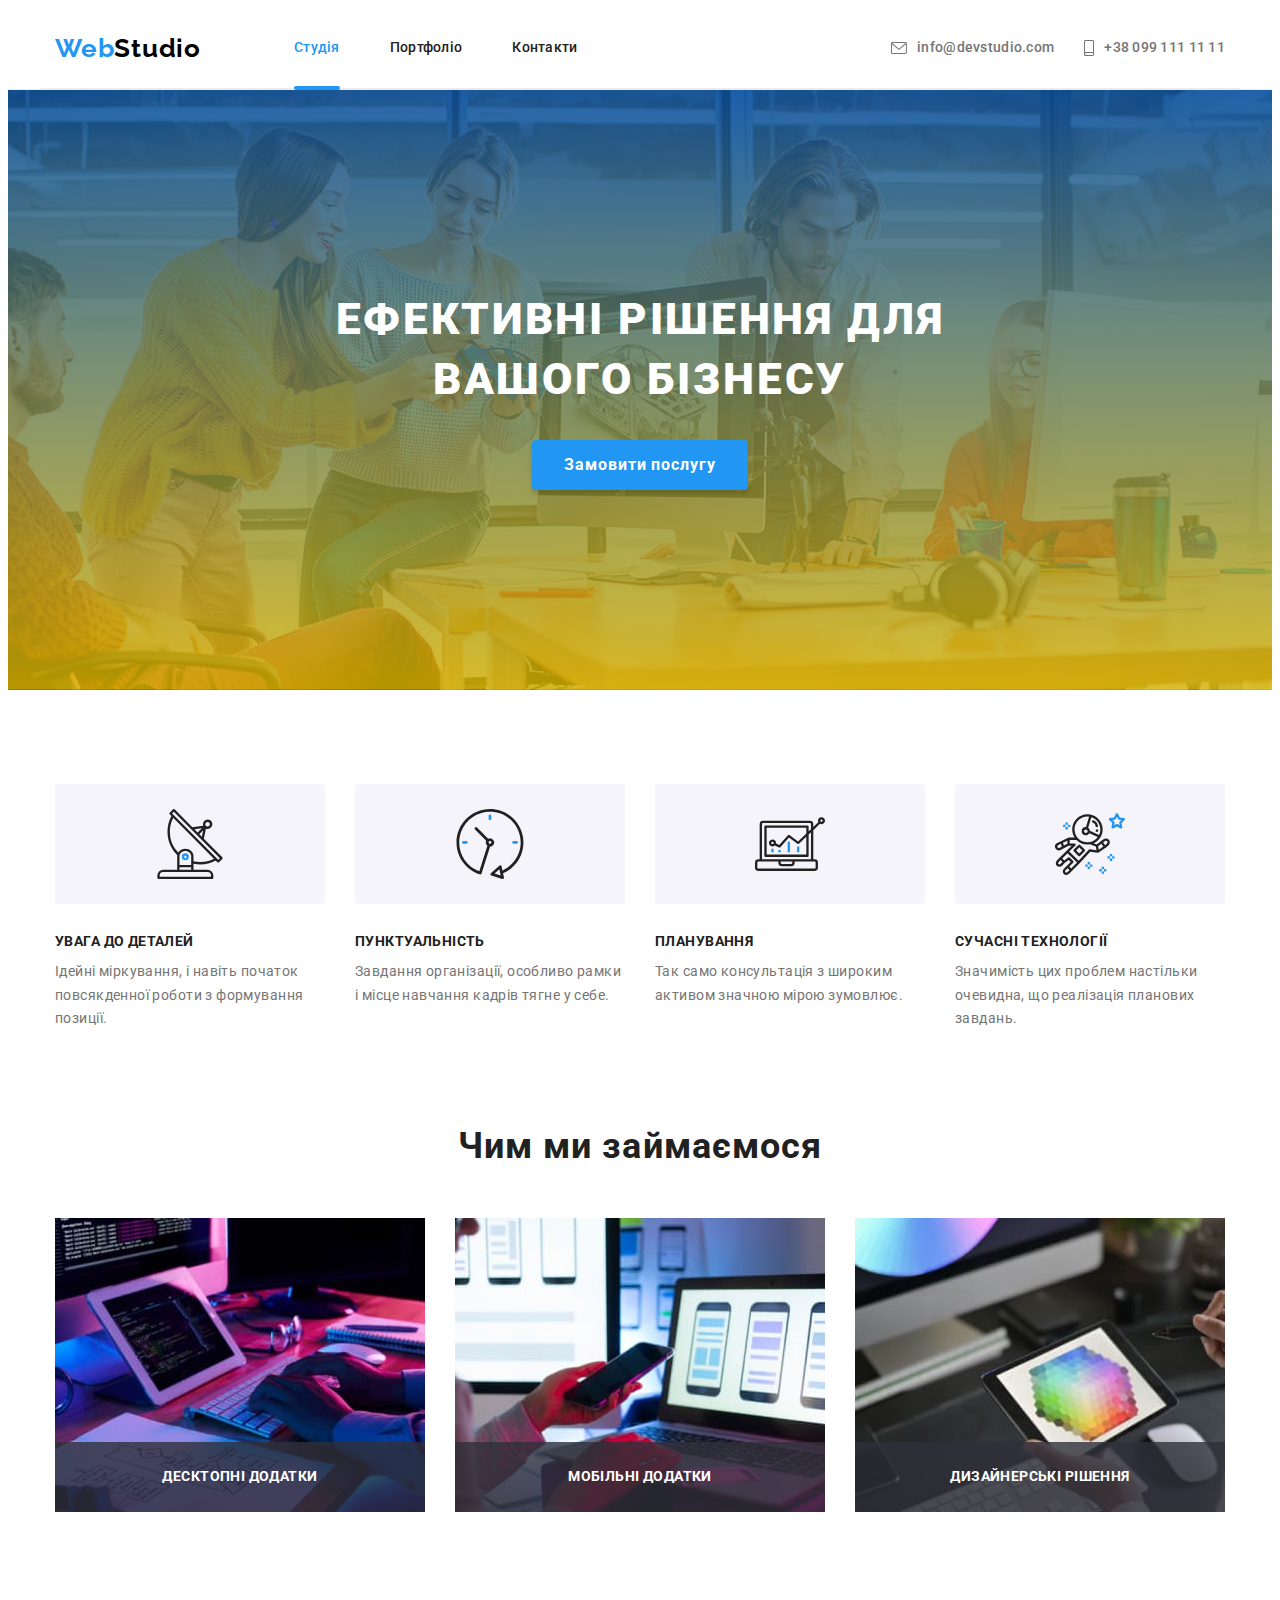
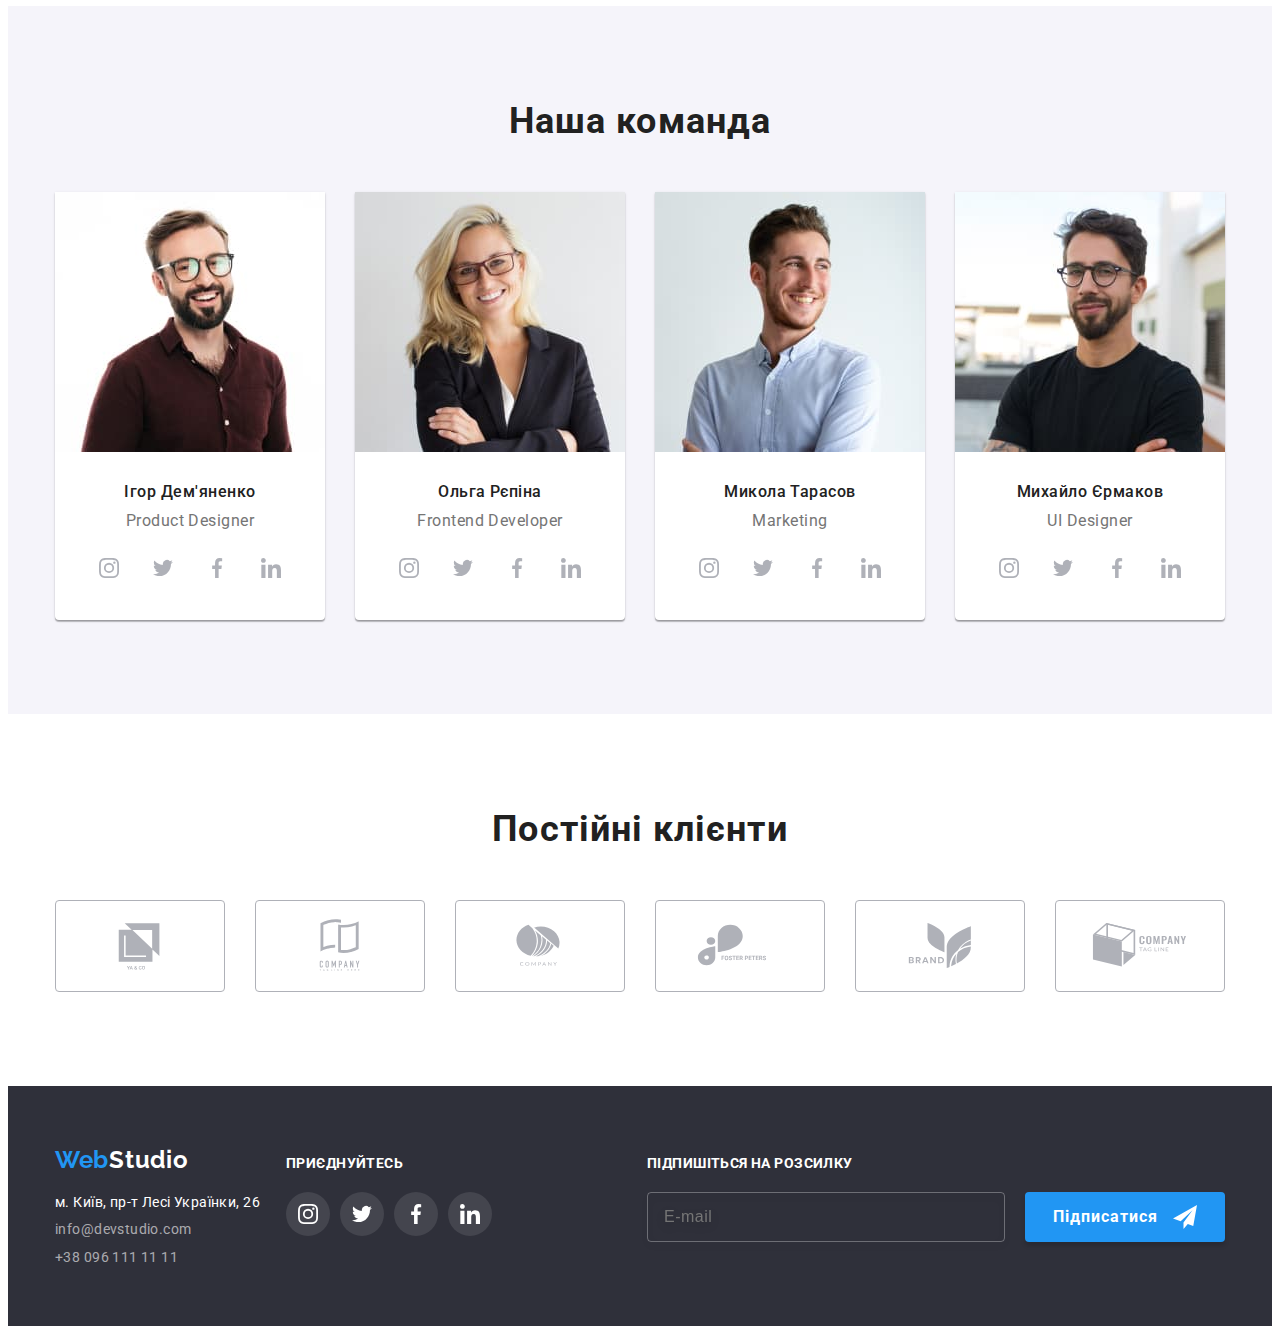
==== commit 8b1dde3d: "fix" ====
--- a/index.html
+++ b/index.html
@@ -70,7 +70,6 @@
           </svg>
         </button>
       </div>
-
       <div class="mob-menu menu-container is-open">
         <button class="menu-close" type="button">
           <svg class="menu-icons" width="40px" height="40px">
@@ -80,7 +79,6 @@
             ></use>
           </svg>
         </button>
-
         <nav class="navigation-menu">
           <ul class="navigation-menu__list list">
             <li class="navigation-menu__item">
@@ -565,63 +563,65 @@
     </main>
     <footer class="footer" id="contacts">
       <div class="footer__container container">
-        <div class="footer__adress">
-          <a class="logo footer__logo link" lang="en" href="./index.html">
-            <span class="logo__colorized">Web</span>Studio</a
-          >
-          <address class="address">
-            <a
-              href="https://goo.gl/maps/itKT2zHpiUgYm2Sh7"
-              target="_blank"
-              rel="noreferrer noopener nofollow"
-              class="address__text link"
+        <div class="footer__container">
+          <div class="footer__adress">
+            <a class="logo footer__logo link" lang="en" href="./index.html">
+              <span class="logo__colorized">Web</span>Studio</a
             >
-              м. Київ, пр-т Лесі Українки, 26
-            </a>
-            <ul class="contact list">
-              <li class="contact__list link">
-                <a class="contact__item link" href="mailto:info@devstudio.com"
-                  >info@devstudio.com</a
-                >
+            <address class="address">
+              <a
+                href="https://goo.gl/maps/itKT2zHpiUgYm2Sh7"
+                target="_blank"
+                rel="noreferrer noopener nofollow"
+                class="address__text link"
+              >
+                м. Київ, пр-т Лесі Українки, 26
+              </a>
+              <ul class="contact list">
+                <li class="contact__list link">
+                  <a class="contact__item link" href="mailto:info@devstudio.com"
+                    >info@devstudio.com</a
+                  >
+                </li>
+                <li class="contact__list link">
+                  <a class="contact__item link" href="tel:+380961111111">+38 096 111 11 11</a>
+                </li>
+              </ul>
+            </address>
+          </div>
+          <div class="footer__thumb">
+            <p class="footer__pre-title_bottom pre-title pre-title--color-white">Приєднуйтесь</p>
+            <ul class="social__list list">
+              <li class="social__item">
+                <a href="./" class="social__link footer__social-link">
+                  <svg class="social__logo" width="20" height="20">
+                    <use href="./images/studio/svg/sprint.svg#icon-1-instagram"></use>
+                  </svg>
+                </a>
               </li>
-              <li class="contact__list link">
-                <a class="contact__item link" href="tel:+380961111111">+38 096 111 11 11</a>
+              <li class="social__item">
+                <a href="./" class="social__link footer__social-link">
+                  <svg class="social__logo" width="20" height="20">
+                    <use href="./images/studio/svg/sprint.svg#icon-2-twitter"></use>
+                  </svg>
+                </a>
+              </li>
+              <li class="social__item">
+                <a href="./" class="social__link footer__social-link">
+                  <svg class="social__logo" width="20" height="20">
+                    <use href="./images/studio/svg/sprint.svg#icon-3-facebook"></use>
+                  </svg>
+                </a>
+              </li>
+              <li class="social__item">
+                <a href="./" class="social__link footer__social-link">
+                  <svg class="social__logo" width="20" height="20">
+                    <use href="./images/studio/svg/sprint.svg#icon-04-linkedin"></use>
+                  </svg>
+                </a>
               </li>
             </ul>
-          </address>
-        </div>
-        <div class="footer__thumb">
-          <p class="footer__pre-title_bottom pre-title pre-title--color-white">Приєднуйтесь</p>
-          <ul class="social__list list">
-            <li class="social__item">
-              <a href="./" class="social__link footer__social-link">
-                <svg class="social__logo" width="20" height="20">
-                  <use href="./images/studio/svg/sprint.svg#icon-1-instagram"></use>
-                </svg>
-              </a>
-            </li>
-            <li class="social__item">
-              <a href="./" class="social__link footer__social-link">
-                <svg class="social__logo" width="20" height="20">
-                  <use href="./images/studio/svg/sprint.svg#icon-2-twitter"></use>
-                </svg>
-              </a>
-            </li>
-            <li class="social__item">
-              <a href="./" class="social__link footer__social-link">
-                <svg class="social__logo" width="20" height="20">
-                  <use href="./images/studio/svg/sprint.svg#icon-3-facebook"></use>
-                </svg>
-              </a>
-            </li>
-            <li class="social__item">
-              <a href="./" class="social__link footer__social-link">
-                <svg class="social__logo" width="20" height="20">
-                  <use href="./images/studio/svg/sprint.svg#icon-04-linkedin"></use>
-                </svg>
-              </a>
-            </li>
-          </ul>
+          </div>
         </div>
         <div class="footer__thumb">
           <p class="footer__pre-title_bottom pre-title pre-title--color-white">
--- a/css/main.min.css
+++ b/css/main.min.css
@@ -1 +1 @@
-:root{--primary-font: "Roboto", sans-serif;--secondery-font: "Raleway", sans-serif;--primary-text-color: #212121;--logo-color-text: #000000;--secondery-text-color: #757575;--white-text-color: #ffffff;--accent-color: #2196f3;--button-color-accent: #188ce8;--button-color: #ffffff;--contact-color: rgba(255, 255, 255, 0.6);--hero-color-bg: #c4c4c4;--page-bg-color: #ffffff;--team-bg-color: #f5f4fa;--footer-bg-color: #2f303a;--border-color-white: #eeeeee;--button-filter-bg-color: #f5f4fa;--logo-accent-color: #00f8d0;--hedaer-line-color: #ececec;--feature-icon-bg-color: #f5f4fa;--modal-input-color-: #555555;--social-link-color: #afb1b8;--social-link-bg-color: rgba(255, 255, 255, 0.1);--gap-size: 30px;--transition-fill: fill 250ms cubic-bezier(0.4, 0, 0.2, 1);--transition-color: color 250ms cubic-bezier(0.4, 0, 0.2, 1);--transition-opacity: opacity 250ms cubic-bezier(0.4, 0, 0.2, 1);--transition-transform: transform 250ms cubic-bezier(0.4, 0, 0.2, 1);--transition-background-color: background-color 250ms cubic-bezier(0.4, 0, 0.2, 1);--transition-border: border 250ms cubic-bezier(0.4, 0, 0.2, 1);--transition-border-color: border-color 250ms cubic-bezier(0.4, 0, 0.2, 1);--transition-box-shadow: box-shadow 250ms cubic-bezier(0.4, 0, 0.2, 1)}.visually-hidden{position:absolute;width:1px;margin:-1px;border:0;padding:0;white-space:nowrap;clip-path:inset(100%);clip:rect(0 0 0 0);overflow:hidden;height:1px}html{scroll-behavior:smooth}body{background-color:var(--page-bg-color);color:var(--primary-text-color);font-family:var(--primary-font);max-height:100vh}.list{list-style:none;margin:0;padding:0}.link{text-decoration:none}*,*::before,*::after{box-sizing:border-box}h1,h2,h3,h4,h5,h6,p,ul{margin:0;padding:0}img{display:block}.logo{color:var(--logo-color-text);font-family:var(--secondery-font);font-weight:700;font-size:26px;line-height:1.19;letter-spacing:0.03em;transition:var(--transition-color)}.logo:hover,.logo:focus{color:var(--logo-accent-color);outline:rgba(0,0,0,0)}.logo__colorized{color:var(--accent-color);transition:var(--transition-color)}.logo:hover .logo__colorized,.logo:focus .logo__colorized,.footer__logo:hover .logo__colorized,.footer__logo:focus .logo__colorized{color:var(--logo-accent-color);outline:rgba(0,0,0,0)}.footer__logo{display:inline-block;padding:0;margin-bottom:20px;color:var(--white-text-color);font-weight:700;font-size:24px;line-height:1.17;letter-spacing:0.03em}.button{display:flex;align-items:center;justify-content:center;padding:10px 32px;min-width:200px;max-height:50px;border:none;border-radius:4px;box-shadow:0px 4px 4px rgba(0,0,0,.15);font-weight:700;font-size:16px;line-height:1.88;letter-spacing:0.06em;font-family:inherit;color:var(--button-color);background-color:var(--accent-color);cursor:pointer;transition:var(--transition-background-color)}.button:hover,.button:focus{background-color:var(--button-color-accent);outline:rgba(0,0,0,0)}.modal__button{margin-left:auto;margin-right:auto}.singup__button{justify-content:space-between;margin-left:auto;margin-right:auto;padding:10px 28px}.title{text-align:center;font-weight:700;font-size:36px;line-height:1.17;letter-spacing:0.03em;color:var(--primary-text-color)}.pre-title{font-weight:700;font-size:14px;line-height:1.14;letter-spacing:0.03em;text-transform:uppercase}.pre-title--color-black{color:var(--primary-text-color)}.pre-title--color-white{color:var(--white-text-color)}.social__list{display:flex;justify-content:center;align-items:center;flex-wrap:wrap;gap:10px}.social__link{display:flex;justify-content:center;align-items:center;width:44px;height:44px;border:0;border-radius:50%;transition:var(--transition-color),var(--transition-background-color);color:var(--social-link-color);background-color:var(--page-bg-color)}.social__link:hover,.social__link:focus{color:var(--button-color);background-color:var(--accent-color);outline:rgba(0,0,0,0)}.footer__social-link{color:var(--button-color);background-color:var(--social-link-bg-color)}.social__logo{fill:currentcolor}.section{align-items:center;max-width:1200px;margin-left:auto;margin-right:auto;padding-top:60px;padding-bottom:60px}@media screen and (min-width: 1200px){.section{padding-top:94px;padding-bottom:94px}}.section-no-padding{padding-top:0}.container{width:100%;margin-left:auto;margin-right:auto;padding-left:15px;padding-right:15px}@media screen and (min-width: 480px){.container{max-width:480px}}@media screen and (min-width: 768px){.container{max-width:768px}}@media screen and (min-width: 1200px){.container{max-width:1200px}}.backdrop{position:fixed;top:0;left:0;width:100%;height:100%;background-color:rgba(0,0,0,.2);transform:scale(1);transition:var(--transition-transform),var(--transition-opacity)}.backdrop.is-hidden{opacity:0;pointer-events:none;transform:scale(1);transition:var(--transition-transform),var(--transition-opacity)}.backdrop.is-hidden .modal__window{transform:scale(1) translate(-50%, -50%);transition:var(--transition-transform),var(--transition-opacity)}.modal__window{position:absolute;top:50%;left:50%;min-width:290px;padding:20px;background-color:var(--page-bg-color);box-shadow:0px 1px 3px rgba(0,0,0,.12),0px 1px 1px rgba(0,0,0,.14),0px 2px 1px rgba(0,0,0,.2);border-radius:4px;transform:translate(-50%, -50%)}@media screen and (min-width: 480px){.modal__window{min-width:450px;padding:40px}}@media screen and (min-width: 768px){.modal__window{padding:40px}}@media screen and (min-width: 1200px){.modal__window{width:528px;height:581px;padding:40px}}.modal__title{display:block;align-items:center;text-align:center;margin-bottom:12px;margin-left:auto;margin-right:auto;font-weight:700;font-size:15px;line-height:1;letter-spacing:0.03em;color:var(--primary-text-color)}@media screen and (min-width: 480px){.modal__title{font-weight:700;font-size:20px;line-height:1.5;letter-spacing:0.03em}}@media screen and (min-width: 1200px){.modal__title{font-weight:700;font-size:20px;line-height:1.15;letter-spacing:0.03em}}.modal__form{height:100%;width:100%}.modal__input{width:100%;height:40px;border-radius:4px;border:1px solid rgba(33,33,33,.2);padding:12px 12px 12px 42px;font-size:14px;line-height:1.14;letter-spacing:0.01em;color:var(--modal-input-color-);transition:var(--transition-border-color)}.modal__input:hover,.modal__input:focus{outline:rgba(0,0,0,0);border-color:var(--accent-color)}.modal__field:hover+.modal__input,.modal__field:focus+.modal__input{border-color:var(--accent-color)}.wrap{position:relative}.wrap__icon{position:absolute;left:12px;top:50%;transform:translatey(-50%);transition:var(--transition-fill)}.modal__input:hover+.wrap__icon,.modal__input:focus+.wrap__icon{fill:var(--accent-color)}.modal__label{display:block;margin-bottom:4px;padding:0;font-size:12px;line-height:1.17;letter-spacing:0.01em;color:var(--secondery-text-color)}.modal__field{margin-bottom:10px}.modal__field-text{margin-bottom:20px}.modal__text{width:100%;height:60px;padding:12px 16px;resize:none;border:1px solid rgba(33,33,33,.2);border-radius:4px;outline:rgba(0,0,0,0);font-size:14px;line-height:1.14;letter-spacing:0.01em;color:#757575;transition:var(--transition-border-color)}@media screen and (min-width: 480px){.modal__text{height:120px}}@media screen and (min-width: 768px){.modal__text{height:120px}}@media screen and (min-width: 1200px){.modal__text{height:120px}}.modal__text:focus,.modal__text:hover{border-color:var(--accent-color)}.modal__text::placeholder{color:rgba(117,117,117,.5)}.modal__label:focus .modal__text{border:1px solid var(--accent-color);outline:rgba(0,0,0,0);font-family:inherit;opacity:1}.modal__group{margin-bottom:30px}.check{display:flex;align-items:center;justify-content:center;gap:7px;font-size:8px;line-height:1.17;letter-spacing:0.03em;color:var(--secondery-text-color);margin:0;padding:0;transition:var(--transition-color)}@media screen and (min-width: 480px){.check{font-size:12px;line-height:1.17;letter-spacing:0.03em}}@media screen and (min-width: 768px){.check{font-size:12px;line-height:1.17;letter-spacing:0.03em}}@media screen and (min-width: 1200px){.check{font-size:14px;line-height:1.71;letter-spacing:0.03em}}.check .check__icon{display:inline-block;fill:rgba(0,0,0,0);transition:var(--transition-fill)}.check:checked+.check .check__icon{fill:var(--white-text-color);transition:var(--transition-fill)}.check .check__offer{position:relative;margin:0;padding:0;font-size:8px;line-height:1.17;letter-spacing:0.03em;color:var(--accent-color)}.check .check__offer::after{position:absolute;content:"";display:block;width:100%;height:1px;bottom:1px;background-color:var(--accent-color)}@media screen and (min-width: 768px){.check .check__offer::after{bottom:5px}}@media screen and (min-width: 1200px){.check .check__offer::after{bottom:4px}}@media screen and (min-width: 480px){.check .check__offer{font-size:12px;line-height:1.17;letter-spacing:0.03em}}@media screen and (min-width: 768px){.check .check__offer{font-size:12px;line-height:1.71;letter-spacing:0.03em}}@media screen and (min-width: 1200px){.check .check__offer{font-size:14px;line-height:1.71;letter-spacing:0.03em}}.check span{display:flex;align-items:center;justify-content:center;width:16px;height:15px;border:2px solid var(--primary-text-color);border-radius:2px;transition:var(--transition-color)}.check:checked+.check span{background-color:var(--accent-color);border-color:var(--accent-color)}.check:focus+.check span{border-color:var(--accent-color)}.check:hover+.check span{border-color:var(--accent-color)}.modal__close{display:flex;align-items:center;justify-content:center;position:absolute;top:8px;right:8px;padding:0;width:30px;height:30px;color:var(--logo-color-text);background-color:#fff;border:1px solid rgba(0,0,0,.1);transition:var(--transition-fill),var(--transition-border);border-radius:50%;cursor:pointer;outline:rgba(0,0,0,0)}.modal__close:hover,.modal__close:focus{fill:var(--accent-color);border:1px solid var(--accent-color)}.filter{display:flex;flex-wrap:wrap;max-width:100%;gap:8px;row-gap:15px;max-width:326px}@media screen and (min-width: 480px){.filter{max-width:326px}}@media screen and (min-width: 768px){.filter{justify-content:center;max-width:100%}}@media screen and (min-width: 1200px){.filter{justify-content:center;max-width:100%}}.filter--bottom{margin-bottom:50px}.filter__button{text-align:center;padding:6px 10px;border:none;border-radius:4px;font-weight:500;font-size:16px;line-height:1.63;letter-spacing:0.03em;color:var(--primary-text-color);background-color:var(--button-filter-bg-color);font-family:inherit;cursor:pointer;outline:rgba(0,0,0,0);transition:var(--transition-color),var(--transition-background-color),var(--transition-box-shadow)}@media screen and (min-width: 480px){.filter__button{padding:6px 22px}}@media screen and (min-width: 768px){.filter__button{padding:6px 22px}}@media screen and (min-width: 1200px){.filter__button{padding:6px 22px}}.filter__button:hover,.filter__button:focus{color:var(--button-color);background-color:var(--accent-color);box-shadow:0px 3px 1px rgba(0,0,0,.1),0px 1px 2px rgba(0,0,0,.08),0px 2px 2px rgba(0,0,0,.12)}.filter__button--curent-color{color:var(--button-color);background-color:var(--accent-color)}.overlay{position:relative;width:100%;height:100%;overflow:hidden}.overlay__hidden{position:absolute;top:0;left:0;width:100%;height:100%;padding:63px 24px;background-color:rgba(33,150,243,.9);transform:translatey(101%);transition:var(--transition-transform);color:var(--white-text-color);font-size:18px;line-height:1.56;letter-spacing:0.03em}.cards__link:hover .overlay__hidden,.cards__link:focus .overlay__hidden{transform:translatey(0)}.header{display:flex;align-items:center;min-height:60px;border-bottom:1px solid #ececec}.navigation{display:flex;flex-direction:row;align-items:center}.navigation__list{display:none}@media screen and (min-width: 768px){.navigation__list{display:flex;margin-left:87px;gap:50px}}@media screen and (min-width: 1200px){.navigation__list{display:flex;margin-left:93px;gap:50px}}.navigation__link{display:block;padding:32px 0;color:var(--primary-text-color);font-weight:500;font-size:14px;line-height:1.14;letter-spacing:0.02em;transition:var(--transition-color)}.navigation__link:hover,.navigation__link:focus{color:var(--accent-color)}.navigation__link.curent::after{position:absolute;content:"";height:4px;bottom:-2%;opacity:1;transform:scale(1);border-radius:2px}.navigation__link::after{position:absolute;content:"";display:block;width:100%;height:4px;bottom:-2%;background-color:var(--accent-color);border-radius:2px;opacity:0;transform:scale(0);transition:var(--transition-opacity),var(--transition-transform)}.navigation__link:hover::after,.navigation__link:focus::after{opacity:1;transform:scale(1)}.connect{display:none}@media screen and (min-width: 480px){.connect{display:none}}@media screen and (min-width: 768px){.connect{display:block;align-items:center}}@media screen and (min-width: 1200px){.connect{display:flex;align-items:center;gap:var(--gap-size)}}.heder__connect{margin-left:auto}.connect__link{display:flex;align-items:center;padding:5px 0;color:var(--secondery-text-color);transition:var(--transition-color)}.connect__link:hover,.connect__link:focus{color:var(--accent-color)}@media screen and (min-width: 768px){.connect__link{font-weight:500;font-size:12px;line-height:1.17;letter-spacing:0.02em}}@media screen and (min-width: 1200px){.connect__link{font-weight:500;font-size:14px;line-height:1.14;letter-spacing:0.02em}}.connect__icon{display:inline-block;fill:var(--secondery-text-color);margin-right:10px;transition:var(--transition-fill)}.connect__link:hover .connect__icon,.connect__link:focus .connect__icon{fill:var(--accent-color)}.menu-open{display:flex;padding:0;margin-left:auto;border:none;background-color:rgba(0,0,0,0);align-items:center}.menu-open:hover,.menu-open:focus{fill:var(--accent-color)}@media screen and (min-width: 768px){.menu-open{display:none}}@media screen and (min-width: 1200px){.menu-open{display:none}}.menu-icon--open{align-items:center}.mob-menu{position:fixed;z-index:1;background-color:#fff}.mob-menu.is-open{opacity:0;pointer-events:none;transform:translateX(100%);transition:var(--transition-transform),var(--transition-opacity)}@media screen and (min-width: 768px){.mob-menu{display:none}}@media screen and (min-width: 1200px){.mob-menu{display:none}}.menu-container{position:fixed;display:flex;flex-direction:column;justify-content:space-between;top:0;left:0;z-index:999;width:100vw;height:100vh;padding:48px;transition:var(--transition-transform),var(--transition-opacity)}@media screen and (min-width: 768px){.menu-container{display:none}}@media screen and (min-width: 1200px){.menu-container{display:none}}.menu-close{position:absolute;top:10px;right:15px;display:flex;padding:0;margin-left:auto;border:none;background-color:rgba(0,0,0,0)}.menu-close:hover,.menu-close:focus{fill:var(--accent-color)}@media screen and (min-width: 768px){.menu-close{display:none}}@media screen and (min-width: 1200px){.menu-close{display:none}}.content-menu{display:flex;flex-direction:column;height:100vw;justify-content:space-between}.navigation-menu__item+.navigation-menu__item{margin-top:32px}.navigation-menu__link{display:block;color:var(--primary-text-color);font-weight:500;font-size:40px;line-height:1.18;letter-spacing:0.02em;transition:var(--transition-color)}.navigation-menu__link:hover,.navigation-menu__link:focus{color:var(--accent-color)}.contacts-menu{display:block}.connect-menu{margin-bottom:64px}.connect-menu__item+.connect-menu__item{margin-top:32px;transition:var(--transition-color)}.connect-menu__item:hover,.connect-menu__item:focus{color:var(--accent-color)}.connect-menu__link{display:block;color:var(--primary-text-color);transition:var(--transition-color);font-weight:500;font-size:25px;line-height:1.18;letter-spacing:0.02em}.connect-menu__link--blue{color:var(--accent-color)}@media screen and (min-width: 480px){.connect-menu__link{font-weight:500;font-size:34px;line-height:1.18;letter-spacing:0.02em}}@media screen and (min-width: 768px){.connect-menu__link{display:none}}@media screen and (min-width: 1200px){.connect-menu__link{display:none}}.connect-menu__link:hover,.connect-menu__link:focus{color:var(--accent-color)}.social-menu__item{color:var(--accent-color)}.social-menu__list{display:flex;flex-direction:row;gap:10px}.social-menu__link{color:var(--accent-color);padding-right:10px;font-weight:500;font-size:11px;line-height:1.22;letter-spacing:0.02em;border-right:1px solid rgba(33,33,33,.2);transition:var(--transition-color)}@media screen and (min-width: 480px){.social-menu__link{color:var(--accent-color);font-weight:500;font-size:18px;line-height:1.22;letter-spacing:0.02em}}@media screen and (min-width: 768px){.social-menu__link{display:none}}@media screen and (min-width: 1200px){.social-menu__link{display:none}}.social-menu__link:hover,.social-menu__link:focus{color:var(--primary-text-color)}.navigation__item{position:relative}.curent{color:var(--accent-color)}.hero{text-align:center;padding:118px 30px}@media screen and (min-width: 480px){.hero{text-align:center;padding:118px 60px}}@media screen and (min-width: 768px){.hero{text-align:center;padding:118px 204px}}@media screen and (min-width: 1200px){.hero{text-align:center;padding:200px 252px}}.hero__title{display:inline-block;text-align:center;max-width:320px;margin-bottom:30px;color:var(--white-text-color);text-transform:uppercase;font-weight:900;font-size:20px;line-height:1.62;letter-spacing:0.06em}@media screen and (min-width: 480px){.hero__title{min-width:360px;font-weight:900;font-size:26px;line-height:1.62;letter-spacing:0.06em}}@media screen and (min-width: 768px){.hero__title{width:360px;font-weight:900;font-size:26px;line-height:1.62;letter-spacing:0.06em}}@media screen and (min-width: 1200px){.hero__title{min-width:696px;font-weight:900;font-size:44px;line-height:1.36;letter-spacing:0.06em}}.hero__button{margin:0 auto}.hero-bg-img{max-width:480px;max-height:400px;background-repeat:no-repeat;background-position:center;background-size:cover;background-color:var(--hero-color-bg);background-image:linear-gradient(rgba(0, 91, 187, 0.7), rgba(255, 213, 0, 0.7)),url(../images/studio/hero/hero-mobile.jpg)}@media(min-device-pixel-ratio: 2),(min-resolution: 192dpi),(min-resolution: 2dppx){.hero-bg-img{max-width:480px;max-height:400px;background-image:linear-gradient(rgba(0, 91, 187, 0.7), rgba(255, 213, 0, 0.7)),url(../images/studio/hero/hero-mobile-2x.jpg)}}@media screen and (min-width: 768px){.hero-bg-img{max-width:768px;background-image:linear-gradient(rgba(0, 91, 187, 0.7), rgba(255, 213, 0, 0.7)),url(../images/studio/hero/hero-tab.jpg)}}@media screen and (min-width: 768px)and (min-device-pixel-ratio: 2),screen and (min-width: 768px)and (min-resolution: 192dpi),screen and (min-width: 768px)and (min-resolution: 2dppx){.hero-bg-img{max-width:768px;background-image:linear-gradient(rgba(0, 91, 187, 0.7), rgba(255, 213, 0, 0.7)),url(../images/studio/hero/hero-tab-2x.jpg)}}@media screen and (min-width: 1200px){.hero-bg-img{max-width:1600px;max-height:600px;background-image:linear-gradient(rgba(0, 91, 187, 0.7), rgba(255, 213, 0, 0.7)),url(../images/studio/hero/hero-desktop.jpg)}}@media screen and (min-width: 1200px)and (min-device-pixel-ratio: 2),screen and (min-width: 1200px)and (min-resolution: 192dpi),screen and (min-width: 1200px)and (min-resolution: 2dppx){.hero-bg-img{max-width:1600px;max-height:600px;background-image:linear-gradient(rgba(0, 91, 187, 0.7), rgba(255, 213, 0, 0.7)),url(../images/studio/hero/hero-desktop-2x.jpg)}}.feature__list{display:flex;flex-wrap:wrap;justify-content:center;gap:var(--gap-size)}.feature__item{flex-basis:100%}@media screen and (min-width: 480px){.feature__item{text-align:center}}@media screen and (min-width: 768px){.feature__item{flex-basis:calc((100% - var(--gap-size))/2)}}@media screen and (min-width: 1200px){.feature__item{flex-basis:calc((100% - var(--gap-size)*3)/4)}}.feature__tumb{display:flex;justify-content:center;align-items:center;min-width:270px;height:120px;margin-bottom:30px;background-color:var(--feature-icon-bg-color);border-radius:4px}.pre-title--bottom{margin-bottom:10px;text-align:center}@media screen and (min-width: 768px){.pre-title--bottom{text-align:left}}.feature__text{color:var(--secondery-text-color);font-size:14px;line-height:1.71;letter-spacing:0.03em}@media screen and (min-width: 480px){.feature__text{text-align:left}}.practice{display:none}@media screen and (min-width: 1200px){.practice{display:inherit}}.practice__title--bottom{margin-bottom:50px}.practice__list{display:flex;flex-wrap:wrap;gap:var(--gap-size)}.practice__item{flex-basis:calc((100% - var(--gap-size)*2)/3);position:relative}.practice__item::before{position:absolute;content:"";display:flex;height:70px;width:100%;bottom:0;left:0;background-color:rgba(47,48,58,.8)}.thumb__text{position:absolute;bottom:27px;left:50%;transform:translate(-50%)}.practice__pre-title--position-center{text-align:center}.team{background-color:var(--team-bg-color)}.team__title--bottem{text-align:center;font-weight:700;font-size:28px;line-height:1.18;letter-spacing:0.03em;margin-bottom:30px}@media screen and (min-width: 1200px){.team__title--bottem{font-weight:700;font-size:36px;line-height:1.17;letter-spacing:0.03em;margin-bottom:50px}}.team__list{display:flex;flex-wrap:wrap;justify-content:center;gap:var(--gap-size)}.team__item{background-color:var(--page-bg-color);box-shadow:0px 1px 3px rgba(0,0,0,.12),0px 1px 1px rgba(0,0,0,.14),0px 2px 1px rgba(0,0,0,.2);border-radius:0px 0px 4px 4px;overflow:hidden;flex-basis:100%}@media screen and (min-width: 768px){.team__item{flex-basis:calc((100% - var(--gap-size))/2)}}@media screen and (min-width: 1200px){.team__item{flex-basis:calc((100% - var(--gap-size)*3)/4)}}.team__img{max-width:100%}@media screen and (min-width: 480px){.team__img{max-width:450px}}@media screen and (min-width: 768px){.team__img{min-width:354px}}@media screen and (min-width: 1200px){.team__img{min-width:270px}}.team__thumb{padding:30px 0 24px;max-width:100%}@media screen and (min-width: 480px){.team__thumb{max-width:450px}}@media screen and (min-width: 768px){.team__thumb{max-width:100%}}@media screen and (min-width: 1200px){.team__thumb{max-width:100%;padding:30px 0}}.team__employee{margin-bottom:10px;text-align:center;font-weight:500;font-size:16px;line-height:1.19;letter-spacing:0.03em}.team__text{margin-bottom:16px;text-align:center;color:var(--secondery-text-color);font-size:16px;line-height:1.19;letter-spacing:0.03em}.clients__title--bottom{margin-bottom:30px;font-weight:700;font-size:28px;line-height:1.18;letter-spacing:0.03em}@media screen and (min-width: 1200px){.clients__title--bottom{margin-bottom:50px;font-weight:700;font-size:36px;line-height:1.17;letter-spacing:0.03em}}.company{display:flex;flex-wrap:wrap;justify-content:center;gap:var(--gap-size)}.company__item{flex-basis:calc((100% - var(--gap-size))/2)}@media screen and (min-width: 768px){.company__item{flex-basis:calc((100% - var(--gap-size)*2)/3)}}@media screen and (min-width: 1200px){.company__item{flex-basis:calc((100% - var(--gap-size)*5)/6)}}.company__link{display:flex;justify-content:center;align-items:center;outline:rgba(0,0,0,0);min-height:92px;color:var(--social-link-color);background-color:var(--page-bg-color);border:1px solid var(--social-link-color);border-radius:4px;transition:var(--transition-border),var(--transition-color)}.company__link:hover,.company__link:focus{border:1px solid var(--accent-color);color:var(--accent-color)}.company__logo{fill:currentColor;transition:var(--transition-fill)}.clients-list-item:hover .company__logo,.clients-list-item:focus .company__logo{fill:var(--accent-color)}.footer{padding-top:60px;padding-bottom:60px;background-color:var(--footer-bg-color)}.footer__container{display:flex;flex-direction:column;text-align:center;gap:60px}@media screen and (min-width: 480px){.footer__container{align-items:center}}@media screen and (min-width: 768px){.footer__container{display:flex;flex-wrap:wrap;justify-content:space-around;align-items:baseline;flex-direction:row}}@media screen and (min-width: 1200px){.footer__container{display:flex;align-items:baseline;flex-direction:row;gap:0}}@media screen and (min-width: 480px){.footer__adress{min-width:231px}}@media screen and (min-width: 1200px){.footer__adress{text-align:left}}.address__text{display:block;margin-bottom:8px;color:var(--white-text-color);font-size:14px;line-height:1.17;letter-spacing:0.03em;font-style:normal;transition:var(--transition-color)}@media screen and (min-width: 1200px){.address__text{margin-bottom:9px}}.address__text:hover,.address__text:focus{color:var(--accent-color)}.contact__list:not(:last-child){margin-bottom:8px}@media screen and (min-width: 1200px){.contact__list:not(:last-child){margin-bottom:9px}}.contact__item{color:var(--contact-color);font-size:14px;line-height:1.17;letter-spacing:0.03em;font-style:normal;transition:var(--transition-color)}.contact__item:hover,.contact__item:focus{color:var(--accent-color)}@media screen and (min-width: 1200px){.footer__thumb{margin-left:auto}}.footer__pre-title_bottom{margin-bottom:20px}@media screen and (min-width: 1200px){.footer__pre-title_bottom{text-align:left}}.singup__area{display:flex;flex-wrap:wrap;gap:12px}@media screen and (min-width: 480px){.singup__area{margin-left:auto;align-items:center;margin:auto}}@media screen and (min-width: 768px){.singup__area{gap:20px}}.singup__email{min-width:100%;display:flex;align-items:center;height:50px;padding:15px 16px;outline:rgba(0,0,0,0);border:1px solid rgba(255,255,255,.3);border-radius:4px;font-size:16px;line-height:1.25;letter-spacing:0.03em;color:rgba(255,255,255,.6);background-color:rgba(0,0,0,0);filter:drop-shadow(0px 4px 4px rgba(0, 0, 0, 0.15));transition:var(--transition-border-color)}@media screen and (min-width: 1200px){.singup__email{min-width:358px}}.singup__email:hover,.singup__email:focus{border-color:var(--accent-color)}.singup__email:not(:placeholder-shown):required:invalid{border-color:rgba(180,0,0,.5)}.singup__button-svg{margin-left:10px;fill:var(--button-color)}.portfolio{background-color:var(--page-bg-color)}.cards__list{display:flex;flex-wrap:wrap;gap:var(--gap-size)}.cards__item{background-color:var(--page-bg-color);flex-basis:100%}@media screen and (min-width: 480px){.cards__item{flex-basis:100%}}@media screen and (min-width: 768px){.cards__item{flex-basis:calc((100% - var(--gap-size))/2)}}@media screen and (min-width: 1200px){.cards__item{flex-basis:calc((100% - var(--gap-size)*2)/3)}}.cards-img{max-width:100%}@media screen and (min-width: 480px){.cards-img{min-width:450px}}@media screen and (min-width: 768px){.cards-img{min-width:354px}}@media screen and (min-width: 1200px){.cards-img{min-width:370px}}.cards__link{display:block;color:var(--primary-text-color);cursor:pointer;transition:var(--transition-box-shadow)}.cards__link:hover,.cards__link:focus{box-shadow:0px 1px 1px rgba(0,0,0,.12),0px 4px 4px rgba(0,0,0,.06),1px 4px 6px rgba(0,0,0,.16);outline:rgba(0,0,0,0)}.cards__info{max-width:100%;min-height:100%}@media screen and (min-width: 480px){.cards__info{padding:20px 24px;border-width:0 1px 1px;border-style:solid;border-color:var(--border-color-white);border-top:0;max-width:100%;min-height:100%}}@media screen and (min-width: 768px){.cards__info{padding:20px 24px;border-width:0 1px 1px;border-style:solid;border-color:var(--border-color-white);border-top:0;max-width:100%;min-height:146px}}@media screen and (min-width: 1200px){.cards__info{padding:20px 24px;border-width:0 1px 1px;border-style:solid;border-color:var(--border-color-white);border-top:0;max-width:100%;min-height:100%}}.cards__title{margin-bottom:4px;font-weight:700;font-size:18px;line-height:2;letter-spacing:0.06em}.cards__text{font-size:16px;line-height:1.88;letter-spacing:0.03em;color:var(--secondery-text-color)}/*# sourceMappingURL=main.min.css.map */+:root{--primary-font: "Roboto", sans-serif;--secondery-font: "Raleway", sans-serif;--primary-text-color: #212121;--logo-color-text: #000000;--secondery-text-color: #757575;--white-text-color: #ffffff;--accent-color: #2196f3;--button-color-accent: #188ce8;--button-color: #ffffff;--contact-color: rgba(255, 255, 255, 0.6);--hero-color-bg: #c4c4c4;--page-bg-color: #ffffff;--team-bg-color: #f5f4fa;--footer-bg-color: #2f303a;--border-color-white: #eeeeee;--button-filter-bg-color: #f5f4fa;--logo-accent-color: #00f8d0;--hedaer-line-color: #ececec;--feature-icon-bg-color: #f5f4fa;--modal-input-color-: #555555;--social-link-color: #afb1b8;--social-link-bg-color: rgba(255, 255, 255, 0.1);--gap-size: 30px;--transition-fill: fill 250ms cubic-bezier(0.4, 0, 0.2, 1);--transition-color: color 250ms cubic-bezier(0.4, 0, 0.2, 1);--transition-opacity: opacity 250ms cubic-bezier(0.4, 0, 0.2, 1);--transition-transform: transform 250ms cubic-bezier(0.4, 0, 0.2, 1);--transition-background-color: background-color 250ms cubic-bezier(0.4, 0, 0.2, 1);--transition-border: border 250ms cubic-bezier(0.4, 0, 0.2, 1);--transition-border-color: border-color 250ms cubic-bezier(0.4, 0, 0.2, 1);--transition-box-shadow: box-shadow 250ms cubic-bezier(0.4, 0, 0.2, 1)}.visually-hidden{position:absolute;width:1px;margin:-1px;border:0;padding:0;white-space:nowrap;clip-path:inset(100%);clip:rect(0 0 0 0);overflow:hidden;height:1px}html{scroll-behavior:smooth}body{background-color:var(--page-bg-color);color:var(--primary-text-color);font-family:var(--primary-font);max-height:100vh}.list{list-style:none;margin:0;padding:0}.link{text-decoration:none}*,*::before,*::after{box-sizing:border-box}h1,h2,h3,h4,h5,h6,p,ul{margin:0;padding:0}img{display:block}.logo{color:var(--logo-color-text);font-family:var(--secondery-font);font-weight:700;font-size:26px;line-height:1.19;letter-spacing:0.03em;transition:var(--transition-color)}@media screen and (min-width: 480px){.logo{padding:0}}@media screen and (min-width: 768px){.logo{padding-top:24px;padding-bottom:24px}}@media screen and (min-width: 1200px){.logo{padding-top:24px;padding-bottom:24px}}.logo:hover,.logo:focus{color:var(--logo-accent-color);outline:rgba(0,0,0,0)}.logo__colorized{color:var(--accent-color);transition:var(--transition-color)}.logo:hover .logo__colorized,.logo:focus .logo__colorized,.footer__logo:hover .logo__colorized,.footer__logo:focus .logo__colorized{color:var(--logo-accent-color);outline:rgba(0,0,0,0)}.footer__logo{display:inline-block;padding:0;margin-bottom:20px;color:var(--white-text-color);font-weight:700;font-size:24px;line-height:1.17;letter-spacing:0.03em}.button{display:flex;align-items:center;justify-content:center;padding:10px 32px;min-width:200px;max-height:50px;border:none;border-radius:4px;box-shadow:0px 4px 4px rgba(0,0,0,.15);font-weight:700;font-size:16px;line-height:1.88;letter-spacing:0.06em;font-family:inherit;color:var(--button-color);background-color:var(--accent-color);cursor:pointer;transition:var(--transition-background-color)}.button:hover,.button:focus{background-color:var(--button-color-accent);outline:rgba(0,0,0,0)}.modal__button{margin-left:auto;margin-right:auto}.singup__button{justify-content:space-between;margin-left:auto;margin-right:auto;padding:10px 28px}.title{text-align:center;font-weight:700;font-size:36px;line-height:1.17;letter-spacing:0.03em;color:var(--primary-text-color)}.pre-title{font-weight:700;font-size:14px;line-height:1.14;letter-spacing:0.03em;text-transform:uppercase}.pre-title--color-black{color:var(--primary-text-color)}.pre-title--color-white{color:var(--white-text-color)}.social__list{display:flex;justify-content:center;align-items:center;flex-wrap:wrap;gap:10px}.social__link{display:flex;justify-content:center;align-items:center;width:44px;height:44px;border:0;border-radius:50%;transition:var(--transition-color),var(--transition-background-color);color:var(--social-link-color);background-color:var(--page-bg-color)}.social__link:hover,.social__link:focus{color:var(--button-color);background-color:var(--accent-color);outline:rgba(0,0,0,0)}.footer__social-link{color:var(--button-color);background-color:var(--social-link-bg-color)}.social__logo{fill:currentcolor}.section{padding-top:60px;padding-bottom:60px}@media screen and (min-width: 1200px){.section{padding-top:94px;padding-bottom:94px}}.section-no-padding{padding-top:0}.container{width:100%;align-items:center;margin-left:auto;margin-right:auto;padding-left:15px;padding-right:15px}@media screen and (min-width: 480px){.container{max-width:480px}}@media screen and (min-width: 768px){.container{max-width:768px}}@media screen and (min-width: 1200px){.container{max-width:1200px}}.backdrop{position:fixed;top:0;left:0;width:100%;height:100%;background-color:rgba(0,0,0,.2);transform:scale(1);transition:var(--transition-transform),var(--transition-opacity)}.backdrop.is-hidden{opacity:0;pointer-events:none;transform:scale(1);transition:var(--transition-transform),var(--transition-opacity)}.backdrop.is-hidden .modal__window{transform:scale(1) translate(-50%, -50%);transition:var(--transition-transform),var(--transition-opacity)}.modal__window{position:absolute;top:50%;left:50%;min-width:290px;padding:20px;background-color:var(--page-bg-color);box-shadow:0px 1px 3px rgba(0,0,0,.12),0px 1px 1px rgba(0,0,0,.14),0px 2px 1px rgba(0,0,0,.2);border-radius:4px;transform:translate(-50%, -50%)}@media screen and (min-width: 480px){.modal__window{min-width:450px;padding:40px}}@media screen and (min-width: 768px){.modal__window{padding:40px}}@media screen and (min-width: 1200px){.modal__window{width:528px;height:581px;padding:40px}}.modal__title{display:block;align-items:center;text-align:center;margin-bottom:12px;margin-left:auto;margin-right:auto;font-weight:700;font-size:15px;line-height:1;letter-spacing:0.03em;color:var(--primary-text-color)}@media screen and (min-width: 480px){.modal__title{font-weight:700;font-size:20px;line-height:1.5;letter-spacing:0.03em}}@media screen and (min-width: 1200px){.modal__title{font-weight:700;font-size:20px;line-height:1.15;letter-spacing:0.03em}}.modal__form{height:100%;width:100%}.modal__input{width:100%;height:40px;border-radius:4px;border:1px solid rgba(33,33,33,.2);padding:12px 12px 12px 42px;font-size:14px;line-height:1.14;letter-spacing:0.01em;color:var(--modal-input-color-);transition:var(--transition-border-color)}.modal__input:hover,.modal__input:focus{outline:rgba(0,0,0,0);border-color:var(--accent-color)}.modal__field:hover+.modal__input,.modal__field:focus+.modal__input{border-color:var(--accent-color)}.wrap{position:relative}.wrap__icon{position:absolute;left:12px;top:50%;transform:translatey(-50%);transition:var(--transition-fill)}.modal__input:hover+.wrap__icon,.modal__input:focus+.wrap__icon{fill:var(--accent-color)}.modal__label{display:block;margin-bottom:4px;padding:0;font-size:12px;line-height:1.17;letter-spacing:0.01em;color:var(--secondery-text-color)}.modal__field{margin-bottom:10px}.modal__field-text{margin-bottom:20px}.modal__text{width:100%;height:60px;padding:12px 16px;resize:none;border:1px solid rgba(33,33,33,.2);border-radius:4px;outline:rgba(0,0,0,0);font-size:14px;line-height:1.14;letter-spacing:0.01em;color:#757575;transition:var(--transition-border-color)}@media screen and (min-width: 480px){.modal__text{height:120px}}@media screen and (min-width: 768px){.modal__text{height:120px}}@media screen and (min-width: 1200px){.modal__text{height:120px}}.modal__text:focus,.modal__text:hover{border-color:var(--accent-color)}.modal__text::placeholder{color:rgba(117,117,117,.5)}.modal__label:focus .modal__text{border:1px solid var(--accent-color);outline:rgba(0,0,0,0);font-family:inherit;opacity:1}.modal__group{margin-bottom:30px}.check{display:flex;align-items:center;justify-content:center;gap:7px;font-size:8px;line-height:1.17;letter-spacing:0.03em;color:var(--secondery-text-color);margin:0;padding:0;transition:var(--transition-color)}@media screen and (min-width: 480px){.check{font-size:12px;line-height:1.17;letter-spacing:0.03em}}@media screen and (min-width: 768px){.check{font-size:12px;line-height:1.17;letter-spacing:0.03em}}@media screen and (min-width: 1200px){.check{font-size:14px;line-height:1.71;letter-spacing:0.03em}}.check .check__icon{display:inline-block;fill:rgba(0,0,0,0);transition:var(--transition-fill)}.check:checked+.check .check__icon{fill:var(--white-text-color);transition:var(--transition-fill)}.check .check__offer{position:relative;margin:0;padding:0;font-size:8px;line-height:1.17;letter-spacing:0.03em;color:var(--accent-color)}.check .check__offer::after{position:absolute;content:"";display:block;width:100%;height:1px;bottom:1px;background-color:var(--accent-color)}@media screen and (min-width: 768px){.check .check__offer::after{bottom:5px}}@media screen and (min-width: 1200px){.check .check__offer::after{bottom:4px}}@media screen and (min-width: 480px){.check .check__offer{font-size:12px;line-height:1.17;letter-spacing:0.03em}}@media screen and (min-width: 768px){.check .check__offer{font-size:12px;line-height:1.71;letter-spacing:0.03em}}@media screen and (min-width: 1200px){.check .check__offer{font-size:14px;line-height:1.71;letter-spacing:0.03em}}.check span{display:flex;align-items:center;justify-content:center;width:16px;height:15px;border:2px solid var(--primary-text-color);border-radius:2px;transition:var(--transition-color)}.check:checked+.check span{background-color:var(--accent-color);border-color:var(--accent-color)}.check:focus+.check span{border-color:var(--accent-color)}.check:hover+.check span{border-color:var(--accent-color)}.modal__close{display:flex;align-items:center;justify-content:center;position:absolute;top:8px;right:8px;padding:0;width:30px;height:30px;color:var(--logo-color-text);background-color:#fff;border:1px solid rgba(0,0,0,.1);transition:var(--transition-fill),var(--transition-border);border-radius:50%;cursor:pointer;outline:rgba(0,0,0,0)}.modal__close:hover,.modal__close:focus{fill:var(--accent-color);border:1px solid var(--accent-color)}.filter{display:flex;flex-wrap:wrap;max-width:100%;gap:8px;row-gap:15px;max-width:326px}@media screen and (min-width: 480px){.filter{max-width:326px}}@media screen and (min-width: 768px){.filter{justify-content:center;max-width:100%}}@media screen and (min-width: 1200px){.filter{justify-content:center;max-width:100%}}.filter--bottom{margin-bottom:50px}.filter__button{text-align:center;padding:6px 10px;border:none;border-radius:4px;font-weight:500;font-size:16px;line-height:1.63;letter-spacing:0.03em;color:var(--primary-text-color);background-color:var(--button-filter-bg-color);font-family:inherit;cursor:pointer;outline:rgba(0,0,0,0);transition:var(--transition-color),var(--transition-background-color),var(--transition-box-shadow)}@media screen and (min-width: 480px){.filter__button{padding:6px 22px}}@media screen and (min-width: 768px){.filter__button{padding:6px 22px}}@media screen and (min-width: 1200px){.filter__button{padding:6px 22px}}.filter__button:hover,.filter__button:focus{color:var(--button-color);background-color:var(--accent-color);box-shadow:0px 3px 1px rgba(0,0,0,.1),0px 1px 2px rgba(0,0,0,.08),0px 2px 2px rgba(0,0,0,.12)}.filter__button--curent-color{color:var(--button-color);background-color:var(--accent-color)}.overlay{position:relative;width:100%;height:100%;overflow:hidden}.overlay__hidden{position:absolute;top:0;left:0;width:100%;height:100%;padding:63px 24px;background-color:rgba(33,150,243,.9);transform:translatey(101%);transition:var(--transition-transform);color:var(--white-text-color);font-size:18px;line-height:1.56;letter-spacing:0.03em}.cards__link:hover .overlay__hidden,.cards__link:focus .overlay__hidden{transform:translatey(0)}.header{display:flex;align-items:center;min-height:60px;border-bottom:1px solid #ececec}.navigation{display:flex;flex-direction:row;align-items:center}.navigation__list{display:none}@media screen and (min-width: 768px){.navigation__list{display:flex;margin-left:87px;gap:50px}}@media screen and (min-width: 1200px){.navigation__list{display:flex;margin-left:93px;gap:50px}}.navigation__link{display:block;padding:32px 0;color:var(--primary-text-color);font-weight:500;font-size:14px;line-height:1.14;letter-spacing:0.02em;transition:var(--transition-color)}.navigation__link:hover,.navigation__link:focus{color:var(--accent-color)}.navigation__link.curent::after{position:absolute;content:"";height:4px;bottom:-2%;opacity:1;transform:scale(1);border-radius:2px}.navigation__link::after{position:absolute;content:"";display:block;width:100%;height:4px;bottom:-2%;background-color:var(--accent-color);border-radius:2px;opacity:0;transform:scale(0);transition:var(--transition-opacity),var(--transition-transform)}.navigation__link:hover::after,.navigation__link:focus::after{opacity:1;transform:scale(1)}.connect{display:none}@media screen and (min-width: 768px){.connect{display:block;align-items:center}}@media screen and (min-width: 1200px){.connect{display:flex;align-items:center;gap:var(--gap-size)}}.heder__connect{margin-left:auto}.connect__link{display:flex;align-items:center;color:var(--secondery-text-color);transition:var(--transition-color)}.connect__link:hover,.connect__link:focus{color:var(--accent-color)}@media screen and (min-width: 768px){.connect__item:first-child .connect__link{font-weight:500;font-size:12px;line-height:1.17;letter-spacing:0.02em;padding-top:21px;padding-bottom:5px}}@media screen and (min-width: 1200px){.connect__item:first-child .connect__link{padding-top:32px;padding-bottom:32px;font-weight:500;font-size:14px;line-height:1.14;letter-spacing:0.02em}}@media screen and (min-width: 768px){.connect__item:last-child .connect__link{font-weight:500;font-size:12px;line-height:1.17;letter-spacing:0.02em;padding-top:5px;padding-bottom:21px}}@media screen and (min-width: 1200px){.connect__item:last-child .connect__link{padding-top:32px;padding-bottom:32px;font-weight:500;font-size:14px;line-height:1.14;letter-spacing:0.02em}}.connect__icon{display:inline-block;fill:var(--secondery-text-color);margin-right:10px;transition:var(--transition-fill)}.connect__link:hover .connect__icon,.connect__link:focus .connect__icon{fill:var(--accent-color)}.menu-open{display:flex;padding:0;margin-left:auto;border:none;background-color:rgba(0,0,0,0);align-items:center}.menu-open:hover,.menu-open:focus{fill:var(--accent-color)}@media screen and (min-width: 768px){.menu-open{display:none}}@media screen and (min-width: 1200px){.menu-open{display:none}}.menu-icon--open{align-items:center}.mob-menu{position:fixed;z-index:1;background-color:#fff}.mob-menu.is-open{opacity:0;pointer-events:none;transform:translateX(100%);transition:var(--transition-transform),var(--transition-opacity)}@media screen and (min-width: 768px){.mob-menu{display:none}}@media screen and (min-width: 1200px){.mob-menu{display:none}}.menu-container{position:fixed;display:flex;flex-direction:column;justify-content:space-between;top:0;left:0;z-index:99;width:100vw;height:100vh;padding:48px;transition:var(--transition-transform),var(--transition-opacity)}@media screen and (min-width: 768px){.menu-container{display:none}}@media screen and (min-width: 1200px){.menu-container{display:none}}.menu-close{position:absolute;top:10px;right:15px;display:flex;padding:0;margin-left:auto;border:none;background-color:rgba(0,0,0,0)}.menu-close:hover,.menu-close:focus{fill:var(--accent-color)}@media screen and (min-width: 768px){.menu-close{display:none}}@media screen and (min-width: 1200px){.menu-close{display:none}}.content-menu{display:flex;flex-direction:column;height:100vw;justify-content:space-between}.navigation-menu__item+.navigation-menu__item{margin-top:32px}.navigation-menu__link{display:block;color:var(--primary-text-color);font-weight:500;font-size:40px;line-height:1.18;letter-spacing:0.02em;transition:var(--transition-color)}.navigation-menu__link:hover,.navigation-menu__link:focus{color:var(--accent-color)}.contacts-menu{display:block}.connect-menu{margin-bottom:64px}.connect-menu__item+.connect-menu__item{margin-top:32px;transition:var(--transition-color)}.connect-menu__item:hover,.connect-menu__item:focus{color:var(--accent-color)}.connect-menu__link{display:block;color:var(--primary-text-color);transition:var(--transition-color);font-weight:500;font-size:25px;line-height:1.18;letter-spacing:0.02em}.connect-menu__link--blue{color:var(--accent-color)}@media screen and (min-width: 480px){.connect-menu__link{font-weight:500;font-size:34px;line-height:1.18;letter-spacing:0.02em}}@media screen and (min-width: 768px){.connect-menu__link{display:none}}@media screen and (min-width: 1200px){.connect-menu__link{display:none}}.connect-menu__link:hover,.connect-menu__link:focus{color:var(--accent-color)}.social-menu__item{color:var(--accent-color)}.social-menu__list{display:flex;flex-wrap:wrap;flex-direction:row;gap:10px;row-gap:15px}@media screen and (min-width: 480px){.social-menu__list{gap:10px}}.social-menu__link{color:var(--accent-color);padding-right:10px;font-weight:500;font-size:18px;line-height:1.22;letter-spacing:0.02em;border-right:1px solid rgba(33,33,33,.2);transition:var(--transition-color)}@media screen and (min-width: 480px){.social-menu__link{flex-wrap:nowrap;color:var(--accent-color)}}@media screen and (min-width: 768px){.social-menu__link{display:none}}@media screen and (min-width: 1200px){.social-menu__link{display:none}}.social-menu__link:hover,.social-menu__link:focus{color:var(--primary-text-color)}.navigation__item{position:relative}.curent{color:var(--accent-color)}.hero{text-align:center;padding:118px 0}@media screen and (min-width: 480px){.hero{text-align:center;padding:118px 0}}@media screen and (min-width: 768px){.hero{text-align:center;padding:118px 0}}@media screen and (min-width: 1200px){.hero{text-align:center;padding:200px 0}}.hero__title{display:inline-block;text-align:center;max-width:320px;margin-bottom:30px;color:var(--white-text-color);text-transform:uppercase;font-weight:900;font-size:20px;line-height:1.62;letter-spacing:0.06em}@media screen and (min-width: 480px){.hero__title{min-width:360px;font-weight:900;font-size:26px;line-height:1.62;letter-spacing:0.06em}}@media screen and (min-width: 768px){.hero__title{width:360px;font-weight:900;font-size:26px;line-height:1.62;letter-spacing:0.06em}}@media screen and (min-width: 1200px){.hero__title{min-width:696px;font-weight:900;font-size:44px;line-height:1.36;letter-spacing:0.06em}}.hero__button{margin:0 auto}.hero-bg-img{max-width:480px;max-height:400px;background-repeat:no-repeat;background-position:center;background-size:cover;background-color:var(--hero-color-bg);background-image:linear-gradient(rgba(0, 91, 187, 0.7), rgba(255, 213, 0, 0.7)),url(../images/studio/hero/hero-mobile.jpg)}@media(min-device-pixel-ratio: 2),(min-resolution: 192dpi),(min-resolution: 2dppx){.hero-bg-img{max-width:480px;max-height:400px;background-image:linear-gradient(rgba(0, 91, 187, 0.7), rgba(255, 213, 0, 0.7)),url(../images/studio/hero/hero-mobile-2x.jpg)}}@media screen and (min-width: 768px){.hero-bg-img{max-width:768px;background-image:linear-gradient(rgba(0, 91, 187, 0.7), rgba(255, 213, 0, 0.7)),url(../images/studio/hero/hero-tab.jpg)}}@media screen and (min-width: 768px)and (min-device-pixel-ratio: 2),screen and (min-width: 768px)and (min-resolution: 192dpi),screen and (min-width: 768px)and (min-resolution: 2dppx){.hero-bg-img{max-width:768px;background-image:linear-gradient(rgba(0, 91, 187, 0.7), rgba(255, 213, 0, 0.7)),url(../images/studio/hero/hero-tab-2x.jpg)}}@media screen and (min-width: 1200px){.hero-bg-img{max-width:1600px;max-height:600px;background-image:linear-gradient(rgba(0, 91, 187, 0.7), rgba(255, 213, 0, 0.7)),url(../images/studio/hero/hero-desktop.jpg)}}@media screen and (min-width: 1200px)and (min-device-pixel-ratio: 2),screen and (min-width: 1200px)and (min-resolution: 192dpi),screen and (min-width: 1200px)and (min-resolution: 2dppx){.hero-bg-img{max-width:1600px;max-height:600px;background-image:linear-gradient(rgba(0, 91, 187, 0.7), rgba(255, 213, 0, 0.7)),url(../images/studio/hero/hero-desktop-2x.jpg)}}.feature__list{display:flex;flex-wrap:wrap;justify-content:center;gap:var(--gap-size)}.feature__item{flex-basis:100%}@media screen and (min-width: 480px){.feature__item{text-align:center}}@media screen and (min-width: 768px){.feature__item{flex-basis:calc((100% - var(--gap-size))/2)}}@media screen and (min-width: 1200px){.feature__item{flex-basis:calc((100% - var(--gap-size)*3)/4)}}.feature__tumb{display:flex;justify-content:center;align-items:center;min-width:270px;height:120px;margin-bottom:30px;background-color:var(--feature-icon-bg-color);border-radius:4px}.pre-title--bottom{margin-bottom:10px;text-align:center}@media screen and (min-width: 768px){.pre-title--bottom{text-align:left}}.feature__text{color:var(--secondery-text-color);font-size:14px;line-height:1.71;letter-spacing:0.03em}@media screen and (min-width: 480px){.feature__text{text-align:left}}.practice{display:none}@media screen and (min-width: 1200px){.practice{display:inherit}}.practice__title--bottom{margin-bottom:50px}.practice__list{display:flex;flex-wrap:wrap;gap:var(--gap-size)}.practice__item{flex-basis:calc((100% - var(--gap-size)*2)/3);position:relative}.practice__item::before{position:absolute;content:"";display:flex;height:70px;width:100%;bottom:0;left:0;background-color:rgba(47,48,58,.8)}.thumb__text{position:absolute;bottom:27px;left:50%;transform:translate(-50%)}.practice__pre-title--position-center{text-align:center}.team{background-color:var(--team-bg-color)}.team__title--bottem{text-align:center;font-weight:700;font-size:28px;line-height:1.18;letter-spacing:0.03em;margin-bottom:30px}@media screen and (min-width: 1200px){.team__title--bottem{font-weight:700;font-size:36px;line-height:1.17;letter-spacing:0.03em;margin-bottom:50px}}.team__list{display:flex;flex-wrap:wrap;justify-content:center;gap:var(--gap-size)}.team__item{background-color:var(--page-bg-color);box-shadow:0px 1px 3px rgba(0,0,0,.12),0px 1px 1px rgba(0,0,0,.14),0px 2px 1px rgba(0,0,0,.2);border-radius:0px 0px 4px 4px;overflow:hidden;flex-basis:100%}@media screen and (min-width: 768px){.team__item{flex-basis:calc((100% - var(--gap-size))/2)}}@media screen and (min-width: 1200px){.team__item{flex-basis:calc((100% - var(--gap-size)*3)/4)}}.team__img{max-width:100%}@media screen and (min-width: 480px){.team__img{max-width:450px}}@media screen and (min-width: 768px){.team__img{min-width:354px}}@media screen and (min-width: 1200px){.team__img{min-width:270px}}.team__thumb{padding:30px 0 24px;max-width:100%}@media screen and (min-width: 480px){.team__thumb{max-width:450px}}@media screen and (min-width: 768px){.team__thumb{max-width:100%}}@media screen and (min-width: 1200px){.team__thumb{max-width:100%;padding:30px 0}}.team__employee{margin-bottom:10px;text-align:center;font-weight:500;font-size:16px;line-height:1.19;letter-spacing:0.03em}.team__text{margin-bottom:16px;text-align:center;color:var(--secondery-text-color);font-size:16px;line-height:1.19;letter-spacing:0.03em}.clients__title--bottom{margin-bottom:30px;font-weight:700;font-size:28px;line-height:1.18;letter-spacing:0.03em}@media screen and (min-width: 1200px){.clients__title--bottom{margin-bottom:50px;font-weight:700;font-size:36px;line-height:1.17;letter-spacing:0.03em}}.company{display:flex;flex-wrap:wrap;justify-content:center;gap:var(--gap-size)}.company__item{flex-basis:calc((100% - var(--gap-size))/2)}@media screen and (min-width: 768px){.company__item{flex-basis:calc((100% - var(--gap-size)*2)/3)}}@media screen and (min-width: 1200px){.company__item{flex-basis:calc((100% - var(--gap-size)*5)/6)}}.company__link{display:flex;justify-content:center;align-items:center;outline:rgba(0,0,0,0);min-height:92px;color:var(--social-link-color);background-color:var(--page-bg-color);border:1px solid var(--social-link-color);border-radius:4px;transition:var(--transition-border),var(--transition-color)}.company__link:hover,.company__link:focus{border:1px solid var(--accent-color);color:var(--accent-color)}.company__logo{fill:currentColor;transition:var(--transition-fill)}.clients-list-item:hover .company__logo,.clients-list-item:focus .company__logo{fill:var(--accent-color)}.footer{padding-top:60px;padding-bottom:60px;background-color:var(--footer-bg-color)}.footer__container{display:flex;flex-direction:column;text-align:center;gap:60px}@media screen and (min-width: 480px){.footer__container{align-items:center}}@media screen and (min-width: 768px){.footer__container{flex-wrap:wrap;justify-content:space-around;align-items:baseline;flex-direction:row}}@media screen and (min-width: 1200px){.footer__container{align-items:baseline;flex-direction:row;gap:0}}@media screen and (min-width: 480px){.footer__adress{min-width:231px}}@media screen and (min-width: 1200px){.footer__adress{text-align:left}}.address__text{display:block;margin-bottom:8px;color:var(--white-text-color);font-size:14px;line-height:1.17;letter-spacing:0.03em;font-style:normal;transition:var(--transition-color)}@media screen and (min-width: 1200px){.address__text{margin-bottom:9px}}.address__text:hover,.address__text:focus{color:var(--accent-color)}.contact__list:not(:last-child){margin-bottom:8px}@media screen and (min-width: 1200px){.contact__list:not(:last-child){margin-bottom:9px}}.contact__item{color:var(--contact-color);font-size:14px;line-height:1.17;letter-spacing:0.03em;font-style:normal;transition:var(--transition-color)}.contact__item:hover,.contact__item:focus{color:var(--accent-color)}@media screen and (min-width: 1200px){.footer__thumb{margin-left:auto}}.footer__pre-title_bottom{margin-bottom:20px}@media screen and (min-width: 1200px){.footer__pre-title_bottom{text-align:left}}.singup__area{display:flex;flex-wrap:wrap;gap:12px}@media screen and (min-width: 480px){.singup__area{margin-left:auto;align-items:center;margin:auto}}@media screen and (min-width: 768px){.singup__area{gap:20px}}.singup__email{display:flex;align-items:center;min-width:100%;height:50px;padding:15px 16px;outline:rgba(0,0,0,0);border:1px solid rgba(255,255,255,.3);border-radius:4px;font-size:16px;line-height:1.25;letter-spacing:0.03em;color:rgba(255,255,255,.6);background-color:rgba(0,0,0,0);filter:drop-shadow(0px 4px 4px rgba(0, 0, 0, 0.15));transition:var(--transition-border-color)}@media screen and (min-width: 1200px){.singup__email{min-width:358px}}.singup__email:hover,.singup__email:focus{border-color:var(--accent-color)}.singup__email:not(:placeholder-shown):required:invalid{border-color:rgba(180,0,0,.5)}.singup__button-svg{margin-left:10px;fill:var(--button-color)}.portfolio{background-color:var(--page-bg-color)}.cards__list{display:flex;flex-wrap:wrap;gap:var(--gap-size)}.cards__item{background-color:var(--page-bg-color);flex-basis:100%}@media screen and (min-width: 480px){.cards__item{flex-basis:100%}}@media screen and (min-width: 768px){.cards__item{flex-basis:calc((100% - var(--gap-size))/2)}}@media screen and (min-width: 1200px){.cards__item{flex-basis:calc((100% - var(--gap-size)*2)/3)}}.cards-img{max-width:100%}@media screen and (min-width: 480px){.cards-img{min-width:450px}}@media screen and (min-width: 768px){.cards-img{min-width:354px}}@media screen and (min-width: 1200px){.cards-img{min-width:370px}}.cards__link{display:block;color:var(--primary-text-color);cursor:pointer;transition:var(--transition-box-shadow)}.cards__link:hover,.cards__link:focus{box-shadow:0px 1px 1px rgba(0,0,0,.12),0px 4px 4px rgba(0,0,0,.06),1px 4px 6px rgba(0,0,0,.16);outline:rgba(0,0,0,0)}.cards__info{max-width:100%;min-height:100%;padding:20px 24px;border-width:0 1px 1px;border-style:solid;border-color:var(--border-color-white);border-top:0;max-width:100%}@media screen and (min-width: 480px){.cards__info{min-height:100%}}@media screen and (min-width: 768px){.cards__info{min-height:146px}}@media screen and (min-width: 1200px){.cards__info{min-height:100%}}.cards__title{margin-bottom:4px;font-weight:700;font-size:18px;line-height:2;letter-spacing:0.06em}.cards__text{font-size:16px;line-height:1.88;letter-spacing:0.03em;color:var(--secondery-text-color)}/*# sourceMappingURL=main.min.css.map */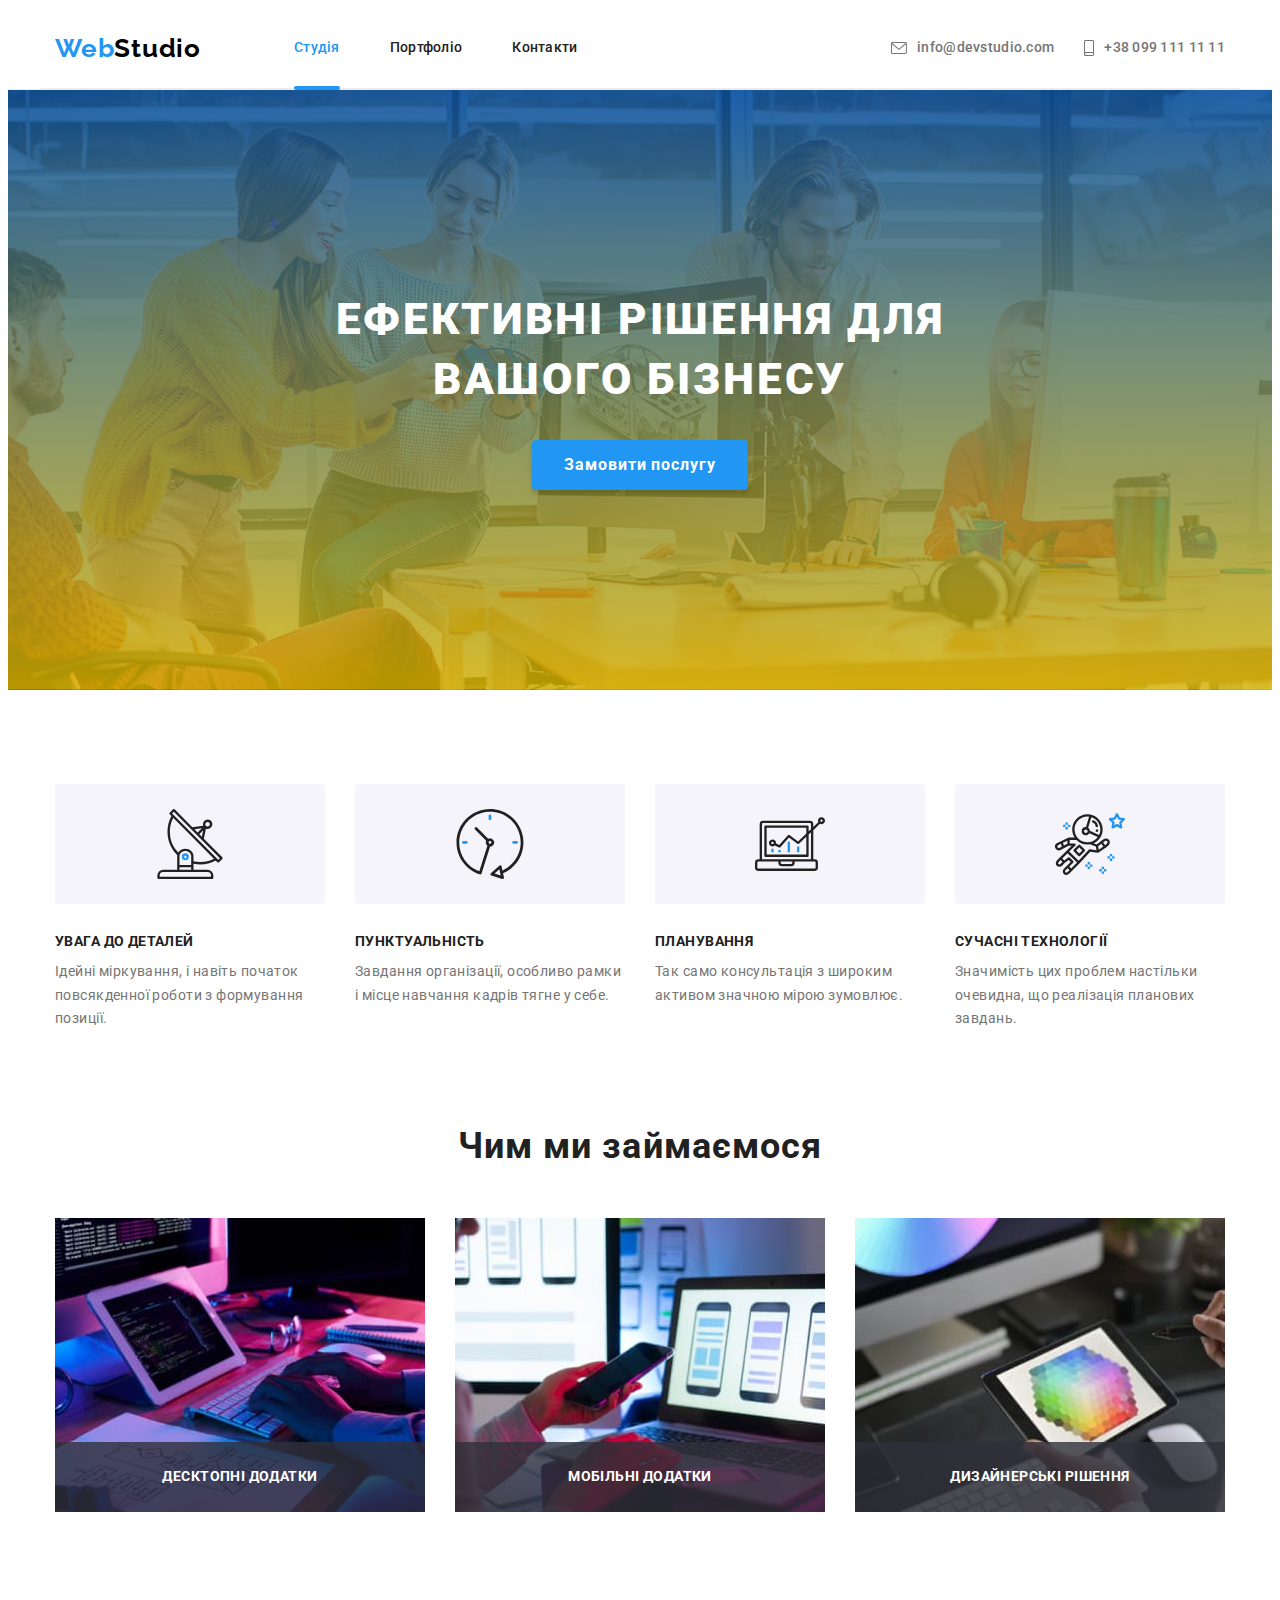
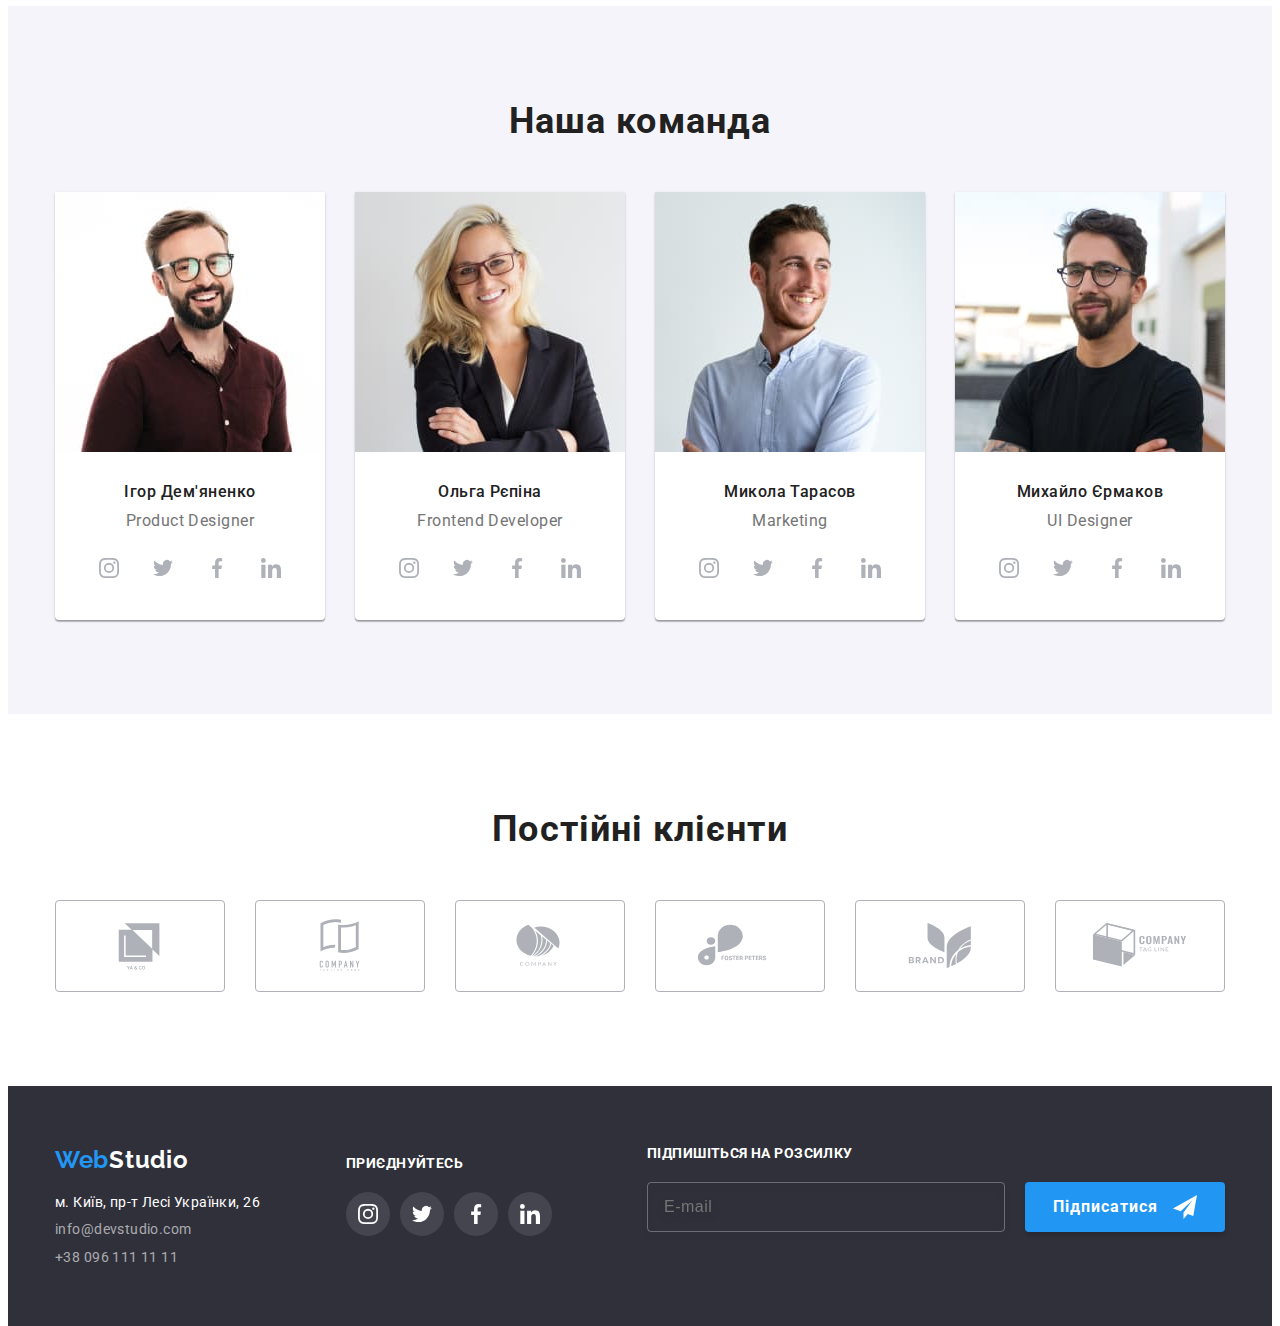
==== commit fe5b4b86: "fix fin" ====
--- a/index.html
+++ b/index.html
@@ -46,7 +46,7 @@
         <ul class="connect heder__connect list">
           <li class="connect__item">
             <a class="connect__link link" href="mailto:info@devstudio.com">
-              <svg class="connect__icon" width="16" height="12">
+              <svg class="connect__icon connect__icon--mail">
                 <use href="./images/studio/svg/sprint.svg#icon-envelope"></use>
               </svg>
               info@devstudio.com</a
@@ -54,7 +54,7 @@
           </li>
           <li class="connect__item">
             <a class="connect__link link" href="tel:+380961111111">
-              <svg class="connect__icon" width="10" height="16">
+              <svg class="connect__icon connect__icon--phone">
                 <use href="./images/studio/svg/sprint.svg#icon-smartphone"></use>
               </svg>
               +38 099 111 11 11</a
@@ -563,7 +563,7 @@
     </main>
     <footer class="footer" id="contacts">
       <div class="footer__container container">
-        <div class="footer__container">
+        <div class="footer__tablet">
           <div class="footer__adress">
             <a class="logo footer__logo link" lang="en" href="./index.html">
               <span class="logo__colorized">Web</span>Studio</a
@@ -589,7 +589,7 @@
               </ul>
             </address>
           </div>
-          <div class="footer__thumb">
+          <div class="footer__thumb footer__thumb--margin-no">
             <p class="footer__pre-title_bottom pre-title pre-title--color-white">Приєднуйтесь</p>
             <ul class="social__list list">
               <li class="social__item">
--- a/css/main.min.css
+++ b/css/main.min.css
@@ -1 +1 @@
-:root{--primary-font: "Roboto", sans-serif;--secondery-font: "Raleway", sans-serif;--primary-text-color: #212121;--logo-color-text: #000000;--secondery-text-color: #757575;--white-text-color: #ffffff;--accent-color: #2196f3;--button-color-accent: #188ce8;--button-color: #ffffff;--contact-color: rgba(255, 255, 255, 0.6);--hero-color-bg: #c4c4c4;--page-bg-color: #ffffff;--team-bg-color: #f5f4fa;--footer-bg-color: #2f303a;--border-color-white: #eeeeee;--button-filter-bg-color: #f5f4fa;--logo-accent-color: #00f8d0;--hedaer-line-color: #ececec;--feature-icon-bg-color: #f5f4fa;--modal-input-color-: #555555;--social-link-color: #afb1b8;--social-link-bg-color: rgba(255, 255, 255, 0.1);--gap-size: 30px;--transition-fill: fill 250ms cubic-bezier(0.4, 0, 0.2, 1);--transition-color: color 250ms cubic-bezier(0.4, 0, 0.2, 1);--transition-opacity: opacity 250ms cubic-bezier(0.4, 0, 0.2, 1);--transition-transform: transform 250ms cubic-bezier(0.4, 0, 0.2, 1);--transition-background-color: background-color 250ms cubic-bezier(0.4, 0, 0.2, 1);--transition-border: border 250ms cubic-bezier(0.4, 0, 0.2, 1);--transition-border-color: border-color 250ms cubic-bezier(0.4, 0, 0.2, 1);--transition-box-shadow: box-shadow 250ms cubic-bezier(0.4, 0, 0.2, 1)}.visually-hidden{position:absolute;width:1px;margin:-1px;border:0;padding:0;white-space:nowrap;clip-path:inset(100%);clip:rect(0 0 0 0);overflow:hidden;height:1px}html{scroll-behavior:smooth}body{background-color:var(--page-bg-color);color:var(--primary-text-color);font-family:var(--primary-font);max-height:100vh}.list{list-style:none;margin:0;padding:0}.link{text-decoration:none}*,*::before,*::after{box-sizing:border-box}h1,h2,h3,h4,h5,h6,p,ul{margin:0;padding:0}img{display:block}.logo{color:var(--logo-color-text);font-family:var(--secondery-font);font-weight:700;font-size:26px;line-height:1.19;letter-spacing:0.03em;transition:var(--transition-color)}@media screen and (min-width: 480px){.logo{padding:0}}@media screen and (min-width: 768px){.logo{padding-top:24px;padding-bottom:24px}}@media screen and (min-width: 1200px){.logo{padding-top:24px;padding-bottom:24px}}.logo:hover,.logo:focus{color:var(--logo-accent-color);outline:rgba(0,0,0,0)}.logo__colorized{color:var(--accent-color);transition:var(--transition-color)}.logo:hover .logo__colorized,.logo:focus .logo__colorized,.footer__logo:hover .logo__colorized,.footer__logo:focus .logo__colorized{color:var(--logo-accent-color);outline:rgba(0,0,0,0)}.footer__logo{display:inline-block;padding:0;margin-bottom:20px;color:var(--white-text-color);font-weight:700;font-size:24px;line-height:1.17;letter-spacing:0.03em}.button{display:flex;align-items:center;justify-content:center;padding:10px 32px;min-width:200px;max-height:50px;border:none;border-radius:4px;box-shadow:0px 4px 4px rgba(0,0,0,.15);font-weight:700;font-size:16px;line-height:1.88;letter-spacing:0.06em;font-family:inherit;color:var(--button-color);background-color:var(--accent-color);cursor:pointer;transition:var(--transition-background-color)}.button:hover,.button:focus{background-color:var(--button-color-accent);outline:rgba(0,0,0,0)}.modal__button{margin-left:auto;margin-right:auto}.singup__button{justify-content:space-between;margin-left:auto;margin-right:auto;padding:10px 28px}.title{text-align:center;font-weight:700;font-size:36px;line-height:1.17;letter-spacing:0.03em;color:var(--primary-text-color)}.pre-title{font-weight:700;font-size:14px;line-height:1.14;letter-spacing:0.03em;text-transform:uppercase}.pre-title--color-black{color:var(--primary-text-color)}.pre-title--color-white{color:var(--white-text-color)}.social__list{display:flex;justify-content:center;align-items:center;flex-wrap:wrap;gap:10px}.social__link{display:flex;justify-content:center;align-items:center;width:44px;height:44px;border:0;border-radius:50%;transition:var(--transition-color),var(--transition-background-color);color:var(--social-link-color);background-color:var(--page-bg-color)}.social__link:hover,.social__link:focus{color:var(--button-color);background-color:var(--accent-color);outline:rgba(0,0,0,0)}.footer__social-link{color:var(--button-color);background-color:var(--social-link-bg-color)}.social__logo{fill:currentcolor}.section{padding-top:60px;padding-bottom:60px}@media screen and (min-width: 1200px){.section{padding-top:94px;padding-bottom:94px}}.section-no-padding{padding-top:0}.container{width:100%;align-items:center;margin-left:auto;margin-right:auto;padding-left:15px;padding-right:15px}@media screen and (min-width: 480px){.container{max-width:480px}}@media screen and (min-width: 768px){.container{max-width:768px}}@media screen and (min-width: 1200px){.container{max-width:1200px}}.backdrop{position:fixed;top:0;left:0;width:100%;height:100%;background-color:rgba(0,0,0,.2);transform:scale(1);transition:var(--transition-transform),var(--transition-opacity)}.backdrop.is-hidden{opacity:0;pointer-events:none;transform:scale(1);transition:var(--transition-transform),var(--transition-opacity)}.backdrop.is-hidden .modal__window{transform:scale(1) translate(-50%, -50%);transition:var(--transition-transform),var(--transition-opacity)}.modal__window{position:absolute;top:50%;left:50%;min-width:290px;padding:20px;background-color:var(--page-bg-color);box-shadow:0px 1px 3px rgba(0,0,0,.12),0px 1px 1px rgba(0,0,0,.14),0px 2px 1px rgba(0,0,0,.2);border-radius:4px;transform:translate(-50%, -50%)}@media screen and (min-width: 480px){.modal__window{min-width:450px;padding:40px}}@media screen and (min-width: 768px){.modal__window{padding:40px}}@media screen and (min-width: 1200px){.modal__window{width:528px;height:581px;padding:40px}}.modal__title{display:block;align-items:center;text-align:center;margin-bottom:12px;margin-left:auto;margin-right:auto;font-weight:700;font-size:15px;line-height:1;letter-spacing:0.03em;color:var(--primary-text-color)}@media screen and (min-width: 480px){.modal__title{font-weight:700;font-size:20px;line-height:1.5;letter-spacing:0.03em}}@media screen and (min-width: 1200px){.modal__title{font-weight:700;font-size:20px;line-height:1.15;letter-spacing:0.03em}}.modal__form{height:100%;width:100%}.modal__input{width:100%;height:40px;border-radius:4px;border:1px solid rgba(33,33,33,.2);padding:12px 12px 12px 42px;font-size:14px;line-height:1.14;letter-spacing:0.01em;color:var(--modal-input-color-);transition:var(--transition-border-color)}.modal__input:hover,.modal__input:focus{outline:rgba(0,0,0,0);border-color:var(--accent-color)}.modal__field:hover+.modal__input,.modal__field:focus+.modal__input{border-color:var(--accent-color)}.wrap{position:relative}.wrap__icon{position:absolute;left:12px;top:50%;transform:translatey(-50%);transition:var(--transition-fill)}.modal__input:hover+.wrap__icon,.modal__input:focus+.wrap__icon{fill:var(--accent-color)}.modal__label{display:block;margin-bottom:4px;padding:0;font-size:12px;line-height:1.17;letter-spacing:0.01em;color:var(--secondery-text-color)}.modal__field{margin-bottom:10px}.modal__field-text{margin-bottom:20px}.modal__text{width:100%;height:60px;padding:12px 16px;resize:none;border:1px solid rgba(33,33,33,.2);border-radius:4px;outline:rgba(0,0,0,0);font-size:14px;line-height:1.14;letter-spacing:0.01em;color:#757575;transition:var(--transition-border-color)}@media screen and (min-width: 480px){.modal__text{height:120px}}@media screen and (min-width: 768px){.modal__text{height:120px}}@media screen and (min-width: 1200px){.modal__text{height:120px}}.modal__text:focus,.modal__text:hover{border-color:var(--accent-color)}.modal__text::placeholder{color:rgba(117,117,117,.5)}.modal__label:focus .modal__text{border:1px solid var(--accent-color);outline:rgba(0,0,0,0);font-family:inherit;opacity:1}.modal__group{margin-bottom:30px}.check{display:flex;align-items:center;justify-content:center;gap:7px;font-size:8px;line-height:1.17;letter-spacing:0.03em;color:var(--secondery-text-color);margin:0;padding:0;transition:var(--transition-color)}@media screen and (min-width: 480px){.check{font-size:12px;line-height:1.17;letter-spacing:0.03em}}@media screen and (min-width: 768px){.check{font-size:12px;line-height:1.17;letter-spacing:0.03em}}@media screen and (min-width: 1200px){.check{font-size:14px;line-height:1.71;letter-spacing:0.03em}}.check .check__icon{display:inline-block;fill:rgba(0,0,0,0);transition:var(--transition-fill)}.check:checked+.check .check__icon{fill:var(--white-text-color);transition:var(--transition-fill)}.check .check__offer{position:relative;margin:0;padding:0;font-size:8px;line-height:1.17;letter-spacing:0.03em;color:var(--accent-color)}.check .check__offer::after{position:absolute;content:"";display:block;width:100%;height:1px;bottom:1px;background-color:var(--accent-color)}@media screen and (min-width: 768px){.check .check__offer::after{bottom:5px}}@media screen and (min-width: 1200px){.check .check__offer::after{bottom:4px}}@media screen and (min-width: 480px){.check .check__offer{font-size:12px;line-height:1.17;letter-spacing:0.03em}}@media screen and (min-width: 768px){.check .check__offer{font-size:12px;line-height:1.71;letter-spacing:0.03em}}@media screen and (min-width: 1200px){.check .check__offer{font-size:14px;line-height:1.71;letter-spacing:0.03em}}.check span{display:flex;align-items:center;justify-content:center;width:16px;height:15px;border:2px solid var(--primary-text-color);border-radius:2px;transition:var(--transition-color)}.check:checked+.check span{background-color:var(--accent-color);border-color:var(--accent-color)}.check:focus+.check span{border-color:var(--accent-color)}.check:hover+.check span{border-color:var(--accent-color)}.modal__close{display:flex;align-items:center;justify-content:center;position:absolute;top:8px;right:8px;padding:0;width:30px;height:30px;color:var(--logo-color-text);background-color:#fff;border:1px solid rgba(0,0,0,.1);transition:var(--transition-fill),var(--transition-border);border-radius:50%;cursor:pointer;outline:rgba(0,0,0,0)}.modal__close:hover,.modal__close:focus{fill:var(--accent-color);border:1px solid var(--accent-color)}.filter{display:flex;flex-wrap:wrap;max-width:100%;gap:8px;row-gap:15px;max-width:326px}@media screen and (min-width: 480px){.filter{max-width:326px}}@media screen and (min-width: 768px){.filter{justify-content:center;max-width:100%}}@media screen and (min-width: 1200px){.filter{justify-content:center;max-width:100%}}.filter--bottom{margin-bottom:50px}.filter__button{text-align:center;padding:6px 10px;border:none;border-radius:4px;font-weight:500;font-size:16px;line-height:1.63;letter-spacing:0.03em;color:var(--primary-text-color);background-color:var(--button-filter-bg-color);font-family:inherit;cursor:pointer;outline:rgba(0,0,0,0);transition:var(--transition-color),var(--transition-background-color),var(--transition-box-shadow)}@media screen and (min-width: 480px){.filter__button{padding:6px 22px}}@media screen and (min-width: 768px){.filter__button{padding:6px 22px}}@media screen and (min-width: 1200px){.filter__button{padding:6px 22px}}.filter__button:hover,.filter__button:focus{color:var(--button-color);background-color:var(--accent-color);box-shadow:0px 3px 1px rgba(0,0,0,.1),0px 1px 2px rgba(0,0,0,.08),0px 2px 2px rgba(0,0,0,.12)}.filter__button--curent-color{color:var(--button-color);background-color:var(--accent-color)}.overlay{position:relative;width:100%;height:100%;overflow:hidden}.overlay__hidden{position:absolute;top:0;left:0;width:100%;height:100%;padding:63px 24px;background-color:rgba(33,150,243,.9);transform:translatey(101%);transition:var(--transition-transform);color:var(--white-text-color);font-size:18px;line-height:1.56;letter-spacing:0.03em}.cards__link:hover .overlay__hidden,.cards__link:focus .overlay__hidden{transform:translatey(0)}.header{display:flex;align-items:center;min-height:60px;border-bottom:1px solid #ececec}.navigation{display:flex;flex-direction:row;align-items:center}.navigation__list{display:none}@media screen and (min-width: 768px){.navigation__list{display:flex;margin-left:87px;gap:50px}}@media screen and (min-width: 1200px){.navigation__list{display:flex;margin-left:93px;gap:50px}}.navigation__link{display:block;padding:32px 0;color:var(--primary-text-color);font-weight:500;font-size:14px;line-height:1.14;letter-spacing:0.02em;transition:var(--transition-color)}.navigation__link:hover,.navigation__link:focus{color:var(--accent-color)}.navigation__link.curent::after{position:absolute;content:"";height:4px;bottom:-2%;opacity:1;transform:scale(1);border-radius:2px}.navigation__link::after{position:absolute;content:"";display:block;width:100%;height:4px;bottom:-2%;background-color:var(--accent-color);border-radius:2px;opacity:0;transform:scale(0);transition:var(--transition-opacity),var(--transition-transform)}.navigation__link:hover::after,.navigation__link:focus::after{opacity:1;transform:scale(1)}.connect{display:none}@media screen and (min-width: 768px){.connect{display:block;align-items:center}}@media screen and (min-width: 1200px){.connect{display:flex;align-items:center;gap:var(--gap-size)}}.heder__connect{margin-left:auto}.connect__link{display:flex;align-items:center;color:var(--secondery-text-color);transition:var(--transition-color)}.connect__link:hover,.connect__link:focus{color:var(--accent-color)}@media screen and (min-width: 768px){.connect__item:first-child .connect__link{font-weight:500;font-size:12px;line-height:1.17;letter-spacing:0.02em;padding-top:21px;padding-bottom:5px}}@media screen and (min-width: 1200px){.connect__item:first-child .connect__link{padding-top:32px;padding-bottom:32px;font-weight:500;font-size:14px;line-height:1.14;letter-spacing:0.02em}}@media screen and (min-width: 768px){.connect__item:last-child .connect__link{font-weight:500;font-size:12px;line-height:1.17;letter-spacing:0.02em;padding-top:5px;padding-bottom:21px}}@media screen and (min-width: 1200px){.connect__item:last-child .connect__link{padding-top:32px;padding-bottom:32px;font-weight:500;font-size:14px;line-height:1.14;letter-spacing:0.02em}}.connect__icon{display:inline-block;fill:var(--secondery-text-color);margin-right:10px;transition:var(--transition-fill)}.connect__link:hover .connect__icon,.connect__link:focus .connect__icon{fill:var(--accent-color)}.menu-open{display:flex;padding:0;margin-left:auto;border:none;background-color:rgba(0,0,0,0);align-items:center}.menu-open:hover,.menu-open:focus{fill:var(--accent-color)}@media screen and (min-width: 768px){.menu-open{display:none}}@media screen and (min-width: 1200px){.menu-open{display:none}}.menu-icon--open{align-items:center}.mob-menu{position:fixed;z-index:1;background-color:#fff}.mob-menu.is-open{opacity:0;pointer-events:none;transform:translateX(100%);transition:var(--transition-transform),var(--transition-opacity)}@media screen and (min-width: 768px){.mob-menu{display:none}}@media screen and (min-width: 1200px){.mob-menu{display:none}}.menu-container{position:fixed;display:flex;flex-direction:column;justify-content:space-between;top:0;left:0;z-index:99;width:100vw;height:100vh;padding:48px;transition:var(--transition-transform),var(--transition-opacity)}@media screen and (min-width: 768px){.menu-container{display:none}}@media screen and (min-width: 1200px){.menu-container{display:none}}.menu-close{position:absolute;top:10px;right:15px;display:flex;padding:0;margin-left:auto;border:none;background-color:rgba(0,0,0,0)}.menu-close:hover,.menu-close:focus{fill:var(--accent-color)}@media screen and (min-width: 768px){.menu-close{display:none}}@media screen and (min-width: 1200px){.menu-close{display:none}}.content-menu{display:flex;flex-direction:column;height:100vw;justify-content:space-between}.navigation-menu__item+.navigation-menu__item{margin-top:32px}.navigation-menu__link{display:block;color:var(--primary-text-color);font-weight:500;font-size:40px;line-height:1.18;letter-spacing:0.02em;transition:var(--transition-color)}.navigation-menu__link:hover,.navigation-menu__link:focus{color:var(--accent-color)}.contacts-menu{display:block}.connect-menu{margin-bottom:64px}.connect-menu__item+.connect-menu__item{margin-top:32px;transition:var(--transition-color)}.connect-menu__item:hover,.connect-menu__item:focus{color:var(--accent-color)}.connect-menu__link{display:block;color:var(--primary-text-color);transition:var(--transition-color);font-weight:500;font-size:25px;line-height:1.18;letter-spacing:0.02em}.connect-menu__link--blue{color:var(--accent-color)}@media screen and (min-width: 480px){.connect-menu__link{font-weight:500;font-size:34px;line-height:1.18;letter-spacing:0.02em}}@media screen and (min-width: 768px){.connect-menu__link{display:none}}@media screen and (min-width: 1200px){.connect-menu__link{display:none}}.connect-menu__link:hover,.connect-menu__link:focus{color:var(--accent-color)}.social-menu__item{color:var(--accent-color)}.social-menu__list{display:flex;flex-wrap:wrap;flex-direction:row;gap:10px;row-gap:15px}@media screen and (min-width: 480px){.social-menu__list{gap:10px}}.social-menu__link{color:var(--accent-color);padding-right:10px;font-weight:500;font-size:18px;line-height:1.22;letter-spacing:0.02em;border-right:1px solid rgba(33,33,33,.2);transition:var(--transition-color)}@media screen and (min-width: 480px){.social-menu__link{flex-wrap:nowrap;color:var(--accent-color)}}@media screen and (min-width: 768px){.social-menu__link{display:none}}@media screen and (min-width: 1200px){.social-menu__link{display:none}}.social-menu__link:hover,.social-menu__link:focus{color:var(--primary-text-color)}.navigation__item{position:relative}.curent{color:var(--accent-color)}.hero{text-align:center;padding:118px 0}@media screen and (min-width: 480px){.hero{text-align:center;padding:118px 0}}@media screen and (min-width: 768px){.hero{text-align:center;padding:118px 0}}@media screen and (min-width: 1200px){.hero{text-align:center;padding:200px 0}}.hero__title{display:inline-block;text-align:center;max-width:320px;margin-bottom:30px;color:var(--white-text-color);text-transform:uppercase;font-weight:900;font-size:20px;line-height:1.62;letter-spacing:0.06em}@media screen and (min-width: 480px){.hero__title{min-width:360px;font-weight:900;font-size:26px;line-height:1.62;letter-spacing:0.06em}}@media screen and (min-width: 768px){.hero__title{width:360px;font-weight:900;font-size:26px;line-height:1.62;letter-spacing:0.06em}}@media screen and (min-width: 1200px){.hero__title{min-width:696px;font-weight:900;font-size:44px;line-height:1.36;letter-spacing:0.06em}}.hero__button{margin:0 auto}.hero-bg-img{max-width:480px;max-height:400px;background-repeat:no-repeat;background-position:center;background-size:cover;background-color:var(--hero-color-bg);background-image:linear-gradient(rgba(0, 91, 187, 0.7), rgba(255, 213, 0, 0.7)),url(../images/studio/hero/hero-mobile.jpg)}@media(min-device-pixel-ratio: 2),(min-resolution: 192dpi),(min-resolution: 2dppx){.hero-bg-img{max-width:480px;max-height:400px;background-image:linear-gradient(rgba(0, 91, 187, 0.7), rgba(255, 213, 0, 0.7)),url(../images/studio/hero/hero-mobile-2x.jpg)}}@media screen and (min-width: 768px){.hero-bg-img{max-width:768px;background-image:linear-gradient(rgba(0, 91, 187, 0.7), rgba(255, 213, 0, 0.7)),url(../images/studio/hero/hero-tab.jpg)}}@media screen and (min-width: 768px)and (min-device-pixel-ratio: 2),screen and (min-width: 768px)and (min-resolution: 192dpi),screen and (min-width: 768px)and (min-resolution: 2dppx){.hero-bg-img{max-width:768px;background-image:linear-gradient(rgba(0, 91, 187, 0.7), rgba(255, 213, 0, 0.7)),url(../images/studio/hero/hero-tab-2x.jpg)}}@media screen and (min-width: 1200px){.hero-bg-img{max-width:1600px;max-height:600px;background-image:linear-gradient(rgba(0, 91, 187, 0.7), rgba(255, 213, 0, 0.7)),url(../images/studio/hero/hero-desktop.jpg)}}@media screen and (min-width: 1200px)and (min-device-pixel-ratio: 2),screen and (min-width: 1200px)and (min-resolution: 192dpi),screen and (min-width: 1200px)and (min-resolution: 2dppx){.hero-bg-img{max-width:1600px;max-height:600px;background-image:linear-gradient(rgba(0, 91, 187, 0.7), rgba(255, 213, 0, 0.7)),url(../images/studio/hero/hero-desktop-2x.jpg)}}.feature__list{display:flex;flex-wrap:wrap;justify-content:center;gap:var(--gap-size)}.feature__item{flex-basis:100%}@media screen and (min-width: 480px){.feature__item{text-align:center}}@media screen and (min-width: 768px){.feature__item{flex-basis:calc((100% - var(--gap-size))/2)}}@media screen and (min-width: 1200px){.feature__item{flex-basis:calc((100% - var(--gap-size)*3)/4)}}.feature__tumb{display:flex;justify-content:center;align-items:center;min-width:270px;height:120px;margin-bottom:30px;background-color:var(--feature-icon-bg-color);border-radius:4px}.pre-title--bottom{margin-bottom:10px;text-align:center}@media screen and (min-width: 768px){.pre-title--bottom{text-align:left}}.feature__text{color:var(--secondery-text-color);font-size:14px;line-height:1.71;letter-spacing:0.03em}@media screen and (min-width: 480px){.feature__text{text-align:left}}.practice{display:none}@media screen and (min-width: 1200px){.practice{display:inherit}}.practice__title--bottom{margin-bottom:50px}.practice__list{display:flex;flex-wrap:wrap;gap:var(--gap-size)}.practice__item{flex-basis:calc((100% - var(--gap-size)*2)/3);position:relative}.practice__item::before{position:absolute;content:"";display:flex;height:70px;width:100%;bottom:0;left:0;background-color:rgba(47,48,58,.8)}.thumb__text{position:absolute;bottom:27px;left:50%;transform:translate(-50%)}.practice__pre-title--position-center{text-align:center}.team{background-color:var(--team-bg-color)}.team__title--bottem{text-align:center;font-weight:700;font-size:28px;line-height:1.18;letter-spacing:0.03em;margin-bottom:30px}@media screen and (min-width: 1200px){.team__title--bottem{font-weight:700;font-size:36px;line-height:1.17;letter-spacing:0.03em;margin-bottom:50px}}.team__list{display:flex;flex-wrap:wrap;justify-content:center;gap:var(--gap-size)}.team__item{background-color:var(--page-bg-color);box-shadow:0px 1px 3px rgba(0,0,0,.12),0px 1px 1px rgba(0,0,0,.14),0px 2px 1px rgba(0,0,0,.2);border-radius:0px 0px 4px 4px;overflow:hidden;flex-basis:100%}@media screen and (min-width: 768px){.team__item{flex-basis:calc((100% - var(--gap-size))/2)}}@media screen and (min-width: 1200px){.team__item{flex-basis:calc((100% - var(--gap-size)*3)/4)}}.team__img{max-width:100%}@media screen and (min-width: 480px){.team__img{max-width:450px}}@media screen and (min-width: 768px){.team__img{min-width:354px}}@media screen and (min-width: 1200px){.team__img{min-width:270px}}.team__thumb{padding:30px 0 24px;max-width:100%}@media screen and (min-width: 480px){.team__thumb{max-width:450px}}@media screen and (min-width: 768px){.team__thumb{max-width:100%}}@media screen and (min-width: 1200px){.team__thumb{max-width:100%;padding:30px 0}}.team__employee{margin-bottom:10px;text-align:center;font-weight:500;font-size:16px;line-height:1.19;letter-spacing:0.03em}.team__text{margin-bottom:16px;text-align:center;color:var(--secondery-text-color);font-size:16px;line-height:1.19;letter-spacing:0.03em}.clients__title--bottom{margin-bottom:30px;font-weight:700;font-size:28px;line-height:1.18;letter-spacing:0.03em}@media screen and (min-width: 1200px){.clients__title--bottom{margin-bottom:50px;font-weight:700;font-size:36px;line-height:1.17;letter-spacing:0.03em}}.company{display:flex;flex-wrap:wrap;justify-content:center;gap:var(--gap-size)}.company__item{flex-basis:calc((100% - var(--gap-size))/2)}@media screen and (min-width: 768px){.company__item{flex-basis:calc((100% - var(--gap-size)*2)/3)}}@media screen and (min-width: 1200px){.company__item{flex-basis:calc((100% - var(--gap-size)*5)/6)}}.company__link{display:flex;justify-content:center;align-items:center;outline:rgba(0,0,0,0);min-height:92px;color:var(--social-link-color);background-color:var(--page-bg-color);border:1px solid var(--social-link-color);border-radius:4px;transition:var(--transition-border),var(--transition-color)}.company__link:hover,.company__link:focus{border:1px solid var(--accent-color);color:var(--accent-color)}.company__logo{fill:currentColor;transition:var(--transition-fill)}.clients-list-item:hover .company__logo,.clients-list-item:focus .company__logo{fill:var(--accent-color)}.footer{padding-top:60px;padding-bottom:60px;background-color:var(--footer-bg-color)}.footer__container{display:flex;flex-direction:column;text-align:center;gap:60px}@media screen and (min-width: 480px){.footer__container{align-items:center}}@media screen and (min-width: 768px){.footer__container{flex-wrap:wrap;justify-content:space-around;align-items:baseline;flex-direction:row}}@media screen and (min-width: 1200px){.footer__container{align-items:baseline;flex-direction:row;gap:0}}@media screen and (min-width: 480px){.footer__adress{min-width:231px}}@media screen and (min-width: 1200px){.footer__adress{text-align:left}}.address__text{display:block;margin-bottom:8px;color:var(--white-text-color);font-size:14px;line-height:1.17;letter-spacing:0.03em;font-style:normal;transition:var(--transition-color)}@media screen and (min-width: 1200px){.address__text{margin-bottom:9px}}.address__text:hover,.address__text:focus{color:var(--accent-color)}.contact__list:not(:last-child){margin-bottom:8px}@media screen and (min-width: 1200px){.contact__list:not(:last-child){margin-bottom:9px}}.contact__item{color:var(--contact-color);font-size:14px;line-height:1.17;letter-spacing:0.03em;font-style:normal;transition:var(--transition-color)}.contact__item:hover,.contact__item:focus{color:var(--accent-color)}@media screen and (min-width: 1200px){.footer__thumb{margin-left:auto}}.footer__pre-title_bottom{margin-bottom:20px}@media screen and (min-width: 1200px){.footer__pre-title_bottom{text-align:left}}.singup__area{display:flex;flex-wrap:wrap;gap:12px}@media screen and (min-width: 480px){.singup__area{margin-left:auto;align-items:center;margin:auto}}@media screen and (min-width: 768px){.singup__area{gap:20px}}.singup__email{display:flex;align-items:center;min-width:100%;height:50px;padding:15px 16px;outline:rgba(0,0,0,0);border:1px solid rgba(255,255,255,.3);border-radius:4px;font-size:16px;line-height:1.25;letter-spacing:0.03em;color:rgba(255,255,255,.6);background-color:rgba(0,0,0,0);filter:drop-shadow(0px 4px 4px rgba(0, 0, 0, 0.15));transition:var(--transition-border-color)}@media screen and (min-width: 1200px){.singup__email{min-width:358px}}.singup__email:hover,.singup__email:focus{border-color:var(--accent-color)}.singup__email:not(:placeholder-shown):required:invalid{border-color:rgba(180,0,0,.5)}.singup__button-svg{margin-left:10px;fill:var(--button-color)}.portfolio{background-color:var(--page-bg-color)}.cards__list{display:flex;flex-wrap:wrap;gap:var(--gap-size)}.cards__item{background-color:var(--page-bg-color);flex-basis:100%}@media screen and (min-width: 480px){.cards__item{flex-basis:100%}}@media screen and (min-width: 768px){.cards__item{flex-basis:calc((100% - var(--gap-size))/2)}}@media screen and (min-width: 1200px){.cards__item{flex-basis:calc((100% - var(--gap-size)*2)/3)}}.cards-img{max-width:100%}@media screen and (min-width: 480px){.cards-img{min-width:450px}}@media screen and (min-width: 768px){.cards-img{min-width:354px}}@media screen and (min-width: 1200px){.cards-img{min-width:370px}}.cards__link{display:block;color:var(--primary-text-color);cursor:pointer;transition:var(--transition-box-shadow)}.cards__link:hover,.cards__link:focus{box-shadow:0px 1px 1px rgba(0,0,0,.12),0px 4px 4px rgba(0,0,0,.06),1px 4px 6px rgba(0,0,0,.16);outline:rgba(0,0,0,0)}.cards__info{max-width:100%;min-height:100%;padding:20px 24px;border-width:0 1px 1px;border-style:solid;border-color:var(--border-color-white);border-top:0;max-width:100%}@media screen and (min-width: 480px){.cards__info{min-height:100%}}@media screen and (min-width: 768px){.cards__info{min-height:146px}}@media screen and (min-width: 1200px){.cards__info{min-height:100%}}.cards__title{margin-bottom:4px;font-weight:700;font-size:18px;line-height:2;letter-spacing:0.06em}.cards__text{font-size:16px;line-height:1.88;letter-spacing:0.03em;color:var(--secondery-text-color)}/*# sourceMappingURL=main.min.css.map */+:root{--primary-font: "Roboto", sans-serif;--secondery-font: "Raleway", sans-serif;--primary-text-color: #212121;--logo-color-text: #000000;--secondery-text-color: #757575;--white-text-color: #ffffff;--accent-color: #2196f3;--button-color-accent: #188ce8;--button-color: #ffffff;--contact-color: rgba(255, 255, 255, 0.6);--hero-color-bg: #c4c4c4;--page-bg-color: #ffffff;--team-bg-color: #f5f4fa;--footer-bg-color: #2f303a;--border-color-white: #eeeeee;--button-filter-bg-color: #f5f4fa;--logo-accent-color: #00f8d0;--hedaer-line-color: #ececec;--feature-icon-bg-color: #f5f4fa;--modal-input-color-: #555555;--social-link-color: #afb1b8;--social-link-bg-color: rgba(255, 255, 255, 0.1);--gap-size: 30px;--transition-fill: fill 250ms cubic-bezier(0.4, 0, 0.2, 1);--transition-color: color 250ms cubic-bezier(0.4, 0, 0.2, 1);--transition-opacity: opacity 250ms cubic-bezier(0.4, 0, 0.2, 1);--transition-transform: transform 250ms cubic-bezier(0.4, 0, 0.2, 1);--transition-background-color: background-color 250ms cubic-bezier(0.4, 0, 0.2, 1);--transition-border: border 250ms cubic-bezier(0.4, 0, 0.2, 1);--transition-border-color: border-color 250ms cubic-bezier(0.4, 0, 0.2, 1);--transition-box-shadow: box-shadow 250ms cubic-bezier(0.4, 0, 0.2, 1)}.visually-hidden{position:absolute;width:1px;margin:-1px;border:0;padding:0;white-space:nowrap;clip-path:inset(100%);clip:rect(0 0 0 0);overflow:hidden;height:1px}html{scroll-behavior:smooth}body{background-color:var(--page-bg-color);color:var(--primary-text-color);font-family:var(--primary-font);max-height:100vh}.list{list-style:none;margin:0;padding:0}.link{text-decoration:none}*,*::before,*::after{box-sizing:border-box}h1,h2,h3,h4,h5,h6,p,ul{margin:0;padding:0}img{display:block}.logo{color:var(--logo-color-text);font-family:var(--secondery-font);font-weight:700;font-size:26px;line-height:1.19;letter-spacing:0.03em;transition:var(--transition-color)}@media screen and (min-width: 480px){.logo{padding:0}}@media screen and (min-width: 768px){.logo{padding-top:24px;padding-bottom:24px}}@media screen and (min-width: 1200px){.logo{padding-top:24px;padding-bottom:24px}}.logo:hover,.logo:focus{color:var(--logo-accent-color);outline:rgba(0,0,0,0)}.logo__colorized{color:var(--accent-color);transition:var(--transition-color)}.logo:hover .logo__colorized,.logo:focus .logo__colorized,.footer__logo:hover .logo__colorized,.footer__logo:focus .logo__colorized{color:var(--logo-accent-color);outline:rgba(0,0,0,0)}.footer__logo{display:inline-block;padding:0;margin-bottom:20px;color:var(--white-text-color);font-weight:700;font-size:24px;line-height:1.17;letter-spacing:0.03em}.button{display:flex;align-items:center;justify-content:center;padding:10px 32px;min-width:200px;max-height:50px;border:none;border-radius:4px;box-shadow:0px 4px 4px rgba(0,0,0,.15);font-weight:700;font-size:16px;line-height:1.88;letter-spacing:0.06em;font-family:inherit;color:var(--button-color);background-color:var(--accent-color);cursor:pointer;transition:var(--transition-background-color)}.button:hover,.button:focus{background-color:var(--button-color-accent);outline:rgba(0,0,0,0)}.modal__button{margin-left:auto;margin-right:auto}.singup__button{justify-content:space-between;margin-left:auto;margin-right:auto;padding:10px 28px}.title{text-align:center;font-weight:700;font-size:36px;line-height:1.17;letter-spacing:0.03em;color:var(--primary-text-color)}.pre-title{font-weight:700;font-size:14px;line-height:1.14;letter-spacing:0.03em;text-transform:uppercase}.pre-title--color-black{color:var(--primary-text-color)}.pre-title--color-white{color:var(--white-text-color)}.social__list{display:flex;justify-content:center;align-items:center;flex-wrap:wrap;gap:10px}.social__link{display:flex;justify-content:center;align-items:center;width:44px;height:44px;border:0;border-radius:50%;transition:var(--transition-color),var(--transition-background-color);color:var(--social-link-color);background-color:var(--page-bg-color)}.social__link:hover,.social__link:focus{color:var(--button-color);background-color:var(--accent-color);outline:rgba(0,0,0,0)}.footer__social-link{color:var(--button-color);background-color:var(--social-link-bg-color)}.social__logo{fill:currentcolor}.section{padding-top:60px;padding-bottom:60px}@media screen and (min-width: 1200px){.section{padding-top:94px;padding-bottom:94px}}.section-no-padding{padding-top:0}.container{width:100%;align-items:center;margin-left:auto;margin-right:auto;padding-left:15px;padding-right:15px}@media screen and (min-width: 480px){.container{max-width:480px}}@media screen and (min-width: 768px){.container{max-width:768px}}@media screen and (min-width: 1200px){.container{max-width:1200px}}.backdrop{position:fixed;top:0;left:0;width:100%;height:100%;background-color:rgba(0,0,0,.2);transform:scale(1);transition:var(--transition-transform),var(--transition-opacity)}.backdrop.is-hidden{opacity:0;pointer-events:none;transform:scale(1);transition:var(--transition-transform),var(--transition-opacity)}.backdrop.is-hidden .modal__window{transform:scale(1) translate(-50%, -50%);transition:var(--transition-transform),var(--transition-opacity)}.modal__window{position:absolute;top:50%;left:50%;min-width:290px;padding:20px;background-color:var(--page-bg-color);box-shadow:0px 1px 3px rgba(0,0,0,.12),0px 1px 1px rgba(0,0,0,.14),0px 2px 1px rgba(0,0,0,.2);border-radius:4px;transform:translate(-50%, -50%)}@media screen and (min-width: 480px){.modal__window{min-width:450px;padding:40px}}@media screen and (min-width: 768px){.modal__window{padding:40px}}@media screen and (min-width: 1200px){.modal__window{width:528px;height:581px;padding:40px}}.modal__title{display:block;align-items:center;text-align:center;margin-bottom:12px;margin-left:auto;margin-right:auto;font-weight:700;font-size:15px;line-height:1;letter-spacing:0.03em;color:var(--primary-text-color)}@media screen and (min-width: 480px){.modal__title{font-weight:700;font-size:20px;line-height:1.5;letter-spacing:0.03em}}@media screen and (min-width: 1200px){.modal__title{font-weight:700;font-size:20px;line-height:1.15;letter-spacing:0.03em}}.modal__form{height:100%;width:100%}.modal__input{width:100%;height:40px;border-radius:4px;border:1px solid rgba(33,33,33,.2);padding:12px 12px 12px 42px;font-size:14px;line-height:1.14;letter-spacing:0.01em;color:var(--modal-input-color-);transition:var(--transition-border-color)}.modal__input:hover,.modal__input:focus{outline:rgba(0,0,0,0);border-color:var(--accent-color)}.modal__field:hover+.modal__input,.modal__field:focus+.modal__input{border-color:var(--accent-color)}.wrap{position:relative}.wrap__icon{position:absolute;left:12px;top:50%;transform:translatey(-50%);transition:var(--transition-fill)}.modal__input:hover+.wrap__icon,.modal__input:focus+.wrap__icon{fill:var(--accent-color)}.modal__label{display:block;margin-bottom:4px;padding:0;font-size:12px;line-height:1.17;letter-spacing:0.01em;color:var(--secondery-text-color)}.modal__field{margin-bottom:10px}.modal__field-text{margin-bottom:20px}.modal__text{width:100%;height:60px;padding:12px 16px;resize:none;border:1px solid rgba(33,33,33,.2);border-radius:4px;outline:rgba(0,0,0,0);font-size:14px;line-height:1.14;letter-spacing:0.01em;color:#757575;transition:var(--transition-border-color)}@media screen and (min-width: 480px){.modal__text{height:120px}}@media screen and (min-width: 768px){.modal__text{height:120px}}@media screen and (min-width: 1200px){.modal__text{height:120px}}.modal__text:focus,.modal__text:hover{border-color:var(--accent-color)}.modal__text::placeholder{color:rgba(117,117,117,.5)}.modal__label:focus .modal__text{border:1px solid var(--accent-color);outline:rgba(0,0,0,0);font-family:inherit;opacity:1}.modal__group{margin-bottom:30px}.check{display:flex;align-items:center;justify-content:center;gap:7px;font-size:8px;line-height:1.17;letter-spacing:0.03em;color:var(--secondery-text-color);margin:0;padding:0;transition:var(--transition-color)}@media screen and (min-width: 480px){.check{font-size:12px;line-height:1.17;letter-spacing:0.03em}}@media screen and (min-width: 768px){.check{font-size:12px;line-height:1.17;letter-spacing:0.03em}}@media screen and (min-width: 1200px){.check{font-size:14px;line-height:1.71;letter-spacing:0.03em}}.check .check__icon{display:inline-block;fill:rgba(0,0,0,0);transition:var(--transition-fill)}.check:checked+.check .check__icon{fill:var(--white-text-color);transition:var(--transition-fill)}.check .check__offer{position:relative;margin:0;padding:0;font-size:8px;line-height:1.17;letter-spacing:0.03em;color:var(--accent-color)}.check .check__offer::after{position:absolute;content:"";display:block;width:100%;height:1px;bottom:1px;background-color:var(--accent-color)}@media screen and (min-width: 768px){.check .check__offer::after{bottom:5px}}@media screen and (min-width: 1200px){.check .check__offer::after{bottom:4px}}@media screen and (min-width: 480px){.check .check__offer{font-size:12px;line-height:1.17;letter-spacing:0.03em}}@media screen and (min-width: 768px){.check .check__offer{font-size:12px;line-height:1.71;letter-spacing:0.03em}}@media screen and (min-width: 1200px){.check .check__offer{font-size:14px;line-height:1.71;letter-spacing:0.03em}}.check span{display:flex;align-items:center;justify-content:center;width:16px;height:15px;border:2px solid var(--primary-text-color);border-radius:2px;transition:var(--transition-color)}.check:checked+.check span{background-color:var(--accent-color);border-color:var(--accent-color)}.check:focus+.check span{border-color:var(--accent-color)}.check:hover+.check span{border-color:var(--accent-color)}.modal__close{display:flex;align-items:center;justify-content:center;position:absolute;top:8px;right:8px;padding:0;width:30px;height:30px;color:var(--logo-color-text);background-color:#fff;border:1px solid rgba(0,0,0,.1);transition:var(--transition-fill),var(--transition-border);border-radius:50%;cursor:pointer;outline:rgba(0,0,0,0)}.modal__close:hover,.modal__close:focus{fill:var(--accent-color);border:1px solid var(--accent-color)}.filter{display:flex;flex-wrap:wrap;max-width:100%;gap:8px;row-gap:15px;max-width:326px}@media screen and (min-width: 480px){.filter{max-width:326px}}@media screen and (min-width: 768px){.filter{justify-content:center;max-width:100%}}@media screen and (min-width: 1200px){.filter{justify-content:center;max-width:100%}}.filter--bottom{margin-bottom:50px}.filter__button{text-align:center;padding:6px 10px;border:none;border-radius:4px;font-weight:500;font-size:16px;line-height:1.63;letter-spacing:0.03em;color:var(--primary-text-color);background-color:var(--button-filter-bg-color);font-family:inherit;cursor:pointer;outline:rgba(0,0,0,0);transition:var(--transition-color),var(--transition-background-color),var(--transition-box-shadow)}@media screen and (min-width: 480px){.filter__button{padding:6px 22px}}@media screen and (min-width: 768px){.filter__button{padding:6px 22px}}@media screen and (min-width: 1200px){.filter__button{padding:6px 22px}}.filter__button:hover,.filter__button:focus{color:var(--button-color);background-color:var(--accent-color);box-shadow:0px 3px 1px rgba(0,0,0,.1),0px 1px 2px rgba(0,0,0,.08),0px 2px 2px rgba(0,0,0,.12)}.filter__button--curent-color{color:var(--button-color);background-color:var(--accent-color)}.overlay{position:relative;width:100%;overflow:hidden}.overlay__hidden{position:absolute;top:0;left:0;width:100%;height:100%;padding:30px 24px;background-color:rgba(33,150,243,.9);transform:translatey(101%);transition:var(--transition-transform);color:var(--white-text-color);font-size:14px;line-height:1.56;letter-spacing:0.03em}@media screen and (min-width: 480px){.overlay__hidden{padding:63px 24px;font-size:18px;line-height:1.56;letter-spacing:0.03em}}@media screen and (min-width: 768px){.overlay__hidden{padding:63px 24px;font-size:18px;line-height:1.56;letter-spacing:0.03em}}@media screen and (min-width: 1200px){.overlay__hidden{padding:63px 24px;font-size:18px;line-height:1.56;letter-spacing:0.03em}}.cards__link:hover .overlay__hidden,.cards__link:focus .overlay__hidden{transform:translatey(0)}.header{display:flex;align-items:center;min-height:60px;border-bottom:1px solid #ececec}.navigation{display:flex;flex-direction:row;align-items:center}.navigation__list{display:none}@media screen and (min-width: 768px){.navigation__list{display:flex;margin-left:87px;gap:50px}}@media screen and (min-width: 1200px){.navigation__list{display:flex;margin-left:93px;gap:50px}}.navigation__link{display:block;padding:32px 0;color:var(--primary-text-color);font-weight:500;font-size:14px;line-height:1.14;letter-spacing:0.02em;transition:var(--transition-color)}.navigation__link:hover,.navigation__link:focus{color:var(--accent-color)}.navigation__link.curent::after{position:absolute;content:"";height:4px;bottom:-2%;opacity:1;transform:scale(1);border-radius:2px}.navigation__link::after{position:absolute;content:"";display:block;width:100%;height:4px;bottom:-2%;background-color:var(--accent-color);border-radius:2px;opacity:0;transform:scale(0);transition:var(--transition-opacity),var(--transition-transform)}.navigation__link:hover::after,.navigation__link:focus::after{opacity:1;transform:scale(1)}.connect{display:none}@media screen and (min-width: 768px){.connect{display:block;align-items:center}}@media screen and (min-width: 1200px){.connect{display:flex;align-items:center;gap:var(--gap-size)}}.heder__connect{margin-left:auto}.connect__link{display:flex;align-items:center;color:var(--secondery-text-color);transition:var(--transition-color)}.connect__link:hover,.connect__link:focus{color:var(--accent-color)}@media screen and (min-width: 768px){.connect__item:first-child .connect__link{font-weight:500;font-size:12px;line-height:1.17;letter-spacing:0.02em;padding-top:21px;padding-bottom:5px}}@media screen and (min-width: 1200px){.connect__item:first-child .connect__link{padding-top:32px;padding-bottom:32px;font-weight:500;font-size:14px;line-height:1.14;letter-spacing:0.02em}}@media screen and (min-width: 768px){.connect__item:last-child .connect__link{font-weight:500;font-size:12px;line-height:1.17;letter-spacing:0.02em;padding-top:5px;padding-bottom:21px}}@media screen and (min-width: 1200px){.connect__item:last-child .connect__link{padding-top:32px;padding-bottom:32px;font-weight:500;font-size:14px;line-height:1.14;letter-spacing:0.02em}}.connect__icon{display:inline-block;fill:var(--secondery-text-color);transition:var(--transition-fill)}.connect__link:hover .connect__icon,.connect__link:focus .connect__icon{fill:var(--accent-color)}@media screen and (min-width: 768px){.connect__icon--mail{margin-right:8px;width:14px;height:10px}}@media screen and (min-width: 1200px){.connect__icon--mail{margin-right:10px;width:16px;height:12px}}@media screen and (min-width: 768px){.connect__icon--phone{margin-right:8px;width:10px;height:14px}}@media screen and (min-width: 1200px){.connect__icon--phone{margin-right:10px;width:10px;height:16px}}.menu-open{display:flex;padding:0;margin-left:auto;border:none;background-color:rgba(0,0,0,0);align-items:center}.menu-open:hover,.menu-open:focus{fill:var(--accent-color)}@media screen and (min-width: 768px){.menu-open{display:none}}@media screen and (min-width: 1200px){.menu-open{display:none}}.menu-icon--open{align-items:center}.mob-menu{position:fixed;z-index:1;background-color:#fff}.mob-menu.is-open{opacity:0;pointer-events:none;transform:translateX(100%);transition:var(--transition-transform),var(--transition-opacity)}@media screen and (min-width: 768px){.mob-menu{display:none}}@media screen and (min-width: 1200px){.mob-menu{display:none}}.menu-container{position:fixed;display:flex;flex-direction:column;justify-content:space-between;top:0;left:0;z-index:99;width:100vw;height:100vh;padding:48px;transition:var(--transition-transform),var(--transition-opacity)}@media screen and (min-width: 768px){.menu-container{display:none}}@media screen and (min-width: 1200px){.menu-container{display:none}}.menu-close{position:absolute;top:10px;right:15px;display:flex;padding:0;margin-left:auto;border:none;background-color:rgba(0,0,0,0)}.menu-close:hover,.menu-close:focus{fill:var(--accent-color)}@media screen and (min-width: 768px){.menu-close{display:none}}@media screen and (min-width: 1200px){.menu-close{display:none}}.content-menu{display:flex;flex-direction:column;height:100vw;justify-content:space-between}.navigation-menu__item+.navigation-menu__item{margin-top:32px}.navigation-menu__link{display:block;color:var(--primary-text-color);font-weight:500;font-size:40px;line-height:1.18;letter-spacing:0.02em;transition:var(--transition-color)}.navigation-menu__link:hover,.navigation-menu__link:focus{color:var(--accent-color)}.contacts-menu{display:block}.connect-menu{margin-bottom:64px}.connect-menu__item+.connect-menu__item{margin-top:32px;transition:var(--transition-color)}.connect-menu__item:hover,.connect-menu__item:focus{color:var(--accent-color)}.connect-menu__link{display:block;color:var(--primary-text-color);transition:var(--transition-color);font-weight:500;font-size:25px;line-height:1.18;letter-spacing:0.02em}.connect-menu__link--blue{color:var(--accent-color)}@media screen and (min-width: 480px){.connect-menu__link{font-weight:500;font-size:34px;line-height:1.18;letter-spacing:0.02em}}@media screen and (min-width: 768px){.connect-menu__link{display:none}}@media screen and (min-width: 1200px){.connect-menu__link{display:none}}.connect-menu__link:hover,.connect-menu__link:focus{color:var(--accent-color)}.social-menu__item{color:var(--accent-color)}.social-menu__list{display:flex;flex-wrap:wrap;flex-direction:row;gap:10px;row-gap:15px}@media screen and (min-width: 480px){.social-menu__list{gap:10px}}.social-menu__link{color:var(--accent-color);padding-right:10px;font-weight:500;font-size:18px;line-height:1.22;letter-spacing:0.02em;border-right:1px solid rgba(33,33,33,.2);transition:var(--transition-color)}@media screen and (min-width: 480px){.social-menu__link{flex-wrap:nowrap;color:var(--accent-color)}}@media screen and (min-width: 768px){.social-menu__link{display:none}}@media screen and (min-width: 1200px){.social-menu__link{display:none}}.social-menu__link:hover,.social-menu__link:focus{color:var(--primary-text-color)}.navigation__item{position:relative}.curent{color:var(--accent-color)}.hero{text-align:center;padding:118px 0}@media screen and (min-width: 480px){.hero{text-align:center;padding:118px 0}}@media screen and (min-width: 768px){.hero{text-align:center;padding:118px 0}}@media screen and (min-width: 1200px){.hero{text-align:center;padding:200px 0}}.hero__title{display:inline-block;text-align:center;max-width:320px;margin-bottom:30px;color:var(--white-text-color);text-transform:uppercase;font-weight:900;font-size:20px;line-height:1.62;letter-spacing:0.06em}@media screen and (min-width: 480px){.hero__title{min-width:360px;font-weight:900;font-size:26px;line-height:1.62;letter-spacing:0.06em}}@media screen and (min-width: 768px){.hero__title{width:360px;font-weight:900;font-size:26px;line-height:1.62;letter-spacing:0.06em}}@media screen and (min-width: 1200px){.hero__title{min-width:696px;font-weight:900;font-size:44px;line-height:1.36;letter-spacing:0.06em}}.hero__button{margin:0 auto}.hero-bg-img{max-width:480px;max-height:400px;background-repeat:no-repeat;background-position:center;background-size:cover;background-color:var(--hero-color-bg);background-image:linear-gradient(rgba(0, 91, 187, 0.7), rgba(255, 213, 0, 0.7)),url(../images/studio/hero/hero-mobile.jpg)}@media(min-device-pixel-ratio: 2),(min-resolution: 192dpi),(min-resolution: 2dppx){.hero-bg-img{max-width:480px;max-height:400px;background-image:linear-gradient(rgba(0, 91, 187, 0.7), rgba(255, 213, 0, 0.7)),url(../images/studio/hero/hero-mobile-2x.jpg)}}@media screen and (min-width: 481px){.hero-bg-img{max-width:768px;background-image:linear-gradient(rgba(0, 91, 187, 0.7), rgba(255, 213, 0, 0.7)),url(../images/studio/hero/hero-tab.jpg)}}@media screen and (min-width: 481px)and (min-device-pixel-ratio: 2),screen and (min-width: 481px)and (min-resolution: 192dpi),screen and (min-width: 481px)and (min-resolution: 2dppx){.hero-bg-img{max-width:768px;background-image:linear-gradient(rgba(0, 91, 187, 0.7), rgba(255, 213, 0, 0.7)),url(../images/studio/hero/hero-tab-2x.jpg)}}@media screen and (min-width: 769px){.hero-bg-img{max-width:1600px;max-height:600px;background-image:linear-gradient(rgba(0, 91, 187, 0.7), rgba(255, 213, 0, 0.7)),url(../images/studio/hero/hero-desktop.jpg)}}@media screen and (min-width: 769px)and (min-device-pixel-ratio: 2),screen and (min-width: 769px)and (min-resolution: 192dpi),screen and (min-width: 769px)and (min-resolution: 2dppx){.hero-bg-img{max-width:1600px;max-height:600px;background-image:linear-gradient(rgba(0, 91, 187, 0.7), rgba(255, 213, 0, 0.7)),url(../images/studio/hero/hero-desktop-2x.jpg)}}@media screen and (min-width: 1200px){.hero-bg-img{max-width:1600px;max-height:600px;background-image:linear-gradient(rgba(0, 91, 187, 0.7), rgba(255, 213, 0, 0.7)),url(../images/studio/hero/hero-desktop.jpg)}}@media screen and (min-width: 1200px)and (min-device-pixel-ratio: 2),screen and (min-width: 1200px)and (min-resolution: 192dpi),screen and (min-width: 1200px)and (min-resolution: 2dppx){.hero-bg-img{max-width:1600px;max-height:600px;background-image:linear-gradient(rgba(0, 91, 187, 0.7), rgba(255, 213, 0, 0.7)),url(../images/studio/hero/hero-desktop-2x.jpg)}}.feature__list{display:flex;flex-wrap:wrap;justify-content:center;gap:var(--gap-size)}.feature__item{flex-basis:100%}@media screen and (min-width: 480px){.feature__item{text-align:center}}@media screen and (min-width: 768px){.feature__item{flex-basis:calc((100% - var(--gap-size))/2)}}@media screen and (min-width: 1200px){.feature__item{flex-basis:calc((100% - var(--gap-size)*3)/4)}}.feature__tumb{display:flex;justify-content:center;align-items:center;min-width:270px;height:120px;margin-bottom:30px;background-color:var(--feature-icon-bg-color);border-radius:4px}.pre-title--bottom{margin-bottom:10px;text-align:center}@media screen and (min-width: 768px){.pre-title--bottom{text-align:left}}.feature__text{color:var(--secondery-text-color);font-size:14px;line-height:1.71;letter-spacing:0.03em}@media screen and (min-width: 480px){.feature__text{text-align:left}}.practice{display:none}@media screen and (min-width: 1200px){.practice{display:inherit}}.practice__title--bottom{margin-bottom:50px}.practice__list{display:flex;flex-wrap:wrap;gap:var(--gap-size)}.practice__item{flex-basis:calc((100% - var(--gap-size)*2)/3);position:relative}.practice__item::before{position:absolute;content:"";display:flex;height:70px;width:100%;bottom:0;left:0;background-color:rgba(47,48,58,.8)}.thumb__text{position:absolute;bottom:27px;left:50%;transform:translate(-50%)}.practice__pre-title--position-center{text-align:center}.team{background-color:var(--team-bg-color)}.team__title--bottem{text-align:center;font-weight:700;font-size:28px;line-height:1.18;letter-spacing:0.03em;margin-bottom:30px}@media screen and (min-width: 1200px){.team__title--bottem{font-weight:700;font-size:36px;line-height:1.17;letter-spacing:0.03em;margin-bottom:50px}}.team__list{display:flex;flex-wrap:wrap;justify-content:center;gap:var(--gap-size)}.team__item{background-color:var(--page-bg-color);box-shadow:0px 1px 3px rgba(0,0,0,.12),0px 1px 1px rgba(0,0,0,.14),0px 2px 1px rgba(0,0,0,.2);border-radius:0px 0px 4px 4px;overflow:hidden;flex-basis:100%}@media screen and (min-width: 768px){.team__item{flex-basis:calc((100% - var(--gap-size))/2)}}@media screen and (min-width: 1200px){.team__item{flex-basis:calc((100% - var(--gap-size)*3)/4)}}.team__img{max-width:100%}@media screen and (min-width: 480px){.team__img{max-width:450px}}@media screen and (min-width: 768px){.team__img{min-width:354px}}@media screen and (min-width: 1200px){.team__img{min-width:270px}}.team__thumb{padding:30px 0 24px;max-width:100%}@media screen and (min-width: 480px){.team__thumb{max-width:450px}}@media screen and (min-width: 768px){.team__thumb{max-width:100%}}@media screen and (min-width: 1200px){.team__thumb{max-width:100%;padding:30px 0}}.team__employee{margin-bottom:10px;text-align:center;font-weight:500;font-size:16px;line-height:1.19;letter-spacing:0.03em}.team__text{margin-bottom:16px;text-align:center;color:var(--secondery-text-color);font-size:16px;line-height:1.19;letter-spacing:0.03em}.clients__title--bottom{margin-bottom:30px;font-weight:700;font-size:28px;line-height:1.18;letter-spacing:0.03em}@media screen and (min-width: 1200px){.clients__title--bottom{margin-bottom:50px;font-weight:700;font-size:36px;line-height:1.17;letter-spacing:0.03em}}.company{display:flex;flex-wrap:wrap;justify-content:center;gap:var(--gap-size)}.company__item{flex-basis:calc((100% - var(--gap-size))/2)}@media screen and (min-width: 768px){.company__item{flex-basis:calc((100% - var(--gap-size)*2)/3)}}@media screen and (min-width: 1200px){.company__item{flex-basis:calc((100% - var(--gap-size)*5)/6)}}.company__link{display:flex;justify-content:center;align-items:center;outline:rgba(0,0,0,0);min-height:92px;color:var(--social-link-color);background-color:var(--page-bg-color);border:1px solid var(--social-link-color);border-radius:4px;transition:var(--transition-border),var(--transition-color)}.company__link:hover,.company__link:focus{border:1px solid var(--accent-color);color:var(--accent-color)}.company__logo{fill:currentColor;transition:var(--transition-fill)}.clients-list-item:hover .company__logo,.clients-list-item:focus .company__logo{fill:var(--accent-color)}.footer{padding-top:60px;padding-bottom:60px;background-color:var(--footer-bg-color)}@media screen and (min-width: 1200px){.footer__container{display:flex;align-items:flex-start;margin-left:auto}}.footer__tablet{display:flex;align-items:center;text-align:center;flex-direction:column;justify-content:center;margin-bottom:60px;gap:60px;margin:0}@media screen and (min-width: 480px){.footer__tablet{flex-direction:column;justify-content:center;align-items:center;margin-bottom:60px}}@media screen and (min-width: 768px){.footer__tablet{display:flex;flex-direction:row;align-items:flex-start;margin-bottom:60px}}@media screen and (min-width: 1200px){.footer__tablet{flex-direction:row;text-align:center;align-items:baseline;margin-bottom:0}}@media screen and (min-width: 480px){.footer__adress{align-items:center;min-width:231px}}@media screen and (min-width: 1200px){.footer__adress{text-align:left}}.address__text{align-items:center;display:block;margin-bottom:8px;color:var(--white-text-color);font-size:14px;line-height:1.17;letter-spacing:0.03em;font-style:normal;transition:var(--transition-color)}@media screen and (min-width: 1200px){.address__text{margin-bottom:9px}}.address__text:hover,.address__text:focus{color:var(--accent-color)}.contact__list:not(:last-child){margin-bottom:8px}@media screen and (min-width: 1200px){.contact__list:not(:last-child){margin-bottom:9px}}.contact__item{color:var(--contact-color);font-size:14px;line-height:1.17;letter-spacing:0.03em;font-style:normal;transition:var(--transition-color)}.contact__item:hover,.contact__item:focus{color:var(--accent-color)}@media screen and (min-width: 768px){.footer__thumb{max-width:450px;align-items:center;margin-right:auto;margin-left:auto}}@media screen and (min-width: 1200px){.footer__thumb{max-width:100%;margin-right:0;margin-left:auto}}.footer__thumb--margin-no{margin:0}.footer__pre-title_bottom{margin-bottom:20px;text-align:center}@media screen and (min-width: 480px){.footer__pre-title_bottom{text-align:center}}@media screen and (min-width: 768px){.footer__pre-title_bottom{text-align:center}}@media screen and (min-width: 1200px){.footer__pre-title_bottom{text-align:left}}.singup__area{display:flex;flex-wrap:wrap;gap:12px}@media screen and (min-width: 480px){.singup__area{margin-left:auto;align-items:center;margin:auto}}@media screen and (min-width: 768px){.singup__area{gap:20px}}.singup__email{display:flex;align-items:center;min-width:100%;height:50px;padding:15px 16px;outline:rgba(0,0,0,0);border:1px solid rgba(255,255,255,.3);border-radius:4px;font-size:16px;line-height:1.25;letter-spacing:0.03em;color:rgba(255,255,255,.6);background-color:rgba(0,0,0,0);filter:drop-shadow(0px 4px 4px rgba(0, 0, 0, 0.15));transition:var(--transition-border-color)}@media screen and (min-width: 1200px){.singup__email{min-width:358px}}.singup__email:hover,.singup__email:focus{border-color:var(--accent-color)}.singup__email:not(:placeholder-shown):required:invalid{border-color:rgba(180,0,0,.5)}.singup__button-svg{margin-left:10px;fill:var(--button-color)}.portfolio{background-color:var(--page-bg-color)}.cards__list{display:flex;flex-direction:row;flex-wrap:wrap;gap:var(--gap-size)}.cards__item{background-color:var(--page-bg-color);flex-basis:100%}@media screen and (min-width: 480px){.cards__item{flex-basis:100%}}@media screen and (min-width: 768px){.cards__item{flex-basis:calc((100% - var(--gap-size))/2)}}@media screen and (min-width: 1200px){.cards__item{flex-basis:calc((100% - var(--gap-size)*2)/3)}}.cards-img{max-width:100%}@media screen and (min-width: 480px){.cards-img{min-width:450px}}@media screen and (min-width: 768px){.cards-img{min-width:354px}}@media screen and (min-width: 1200px){.cards-img{min-width:370px}}.cards__link{display:flex;flex-direction:column;color:var(--primary-text-color);cursor:pointer;transition:var(--transition-box-shadow);height:100%}.cards__link:hover,.cards__link:focus{box-shadow:0px 1px 1px rgba(0,0,0,.12),0px 4px 4px rgba(0,0,0,.06),1px 4px 6px rgba(0,0,0,.16);outline:rgba(0,0,0,0)}.cards__info{flex-grow:1;padding:20px 24px;border-width:0 1px 1px;border-style:solid;border-color:var(--border-color-white);border-top:0}.cards__title{margin-bottom:4px;font-weight:700;font-size:18px;line-height:2;letter-spacing:0.06em}.cards__text{font-size:16px;line-height:1.88;letter-spacing:0.03em;color:var(--secondery-text-color)}/*# sourceMappingURL=main.min.css.map */